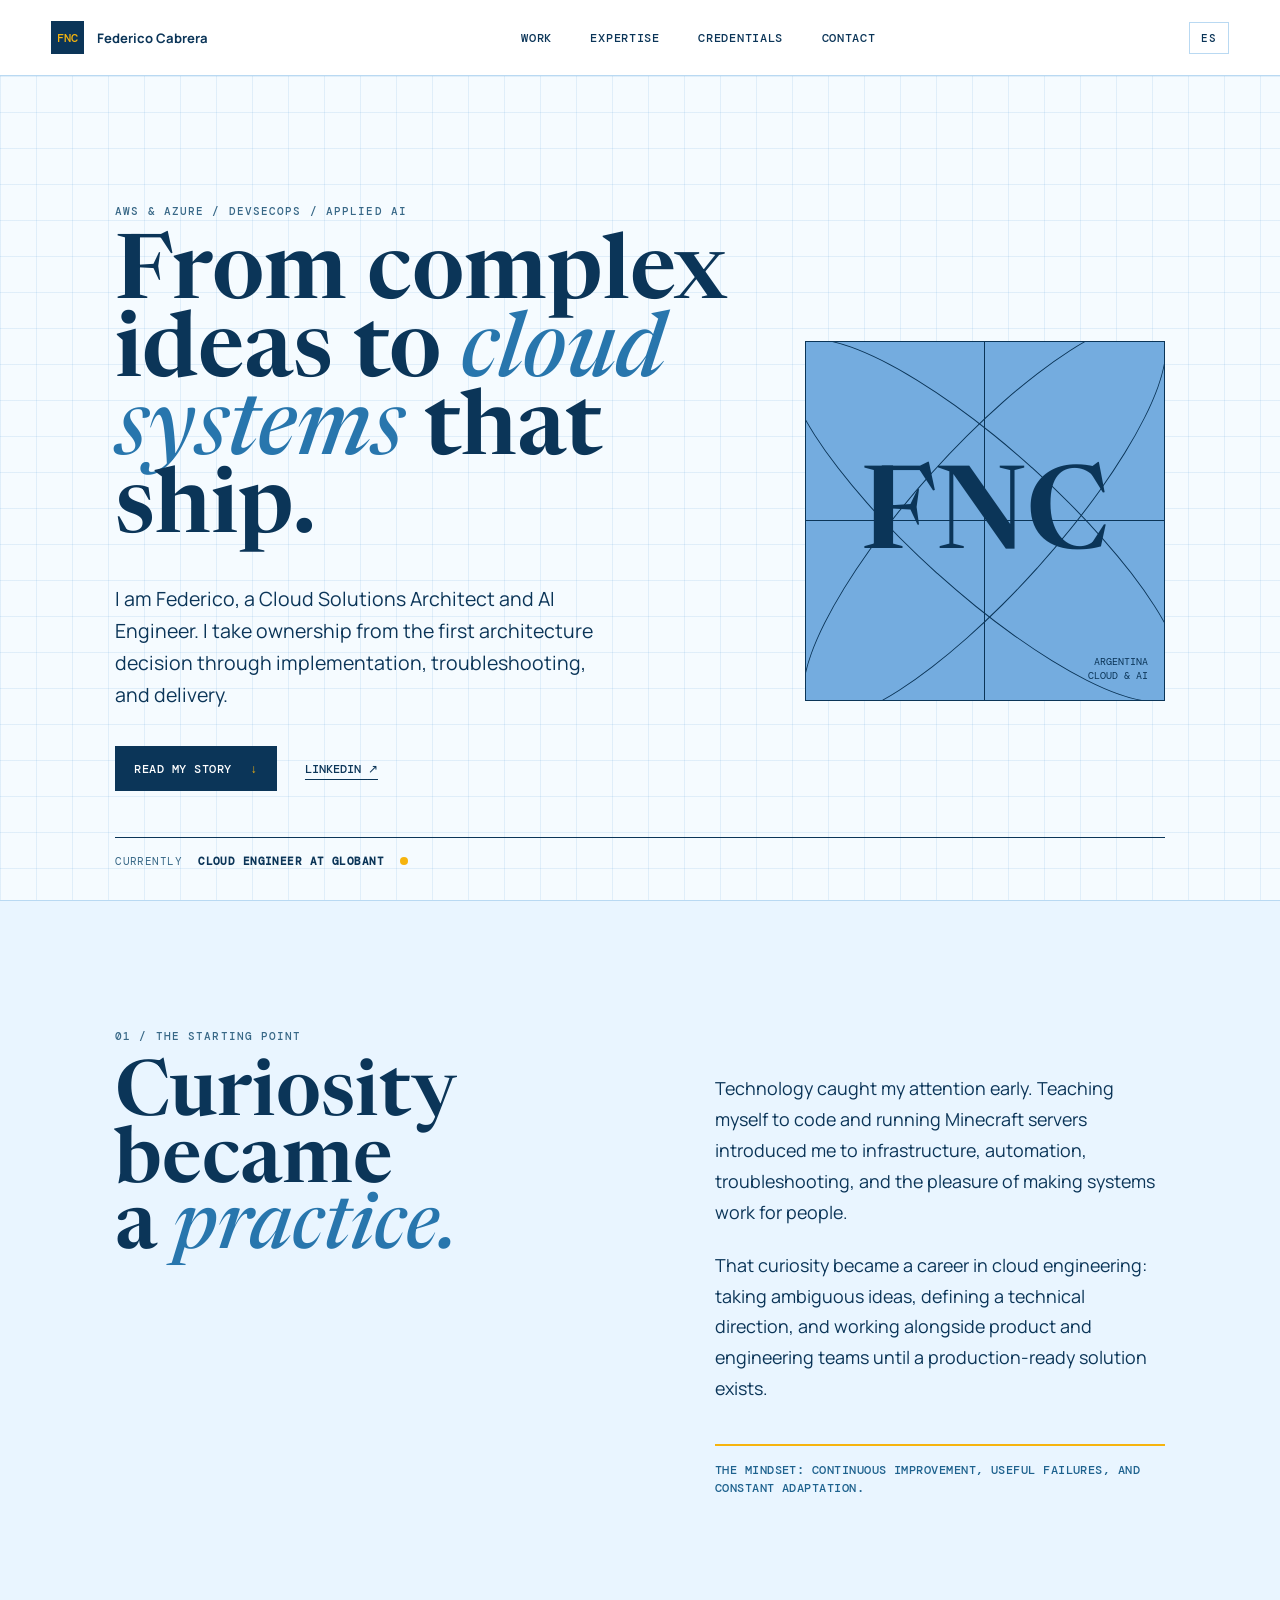
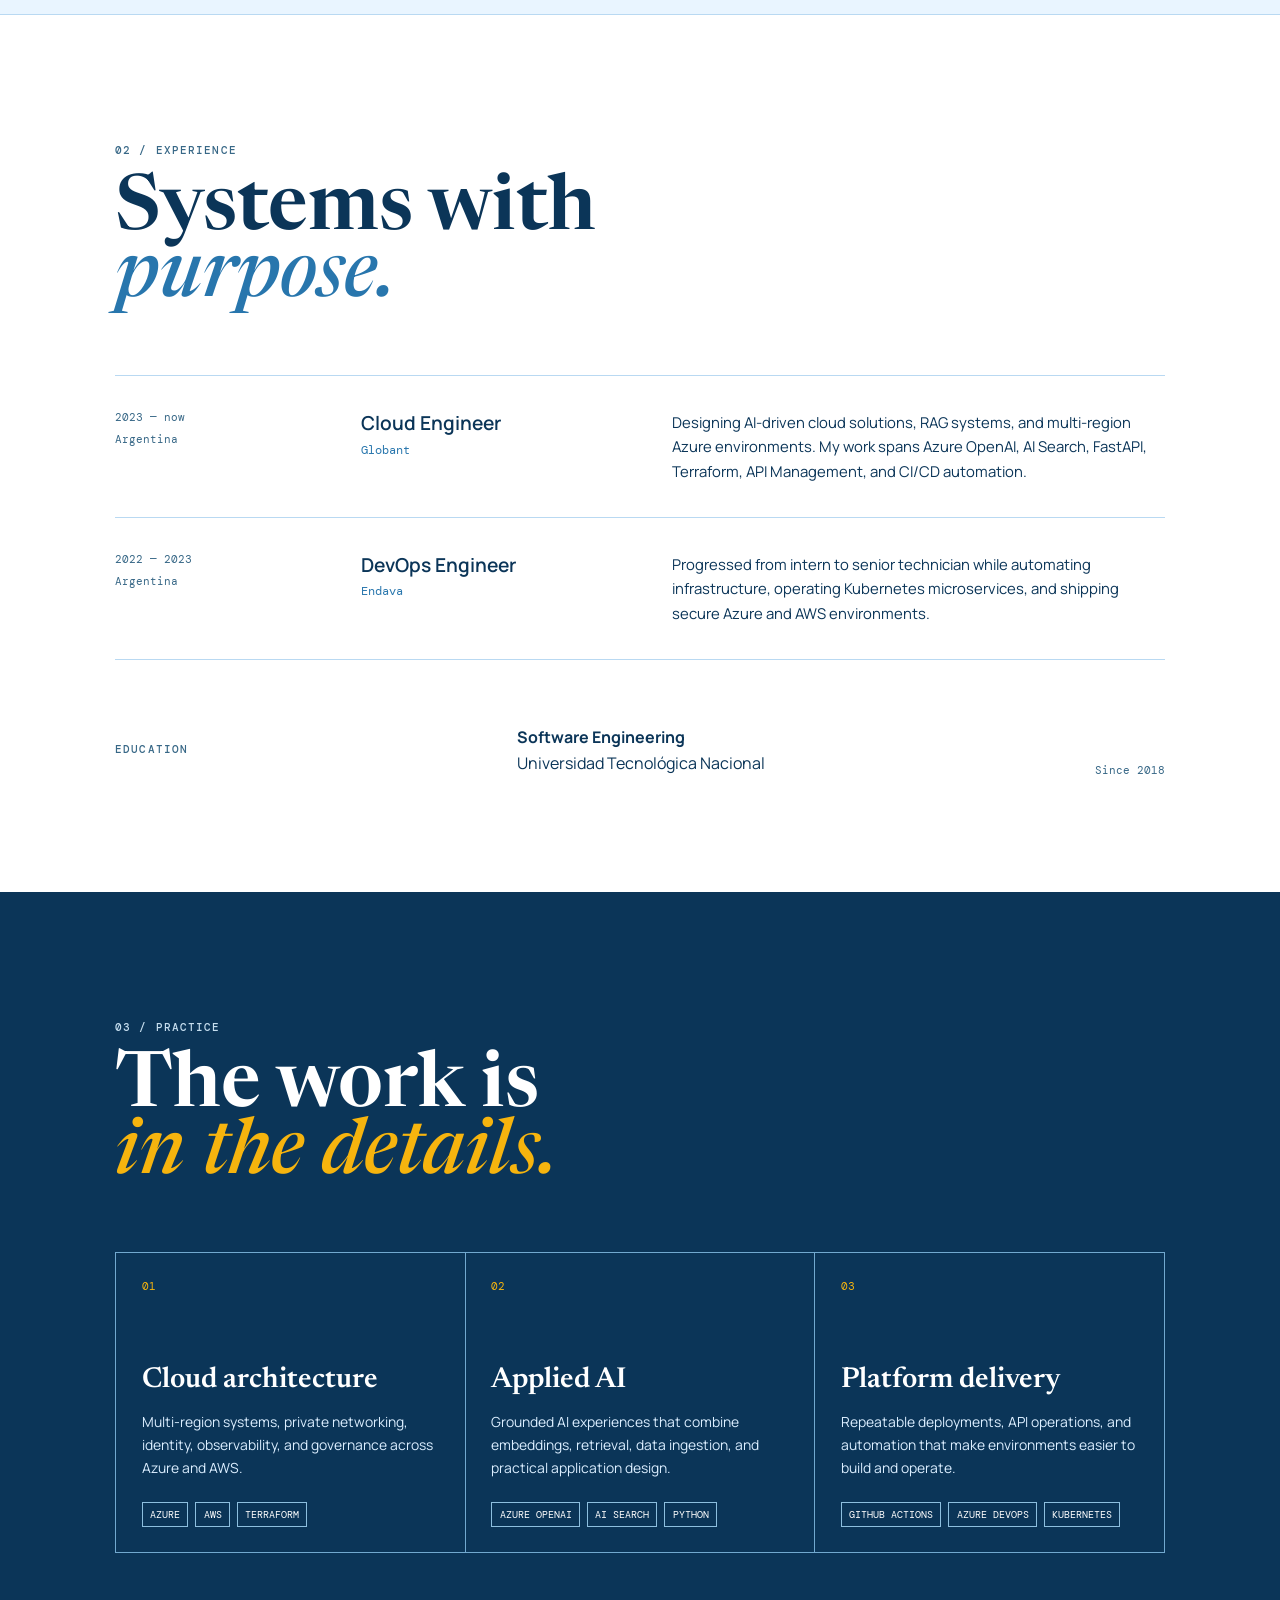
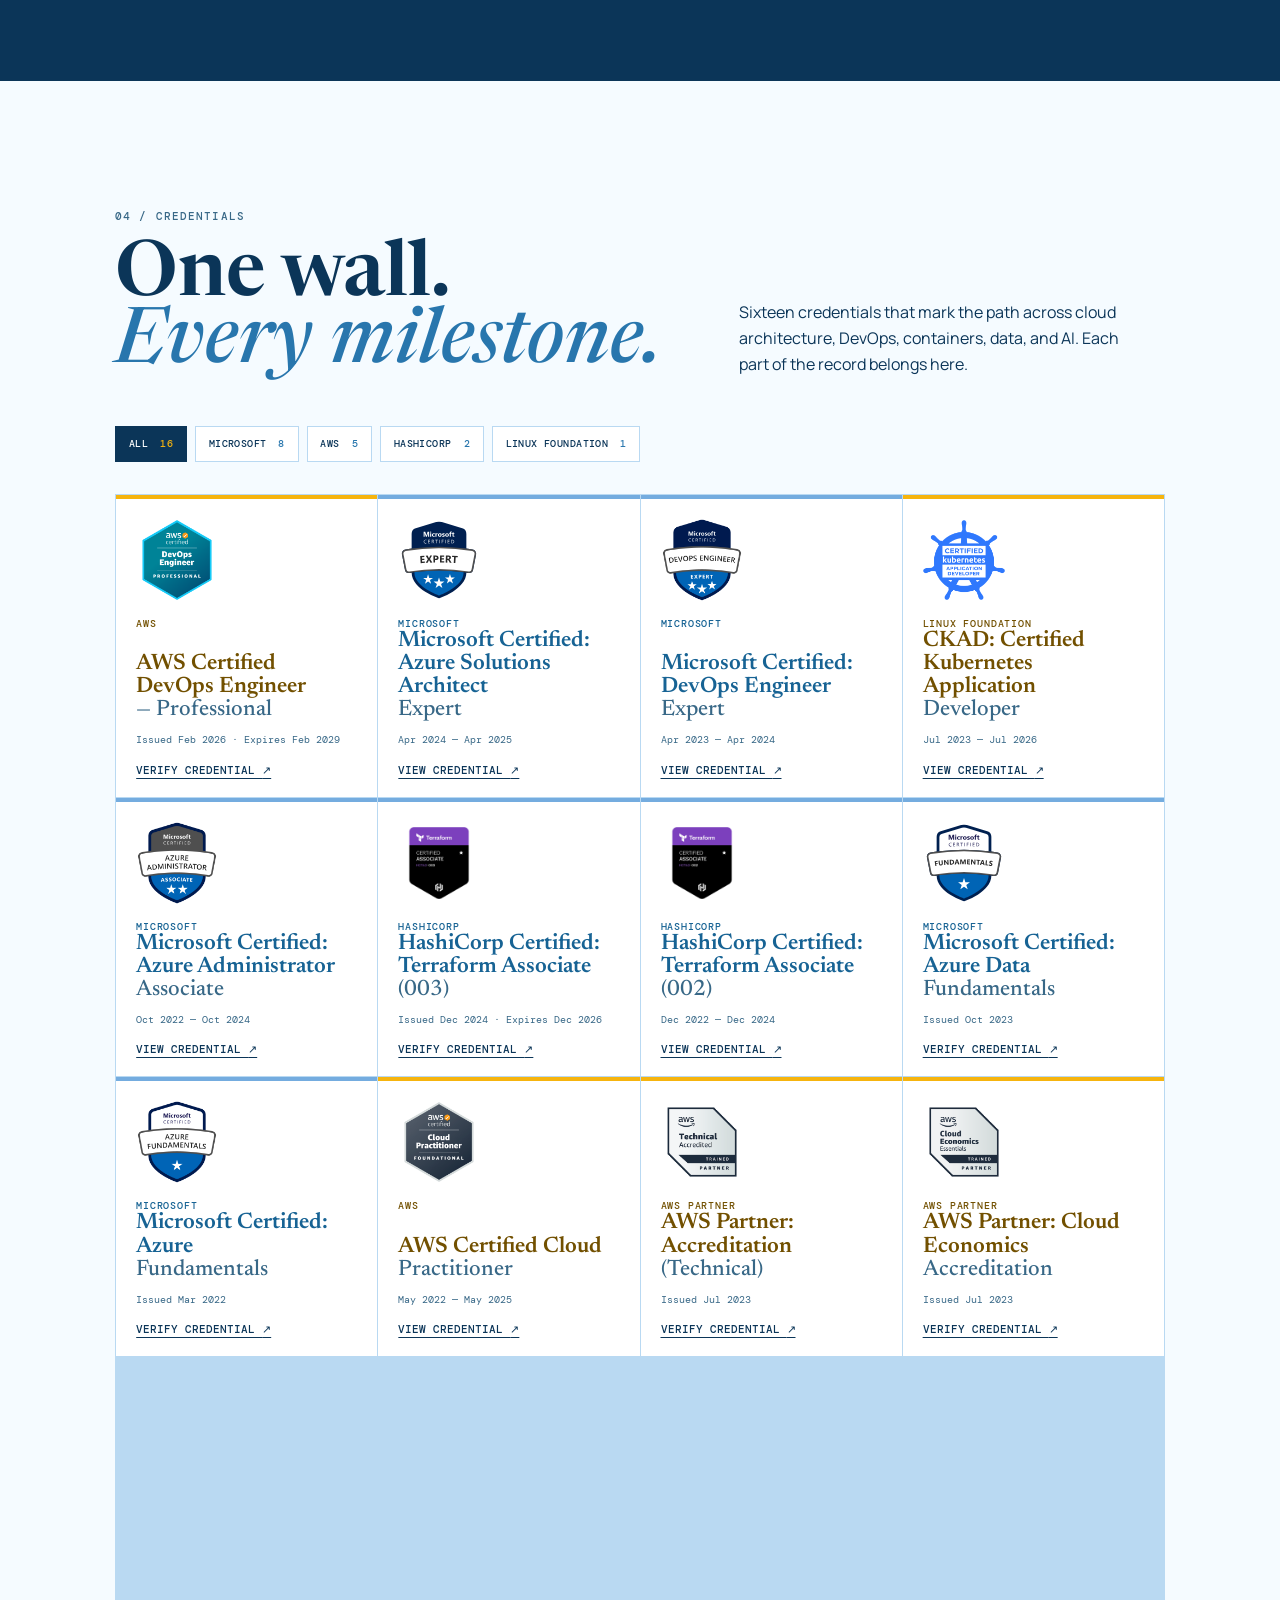
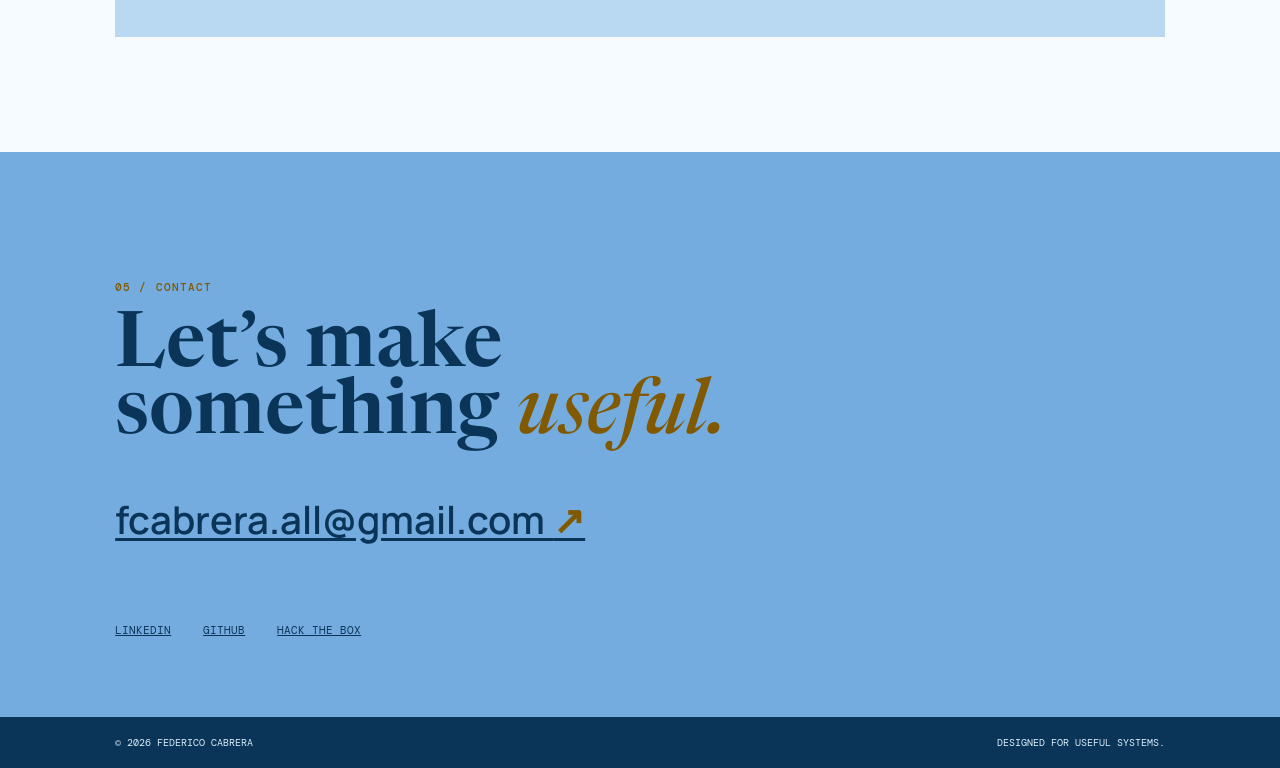
==== index.html @ bd58d9ca "Fix vendor tab order in credentials section; ensure AWS tab is correctly positioned" ====
<!doctype html>
<html lang="en" translate="no">
<head>
  <meta charset="UTF-8" />
  <meta name="viewport" content="width=device-width, initial-scale=1.0" />
  <meta name="description" content="Federico Nicolas Cabrera - Cloud Solutions Architect, DevSecOps and AI Engineer." />
  <meta name="google" content="notranslate" />
  <meta name="theme-color" content="#75aadb" />
  <title>Federico Cabrera | Cloud Solutions Architect</title>
  <link rel="preconnect" href="https://fonts.googleapis.com" />
  <link rel="preconnect" href="https://fonts.gstatic.com" crossorigin />
  <link href="https://fonts.googleapis.com/css2?family=DM+Mono:wght@400;500&family=Manrope:wght@400;500;600;700;800&family=Newsreader:opsz,wght@6..72,500;6..72,600&display=swap" rel="stylesheet" />
  <link rel="stylesheet" href="styles.css" />
</head>
<body>
  <a class="skip-link" href="#main">Skip to content</a>
  <header class="site-header">
    <a class="wordmark" href="#top" aria-label="Federico Cabrera, home"><span>FNC</span><strong>Federico Cabrera</strong></a>
    <nav id="site-nav" class="site-nav" aria-label="Main navigation"><a href="#work" data-i18n="nav-work">Work</a><a href="#expertise" data-i18n="nav-expertise">Expertise</a><a href="#credentials" data-i18n="nav-credentials">Credentials</a><a href="#contact" data-i18n="nav-contact">Contact</a></nav>
    <div class="header-actions"><button class="language-toggle" type="button" aria-label="Cambiar a espanol">ES</button><button class="menu-button" type="button" aria-expanded="false" aria-controls="site-nav"><span></span><span></span><span></span><span class="sr-only">Open navigation</span></button></div>
  </header>
  <main id="main">
    <section id="top" class="hero section">
      <div class="hero-copy reveal"><p class="eyebrow" translate="no">AWS &amp; Azure / DevSecOps / Applied AI</p><h1 data-i18n-html="hero-title">From complex<br />ideas to <em>cloud<br />systems</em> that ship.</h1><p class="hero-summary" data-i18n="hero-summary">I am Federico, a Cloud Solutions Architect and AI Engineer. I take ownership from the first architecture decision through implementation, troubleshooting, and delivery.</p><div class="hero-actions"><a class="button button-primary" href="#story" data-i18n-html="hero-action">Read my story <span aria-hidden="true">↓</span></a><a class="text-link" href="https://www.linkedin.com/in/federicocabreraf" target="_blank" rel="noreferrer" translate="no">LinkedIn <span aria-hidden="true">↗</span></a></div></div>
      <div class="hero-mark reveal" aria-label="Federico Cabrera monogram"><div class="orbit orbit-one"></div><div class="orbit orbit-two"></div><div class="cross cross-one"></div><div class="cross cross-two"></div><span>FNC</span><small>Argentina<br />Cloud &amp; AI</small></div>
      <div class="hero-footnote"><span data-i18n="current-label">Currently</span><strong data-i18n="current-role">Cloud Engineer at Globant</strong><span class="status-dot" aria-hidden="true"></span></div>
    </section>
    <section id="story" class="section story-section">
      <p class="eyebrow reveal" data-i18n="story-eyebrow">01 / The starting point</p>
      <div class="story-layout"><h2 class="reveal" data-i18n-html="story-title">Curiosity became<br />a <em>practice.</em></h2><div class="story-copy reveal"><p data-i18n="story-one">Technology caught my attention early. Teaching myself to code and running Minecraft servers introduced me to infrastructure, automation, troubleshooting, and the pleasure of making systems work for people.</p><p data-i18n="story-two">That curiosity became a career in cloud engineering: taking ambiguous ideas, defining a technical direction, and working alongside product and engineering teams until a production-ready solution exists.</p><span class="story-note" data-i18n="story-note">The mindset: continuous improvement, useful failures, and constant adaptation.</span></div></div>
    </section>
    <section id="work" class="section work-section">
      <div class="section-intro reveal"><p class="eyebrow" data-i18n="experience-eyebrow">02 / Experience</p><h2 data-i18n-html="experience-title">Systems with<br /><em>purpose.</em></h2></div>
      <div class="experience-list">
        <article class="experience reveal"><div class="experience-meta"><span data-i18n="globant-date">2023 — now</span><span>Argentina</span></div><div><h3 data-i18n="cloud-engineer">Cloud Engineer</h3><p class="company" translate="no">Globant</p></div><p data-i18n="globant-description">Designing AI-driven cloud solutions, RAG systems, and multi-region Azure environments. My work spans Azure OpenAI, AI Search, FastAPI, Terraform, API Management, and CI/CD automation.</p></article>
        <article class="experience reveal"><div class="experience-meta"><span>2022 — 2023</span><span>Argentina</span></div><div><h3 translate="no">DevOps Engineer</h3><p class="company" translate="no">Endava</p></div><p data-i18n="endava-description">Progressed from intern to senior technician while automating infrastructure, operating Kubernetes microservices, and shipping secure Azure and AWS environments.</p></article>
      </div>
      <div class="education reveal"><span class="eyebrow" data-i18n="education-label">Education</span><p><strong data-i18n="education-degree">Software Engineering</strong><br /><span translate="no">Universidad Tecnológica Nacional</span></p><span data-i18n="education-date">Since 2018</span></div>
    </section>
    <section id="expertise" class="section expertise-section">
      <div class="section-intro light reveal"><p class="eyebrow" data-i18n="practice-eyebrow">03 / Practice</p><h2 data-i18n-html="practice-title">The work is<br /><em>in the details.</em></h2></div>
      <div class="expertise-grid">
        <article class="expertise-card reveal"><span>01</span><h3 data-i18n="architecture-title">Cloud architecture</h3><p data-i18n="architecture-description">Multi-region systems, private networking, identity, observability, and governance across Azure and AWS.</p><ul translate="no"><li>Azure</li><li>AWS</li><li>Terraform</li></ul></article>
        <article class="expertise-card reveal"><span>02</span><h3 data-i18n="ai-title">Applied AI</h3><p data-i18n="ai-description">Grounded AI experiences that combine embeddings, retrieval, data ingestion, and practical application design.</p><ul translate="no"><li>Azure OpenAI</li><li>AI Search</li><li>Python</li></ul></article>
        <article class="expertise-card reveal"><span>03</span><h3 data-i18n="delivery-title">Platform delivery</h3><p data-i18n="delivery-description">Repeatable deployments, API operations, and automation that make environments easier to build and operate.</p><ul translate="no"><li>GitHub Actions</li><li>Azure DevOps</li><li>Kubernetes</li></ul></article>
      </div>
    </section>
    <section id="credentials" class="section credentials-section">
      <div class="credentials-heading reveal"><div><p class="eyebrow" data-i18n="credentials-eyebrow">04 / Credentials</p><h2 data-i18n-html="credentials-title">One wall.<br /><em>Every milestone.</em></h2></div><p data-i18n="credentials-description">Sixteen credentials that mark the path across cloud architecture, DevOps, containers, data, and AI. Each part of the record belongs here.</p></div>
      <div class="vendor-tabs reveal" role="tablist" aria-label="Filter credentials by vendor">
        <button class="vendor-tab is-active" role="tab" type="button" aria-selected="true" data-vendor="all">All <span>16</span></button>
        <button class="vendor-tab" role="tab" type="button" aria-selected="false" data-vendor="microsoft">Microsoft <span>8</span></button>
        <button class="vendor-tab" role="tab" type="button" aria-selected="false" data-vendor="aws">AWS <span>5</span></button>
        <button class="vendor-tab" role="tab" type="button" aria-selected="false" data-vendor="hashicorp">HashiCorp <span>2</span></button>
        <button class="vendor-tab" role="tab" type="button" aria-selected="false" data-vendor="linux">Linux Foundation <span>1</span></button>
      </div>
      <div class="credentials-panel"><div class="credential-grid credential-wall" translate="no">
        <article class="credential-card aws reveal"><img class="credential-badge" src="assets/img/aws-certified-devops-engineer-professional.png" alt="AWS Certified DevOps Engineer Professional badge" /><div class="issuer">AWS</div><h3>AWS Certified DevOps Engineer <span>— Professional</span></h3><p>Issued Feb 2026 · Expires Feb 2029</p><a href="https://www.credly.com/badges/be7c0175-219f-4e35-a6fc-afe1f872b478" target="_blank" rel="noreferrer">Verify credential <span>↗</span></a></article>
        <article class="credential-card microsoft reveal"><img class="credential-badge" src="assets/img/microsoft-certified-expert-badge.svg" alt="Microsoft Certified Expert badge" /><div class="issuer">Microsoft</div><h3>Microsoft Certified: Azure Solutions Architect <span>Expert</span></h3><p>Apr 2024 — Apr 2025</p><a href="https://learn.microsoft.com/api/credentials/share/en-us/federicocabreraf/E580630AC17DBA4E" target="_blank" rel="noreferrer">View credential <span>↗</span></a></article>
        <article class="credential-card microsoft reveal"><img class="credential-badge" src="assets/img/microsoft-certified-devops-engineer-expert.png" alt="Microsoft Certified DevOps Engineer Expert badge" /><div class="issuer">Microsoft</div><h3>Microsoft Certified: DevOps Engineer <span>Expert</span></h3><p>Apr 2023 — Apr 2024</p><a href="https://learn.microsoft.com/api/credentials/share/en-us/federicocabreraf/B401166B10857606" target="_blank" rel="noreferrer">View credential <span>↗</span></a></article>
        <article class="credential-card linux reveal"><img class="credential-badge" src="assets/img/ckad-certified-kubernetes-application-developer.png" alt="Certified Kubernetes Application Developer badge" /><div class="issuer">Linux Foundation</div><h3>CKAD: Certified Kubernetes Application <span>Developer</span></h3><p>Jul 2023 — Jul 2026</p><a href="https://www.credly.com/badges/282490aa-5cc9-40c0-bbc4-cff7f6b4af63" target="_blank" rel="noreferrer">View credential <span>↗</span></a></article>
        <article class="credential-card microsoft reveal"><img class="credential-badge" src="assets/img/microsoft-certified-azure-administrator-associate.2.png" alt="Microsoft Certified Azure Administrator Associate badge" /><div class="issuer">Microsoft</div><h3>Microsoft Certified: Azure Administrator <span>Associate</span></h3><p>Oct 2022 — Oct 2024</p><a href="https://learn.microsoft.com/api/credentials/share/en-us/federicocabreraf/99E4C0EA208471CF" target="_blank" rel="noreferrer">View credential <span>↗</span></a></article>
        <article class="credential-card hashicorp reveal"><img class="credential-badge" src="assets/img/hashicorp-certified-terraform-associate-003.png" alt="HashiCorp Certified Terraform Associate 003 badge" /><div class="issuer">HashiCorp</div><h3>HashiCorp Certified: Terraform Associate <span>(003)</span></h3><p>Issued Dec 2024 · Expires Dec 2026</p><a href="https://www.credly.com/badges/fc9d14f9-63cc-420a-a580-15137783c2d2" target="_blank" rel="noreferrer">Verify credential <span>↗</span></a></article>
        <article class="credential-card hashicorp reveal"><img class="credential-badge" src="assets/img/hashicorp-certified-terraform-associate-002.png" alt="HashiCorp Certified Terraform Associate 002 badge" /><div class="issuer">HashiCorp</div><h3>HashiCorp Certified: Terraform Associate <span>(002)</span></h3><p>Dec 2022 — Dec 2024</p><a href="https://www.credly.com/badges/82bbb913-c815-474f-8e63-0e61a8b42e2a" target="_blank" rel="noreferrer">View credential <span>↗</span></a></article>
        <article class="credential-card microsoft reveal"><img class="credential-badge" src="assets/img/microsoft-certified-fundamentals-badge.svg" alt="Microsoft Certified Fundamentals badge" /><div class="issuer">Microsoft</div><h3>Microsoft Certified: Azure Data <span>Fundamentals</span></h3><p>Issued Oct 2023</p><a href="https://learn.microsoft.com/api/credentials/share/en-us/federicocabreraf/3B9A550FF75DE6AD" target="_blank" rel="noreferrer">Verify credential <span>↗</span></a></article>
        <article class="credential-card microsoft reveal"><img class="credential-badge" src="assets/img/microsoft-certified-azure-fundamentals.png" alt="Microsoft Certified Azure Fundamentals badge" /><div class="issuer">Microsoft</div><h3>Microsoft Certified: Azure <span>Fundamentals</span></h3><p>Issued Mar 2022</p><a href="https://learn.microsoft.com/api/credentials/share/en-us/federicocabreraf/42359D6861AB2B3A" target="_blank" rel="noreferrer">Verify credential <span>↗</span></a></article>
        <article class="credential-card aws reveal"><img class="credential-badge" src="assets/img/aws-certified-cloud-practitioner.png" alt="AWS Certified Cloud Practitioner badge" /><div class="issuer">AWS</div><h3>AWS Certified Cloud <span>Practitioner</span></h3><p>May 2022 — May 2025</p><a href="https://www.credly.com/badges/89032aba-d8a2-4922-8a2f-27f70f1328ff" target="_blank" rel="noreferrer">View credential <span>↗</span></a></article>
        <article class="credential-card aws reveal"><img class="credential-badge" src="assets/img/aws-partner-technical-accredited-training-badge.png" alt="AWS Partner Technical Accredited badge" /><div class="issuer">AWS Partner</div><h3>AWS Partner: Accreditation <span>(Technical)</span></h3><p>Issued Jul 2023</p><a href="https://www.credly.com/badges/dd090c1d-c607-405f-8d12-597ba7298c5e" target="_blank" rel="noreferrer">Verify credential <span>↗</span></a></article>
        <article class="credential-card aws reveal"><img class="credential-badge" src="assets/img/aws-partner-cloud-economics-essentials-training-bad.png" alt="AWS Partner Cloud Economics Essentials badge" /><div class="issuer">AWS Partner</div><h3>AWS Partner: Cloud Economics <span>Accreditation</span></h3><p>Issued Jul 2023</p><a href="https://www.credly.com/badges/50ee21f9-d298-4bb2-9f6e-03333f636ac1" target="_blank" rel="noreferrer">Verify credential <span>↗</span></a></article>
        <article class="credential-card aws reveal"><img class="credential-badge" src="assets/img/aws-partner-sales-accredited-training-badge.png" alt="AWS Partner Sales Accredited badge" /><div class="issuer">AWS Partner</div><h3>AWS Partner: Sales Accreditation <span>(Business)</span></h3><p>Issued Jul 2023</p><a href="https://www.credly.com/badges/de442de4-24ae-490d-b574-453209aa1629" target="_blank" rel="noreferrer">Verify credential <span>↗</span></a></article>
        <article class="credential-card openhack reveal"><img class="credential-badge" src="assets/img/openhack-containers.png" alt="Microsoft OpenHack Containers badge" /><div class="issuer">Microsoft OpenHack</div><h3>OpenHack: <span>Containers</span></h3><p>Issued May 2023</p><a href="https://www.credly.com/badges/e3b8ba7c-8638-463f-8133-d27df0cad180" target="_blank" rel="noreferrer">Verify credential <span>↗</span></a></article>
        <article class="credential-card microsoft reveal"><img class="credential-badge" src="assets/img/microsoft-learn-ai-skills-challenge-november-2024-badge.png" alt="Microsoft Learn AI Skills Challenge November 2024 badge" /><div class="issuer">Microsoft Learn</div><h3>Microsoft Learn AI Skills Challenge <span>November 2024</span></h3><p>Issued Nov 2024</p><a href="https://learn.microsoft.com/api/achievements/share/en-us/federicocabreraf/QTU47TME?sharingId=3353253A0C0176D7" target="_blank" rel="noreferrer">View achievement <span>↗</span></a></article>
        <article class="credential-card microsoft reveal"><img class="credential-badge" src="assets/img/microsoft-learn-challenge-build-2024-badge.png" alt="Microsoft Learn Challenge at Build 2024 badge" /><div class="issuer">Microsoft Learn</div><h3>Microsoft Learn Cloud Skills Challenge <span>at Build 2024</span></h3><p>Issued Jun 2024</p><a href="https://learn.microsoft.com/api/achievements/share/en-us/federicocabreraf/UXDWTHE3?sharingId=3353253A0C0176D7" target="_blank" rel="noreferrer">View achievement <span>↗</span></a></article>
      </div></div>
    </section>
    <section id="contact" class="section contact-section"><p class="eyebrow" data-i18n="contact-eyebrow">05 / Contact</p><h2 data-i18n-html="contact-title">Let&rsquo;s make<br />something <em>useful.</em></h2><a class="contact-email" href="mailto:fcabrera.all@gmail.com">fcabrera.all@gmail.com <span>↗</span></a><div class="contact-links" translate="no"><a href="https://www.linkedin.com/in/federicocabreraf" target="_blank" rel="noreferrer">LinkedIn</a><a href="https://github.com/19fn" target="_blank" rel="noreferrer">GitHub</a><a href="https://app.hackthebox.com/profile/603232" target="_blank" rel="noreferrer">Hack The Box</a></div></section>
  </main>
  <footer><span>© <span id="year"></span> Federico Cabrera</span><span>Designed for useful systems.</span></footer>
  <script src="app.js"></script>
</body>
</html>
---- styles.css ----
:root {
  --blue: #74acdf;
  --blue-pale: #f5fbff;
  --blue-soft: #e9f5ff;
  --blue-line: #b9d9f2;
  --blue-dark: #0b3558;
  --blue-mid: #2876ad;
  --gold: #f6b40e;
  --gold-dark: #725000;
  --muted: #386887;
  --white: #ffffff;
  --serif: "Newsreader", Georgia, serif;
  --sans: "Manrope", sans-serif;
  --mono: "DM Mono", monospace;
}

* {
  box-sizing: border-box;
}

html {
  scroll-behavior: smooth;
}

body {
  margin: 0;
  background: var(--white);
  color: var(--blue-dark);
  font-family: var(--sans);
}

a {
  color: inherit;
}

.sr-only {
  position: absolute;
  width: 1px;
  height: 1px;
  overflow: hidden;
  clip: rect(0, 0, 0, 0);
  white-space: nowrap;
}

.skip-link {
  position: fixed;
  z-index: 20;
  top: -4rem;
  left: 1rem;
  padding: 0.8rem 1rem;
  background: var(--gold);
}

.skip-link:focus {
  top: 1rem;
}

.site-header {
  position: relative;
  z-index: 10;
  display: flex;
  align-items: center;
  justify-content: space-between;
  height: 76px;
  padding: 0 clamp(1.25rem, 4vw, 4.5rem);
  border-bottom: 1px solid var(--blue-line);
  background: var(--white);
}

.wordmark {
  display: flex;
  align-items: center;
  gap: 0.8rem;
  font-size: 0.82rem;
  text-decoration: none;
}

.wordmark span {
  display: grid;
  place-items: center;
  width: 33px;
  height: 33px;
  background: var(--blue-dark);
  color: var(--gold);
  font: 500 0.75rem var(--mono);
}

.wordmark strong {
  font-weight: 700;
}

.site-nav {
  display: flex;
  gap: clamp(1rem, 3vw, 2.5rem);
}

.header-actions {
  display: flex;
  align-items: center;
  gap: 0.55rem;
}

.language-toggle {
  min-width: 2.5rem;
  min-height: 2rem;
  padding: 0.25rem 0.45rem;
  border: 1px solid var(--blue-line);
  background: var(--white);
  color: var(--blue-dark);
  cursor: pointer;
  font: 500 0.68rem var(--mono);
  letter-spacing: 0.05em;
}

.language-toggle:hover,
.language-toggle:focus-visible {
  border-color: var(--blue-dark);
  outline: 0;
}

.site-nav a {
  font: 500 0.75rem var(--mono);
  letter-spacing: 0.06em;
  text-decoration: none;
  text-transform: uppercase;
}

.site-nav a:hover,
.text-link:hover,
.contact-links a:hover {
  color: #236a9d;
}

.menu-button {
  display: none;
  padding: 0.5rem;
  border: 0;
  background: none;
}

.menu-button span:not(.sr-only) {
  display: block;
  width: 23px;
  height: 2px;
  margin: 4px;
  background: var(--blue-dark);
}

.section {
  padding-right: clamp(1.25rem, 9vw, 10rem);
  padding-left: clamp(1.25rem, 9vw, 10rem);
}

.eyebrow {
  margin: 0 0 1.3rem;
  color: var(--muted);
  font: 500 0.69rem var(--mono);
  letter-spacing: 0.1em;
  text-transform: uppercase;
}

h2,
.hero h1 {
  margin: 0;
  font: 600 clamp(3.5rem, 7vw, 7rem) / 0.87 var(--serif);
  letter-spacing: 0;
  text-wrap: balance;
}

h2 em,
.hero h1 em {
  color: var(--blue-mid);
  font-weight: 500;
}

.hero {
  position: relative;
  display: grid;
  grid-template-columns: 1.3fr 0.7fr;
  grid-template-rows: 1fr auto;
  min-height: calc(100vh - 76px);
  padding-top: clamp(4rem, 10vw, 9rem);
  padding-bottom: 2rem;
  overflow: hidden;
  background-color: var(--blue-pale);
  background-image:
    linear-gradient(rgba(116, 172, 223, 0.17) 1px, transparent 1px),
    linear-gradient(90deg, rgba(116, 172, 223, 0.17) 1px, transparent 1px);
  background-size: 36px 36px;
}

.hero-summary {
  max-width: 480px;
  margin: 2rem 0 2.2rem;
  font-size: clamp(1rem, 1.7vw, 1.22rem);
  line-height: 1.65;
}

.hero-actions {
  display: flex;
  align-items: center;
  gap: 1.75rem;
}

.button {
  padding: 0.9rem 1.2rem;
  font: 500 0.74rem var(--mono);
  letter-spacing: 0.04em;
  text-decoration: none;
  text-transform: uppercase;
}

.button-primary {
  background: var(--blue-dark);
  color: var(--white);
}

.button-primary span {
  margin-left: 0.7rem;
  color: var(--gold);
}

.text-link {
  font: 500 0.75rem var(--mono);
  text-decoration-thickness: 1px;
  text-underline-offset: 0.35rem;
  text-transform: uppercase;
}

.hero-mark {
  position: relative;
  display: grid;
  place-items: center;
  align-self: center;
  justify-self: end;
  width: min(30vw, 360px);
  aspect-ratio: 1;
  overflow: hidden;
  border: 1px solid var(--blue-dark);
  background: var(--blue);
}

.hero-mark > span {
  position: relative;
  z-index: 1;
  font: 600 clamp(4rem, 9vw, 9rem) var(--serif);
}

.hero-mark small {
  position: absolute;
  right: 1rem;
  bottom: 1rem;
  font: 0.62rem / 1.45 var(--mono);
  text-align: right;
  text-transform: uppercase;
}

.orbit {
  position: absolute;
  border: 1px solid var(--blue-dark);
  border-radius: 50%;
}

.orbit-one {
  width: 145%;
  height: 40%;
  transform: rotate(42deg);
}

.orbit-two {
  width: 40%;
  height: 145%;
  transform: rotate(42deg);
}

.cross {
  position: absolute;
  background: var(--blue-dark);
}

.cross-one {
  width: 100%;
  height: 1px;
}

.cross-two {
  width: 1px;
  height: 100%;
}

.hero-footnote {
  display: flex;
  grid-column: 1 / -1;
  align-items: center;
  gap: 1rem;
  padding-top: 1rem;
  border-top: 1px solid var(--blue-dark);
  font: 0.68rem var(--mono);
  letter-spacing: 0.04em;
  text-transform: uppercase;
}

.hero-footnote span:first-child {
  color: var(--muted);
}

.status-dot {
  width: 8px;
  height: 8px;
  border-radius: 50%;
  background: var(--gold);
}

.story-section {
  padding-top: clamp(5rem, 10vw, 9rem);
  padding-bottom: clamp(5rem, 9vw, 8rem);
  border-top: 1px solid var(--blue-line);
  border-bottom: 1px solid var(--blue-line);
  background: var(--blue-soft);
}

.story-layout {
  display: grid;
  grid-template-columns: 1.05fr 0.95fr;
  align-items: start;
  gap: clamp(2.5rem, 8vw, 9rem);
}

.story-layout h2 {
  font-size: clamp(3rem, 6vw, 6rem);
  text-wrap: balance;
}

.story-copy {
  max-width: 35rem;
  padding-top: 0.6rem;
}

.story-copy p {
  margin: 0 0 1.4rem;
  font-size: clamp(1rem, 1.4vw, 1.14rem);
  line-height: 1.72;
}

.story-note {
  display: block;
  margin-top: 2.5rem;
  padding-top: 1rem;
  border-top: 2px solid var(--gold);
  color: #1e628e;
  font: 500 0.72rem / 1.6 var(--mono);
  letter-spacing: 0.04em;
  text-transform: uppercase;
}

.work-section {
  padding-top: clamp(5rem, 10vw, 9rem);
  padding-bottom: clamp(5rem, 9vw, 8rem);
}

.section-intro {
  margin-bottom: 4rem;
}

.section-intro h2,
.credentials-heading h2,
.contact-section h2 {
  font-size: clamp(3rem, 6vw, 6rem);
  text-wrap: balance;
}

.experience-list {
  border-top: 1px solid var(--blue-line);
}

.experience {
  display: grid;
  grid-template-columns: 0.65fr 0.85fr 1.5fr;
  gap: 2rem;
  padding: 2.1rem 0;
  border-bottom: 1px solid var(--blue-line);
}

.experience-meta {
  display: flex;
  flex-direction: column;
  gap: 0.5rem;
  color: var(--muted);
  font: 0.67rem var(--mono);
}

.experience h3 {
  margin: 0 0 0.35rem;
  font: 600 1.2rem var(--sans);
}

.company {
  margin: 0;
  color: var(--blue-mid);
  font: 0.78rem var(--mono);
}

.experience > p {
  max-width: 520px;
  margin: 0;
  font-size: 0.93rem;
  line-height: 1.65;
}

.education {
  display: flex;
  align-items: end;
  justify-content: space-between;
  gap: 2rem;
  margin-top: 4rem;
}

.education > p {
  margin: 0;
  line-height: 1.65;
}

.education > span:last-child {
  color: var(--muted);
  font: 0.68rem var(--mono);
}

.expertise-section {
  padding-top: clamp(5rem, 10vw, 9rem);
  padding-bottom: clamp(5rem, 10vw, 9rem);
  background: var(--blue-dark);
  color: var(--white);
}

.light .eyebrow {
  color: #c6deef;
}

.light h2 em,
.expertise-card > span {
  color: var(--gold);
}

.expertise-grid {
  display: grid;
  grid-template-columns: repeat(3, 1fr);
  border-top: 1px solid #72a9cf;
  border-left: 1px solid #72a9cf;
}

.expertise-card {
  display: flex;
  flex-direction: column;
  min-height: 300px;
  padding: 1.6rem;
  border-right: 1px solid #72a9cf;
  border-bottom: 1px solid #72a9cf;
}

.expertise-card > span {
  font: 0.7rem var(--mono);
}

.expertise-card h3 {
  margin: auto 0 1rem;
  font: 600 1.8rem var(--serif);
}

.expertise-card p {
  margin: 0 0 1.4rem;
  color: #dbeeff;
  font-size: 0.87rem;
  line-height: 1.65;
}

.expertise-card ul {
  display: flex;
  flex-wrap: wrap;
  gap: 0.45rem;
  margin: 0;
  padding: 0;
  list-style: none;
}

.expertise-card li {
  padding: 0.3rem 0.45rem;
  border: 1px solid #8dbfdf;
  font: 0.61rem var(--mono);
  text-transform: uppercase;
}

.credentials-section {
  padding-top: clamp(5rem, 10vw, 9rem);
  padding-bottom: clamp(5rem, 9vw, 8rem);
  background: var(--blue-pale);
}

.credentials-heading {
  display: grid;
  grid-template-columns: 1.15fr 0.85fr;
  gap: 3rem;
  margin-bottom: 3rem;
}

.credentials-heading > p {
  align-self: end;
  max-width: 380px;
  margin: 0;
  line-height: 1.65;
}

.vendor-tabs {
  display: flex;
  flex-wrap: wrap;
  gap: 0.5rem;
  margin: 0 0 2rem;
}

.vendor-tab {
  padding: 0.65rem 0.8rem;
  border: 1px solid var(--blue-line);
  background: var(--white);
  color: var(--blue-dark);
  cursor: pointer;
  font: 500 0.65rem var(--mono);
  letter-spacing: 0.04em;
  text-transform: uppercase;
}

.vendor-tab:hover {
  border-color: var(--blue);
}

.vendor-tab.is-active {
  border-color: var(--blue-dark);
  background: var(--blue-dark);
  color: var(--white);
}

.vendor-tab span {
  margin-left: 0.35rem;
  color: var(--blue-mid);
}

.vendor-tab.is-active span {
  color: var(--gold);
}

.credential-grid {
  display: grid;
  grid-template-columns: repeat(4, 1fr);
  gap: 1px;
  border: 1px solid var(--blue-line);
  background: var(--blue-line);
}

.credential-card {
  position: relative;
  display: flex;
  flex-direction: column;
  min-height: 260px;
  padding: 1.25rem;
  overflow: hidden;
  border-top: 4px solid var(--blue);
  background: var(--white);
  color: #176394;
}

.credential-card[hidden] {
  display: none;
}

.credential-card::after {
  display: none;
}

.credential-card.aws,
.credential-card.linux {
  border-top-color: var(--gold);
  color: var(--gold-dark);
}

.credential-card.microsoft,
.credential-card.openhack,
.credential-card.hashicorp {
  border-top-color: var(--blue);
  color: #176394;
}

.credential-icon {
  display: grid;
  place-items: center;
  width: 30px;
  height: 30px;
  margin-bottom: 1rem;
  border: 1px solid currentColor;
  border-radius: 50%;
  font: 500 0.62rem var(--mono);
  text-transform: uppercase;
}

.credential-badge {
  width: 82px;
  height: 82px;
  margin-bottom: 1rem;
  object-fit: contain;
}

.issuer {
  font: 500 0.63rem var(--mono);
  letter-spacing: 0.08em;
  text-transform: uppercase;
}

.credential-card h3 {
  max-width: 100%;
  margin: auto 0 0.6rem;
  font: 600 1.4rem / 1.04 var(--serif);
  overflow-wrap: anywhere;
}

.credential-card h3 span {
  display: block;
  color: var(--muted);
  font-weight: 500;
}

.credential-card p {
  margin: 0 0 1rem;
  color: var(--muted);
  font: 0.64rem / 1.5 var(--mono);
}

.credential-card a {
  color: var(--blue-dark);
  font: 500 0.66rem var(--mono);
  text-underline-offset: 0.25rem;
  text-transform: uppercase;
}

.contact-section {
  padding-top: clamp(5rem, 10vw, 9rem);
  padding-bottom: 5rem;
  background: var(--blue);
  color: var(--blue-dark);
}

.contact-section .eyebrow,
.contact-section h2 em,
.contact-email span {
  color: #805900;
}

.contact-email {
  display: inline-block;
  margin-top: 3rem;
  font: 600 clamp(1.25rem, 3vw, 3rem) / 1.2 var(--sans);
  text-underline-offset: 0.25rem;
}

.contact-links {
  display: flex;
  flex-wrap: wrap;
  gap: 2rem;
  margin-top: 5rem;
}

.contact-links a {
  color: var(--blue-dark);
  font: 0.7rem var(--mono);
  text-transform: uppercase;
}

footer {
  display: flex;
  justify-content: space-between;
  gap: 1rem;
  padding: 1.2rem clamp(1.25rem, 9vw, 10rem);
  background: var(--blue-dark);
  color: #dbeeff;
  font: 0.64rem var(--mono);
  text-transform: uppercase;
}

.error-page {
  min-height: 100vh;
  display: grid;
  align-content: center;
}

.error-page h1 {
  margin: 0;
  font: 600 clamp(4rem, 12vw, 10rem) / 0.84 var(--serif);
}

.error-page h1 em {
  color: #805900;
}

.error-page > p:not(.eyebrow) {
  max-width: 28rem;
  line-height: 1.65;
}

.reveal {
  opacity: 0;
  transform: translateY(16px);
  transition: opacity 0.6s ease, transform 0.6s ease;
}

.reveal.is-visible {
  opacity: 1;
  transform: translateY(0);
}

@media (prefers-reduced-motion: reduce) {
  html {
    scroll-behavior: auto;
  }

  .reveal {
    opacity: 1;
    transform: none;
    transition: none;
  }
}

@media (max-width: 800px) {
  .site-header {
    height: 65px;
  }

  .menu-button {
    display: block;
  }

  .site-nav {
    position: absolute;
    top: 56px;
    right: 1rem;
    display: none;
    min-width: 190px;
    padding: 1rem;
    border: 1px solid var(--blue-dark);
    background: var(--white);
    flex-direction: column;
    gap: 1rem;
  }

  .site-nav.is-open {
    display: flex;
  }

  .language-toggle {
    min-height: 2.1rem;
  }

  .hero {
    grid-template-columns: 1fr;
    min-height: auto;
    padding-top: 4rem;
  }

  .hero-mark {
    justify-self: start;
    width: min(72vw, 320px);
    margin: 3.5rem 0;
  }

  .hero-footnote {
    grid-column: auto;
    flex-wrap: wrap;
  }

  .story-layout,
  .credentials-heading {
    grid-template-columns: 1fr;
  }

  .story-layout {
    gap: 2rem;
  }

  .story-copy {
    padding-top: 0;
  }

  .experience {
    grid-template-columns: 1fr;
    gap: 0.85rem;
  }

  .experience-meta {
    flex-direction: row;
    justify-content: space-between;
  }

  .education {
    align-items: start;
    flex-direction: column;
  }

  .expertise-grid,
  .credential-grid {
    grid-template-columns: repeat(2, 1fr);
  }

  .credentials-heading {
    gap: 1.2rem;
  }

  .credentials-heading > p {
    font-size: 0.94rem;
  }

  .credential-card {
    min-height: 230px;
  }

  .credential-icon {
    width: 25px;
    height: 25px;
  }

  .credential-badge {
    width: 72px;
    height: 72px;
  }

  .contact-links {
    margin-top: 3rem;
  }
}

@media (max-width: 450px) {
  .wordmark strong {
    display: none;
  }

  .hero h1 {
    font-size: clamp(3.1rem, 16vw, 4.5rem);
  }

  h2,
  .hero h1 {
    overflow-wrap: anywhere;
  }

  .hero-actions {
    align-items: flex-start;
    flex-direction: column;
    gap: 1.2rem;
  }

  .expertise-grid,
  .credential-grid {
    grid-template-columns: 1fr;
  }

  .credential-card {
    min-height: 215px;
  }

  .education {
    margin-top: 3rem;
  }

  footer {
    flex-direction: column;
  }
}
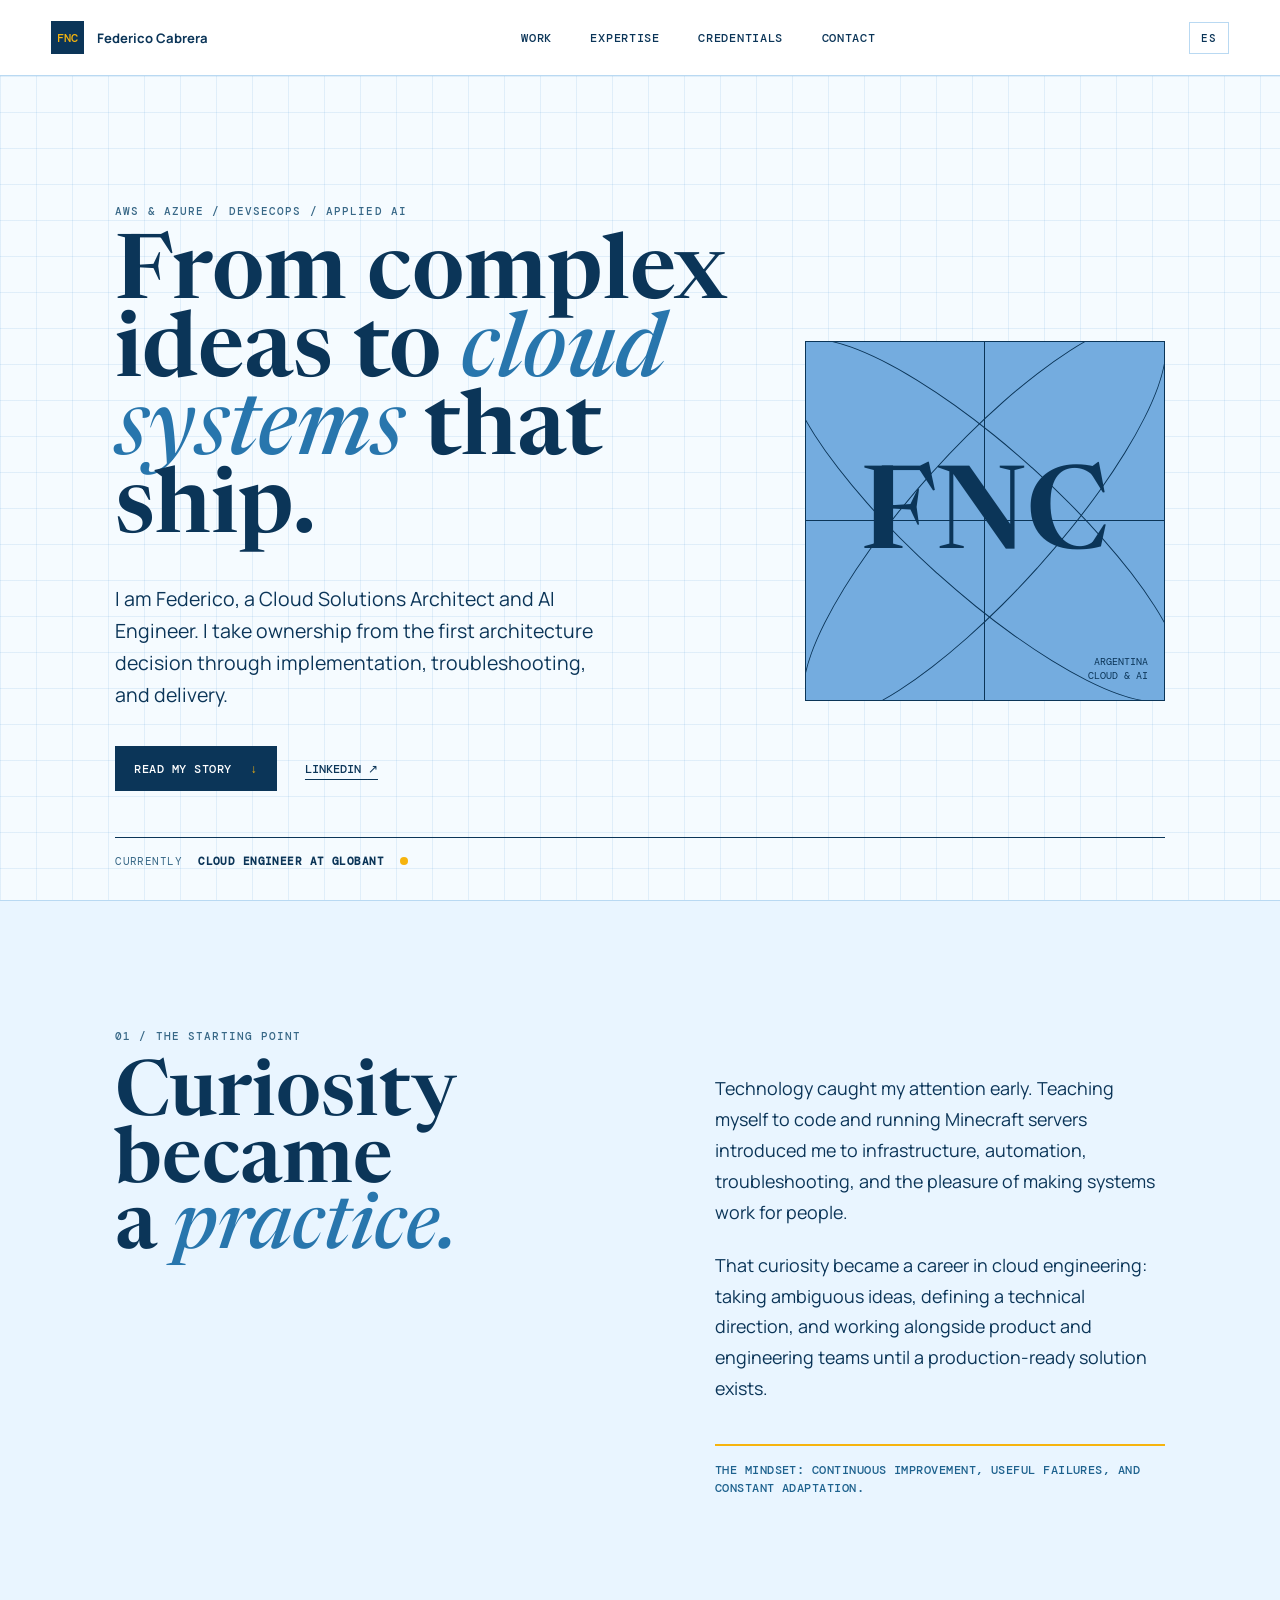
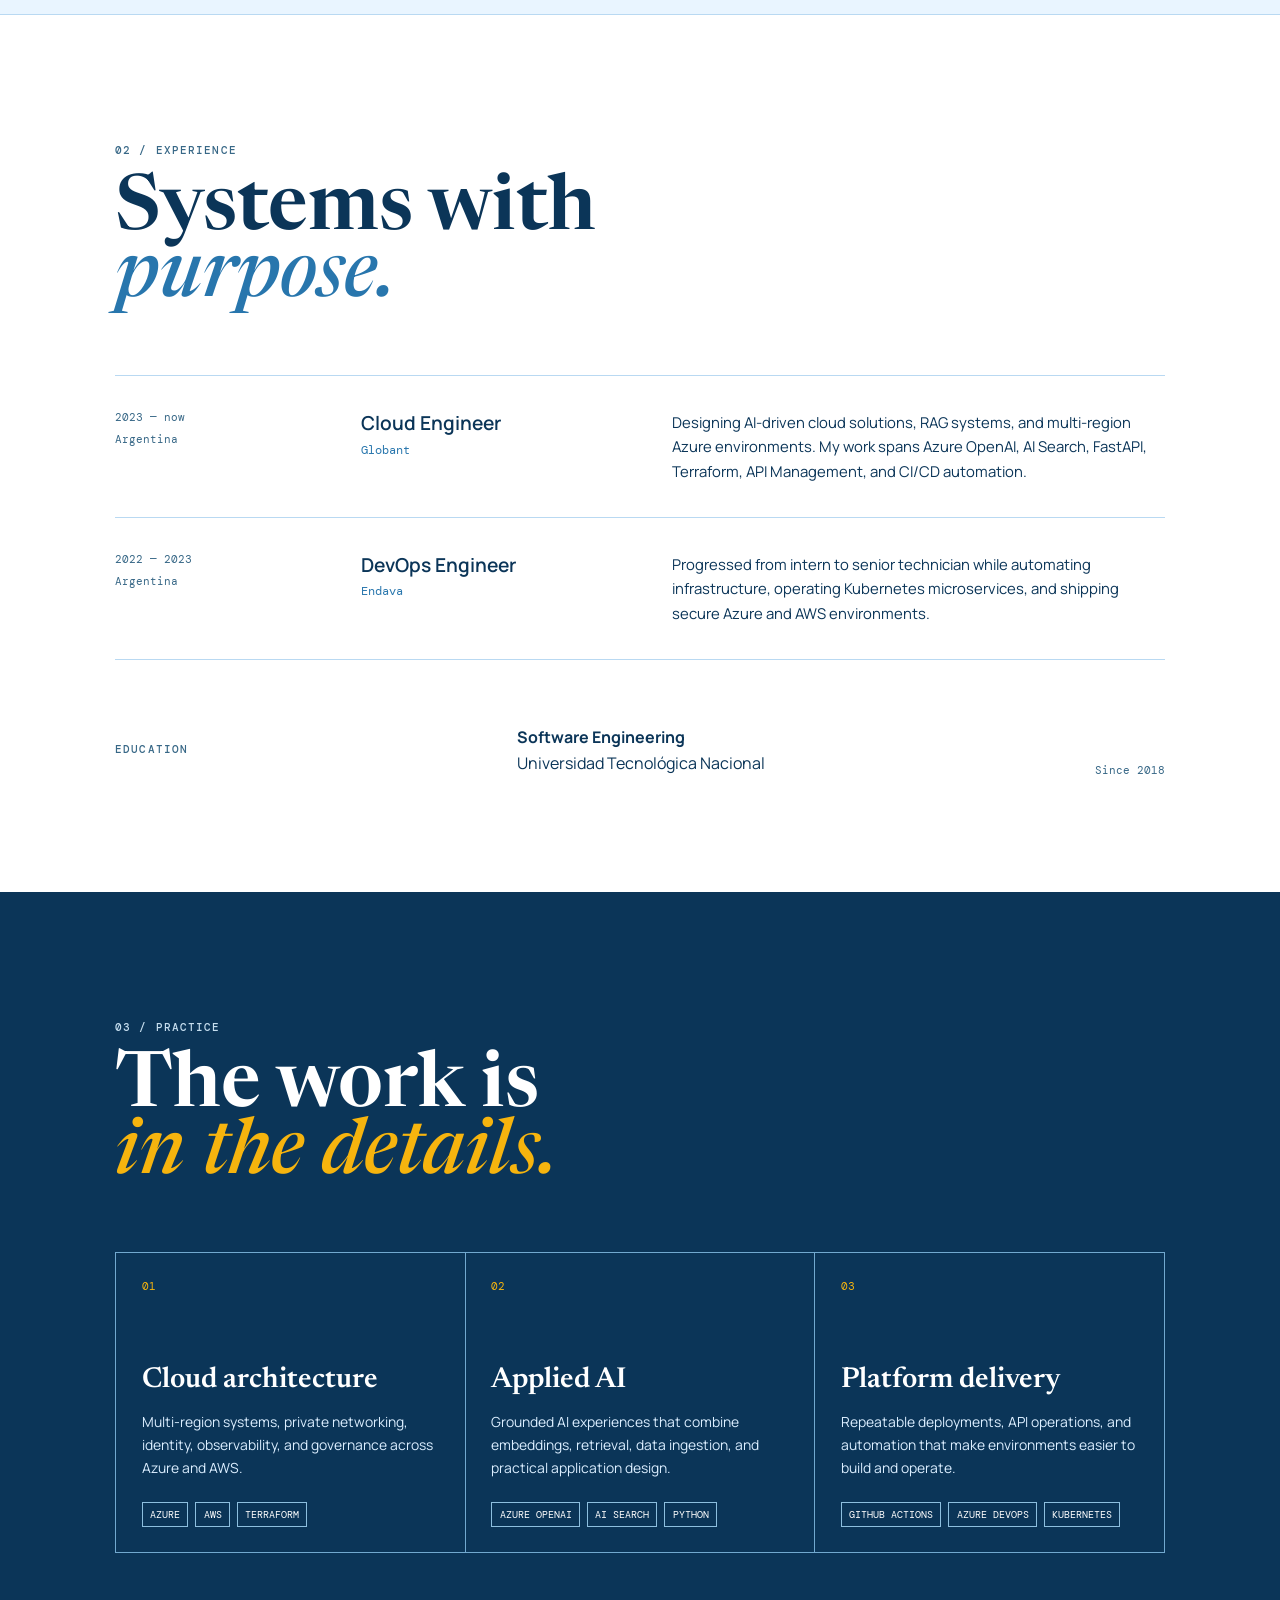
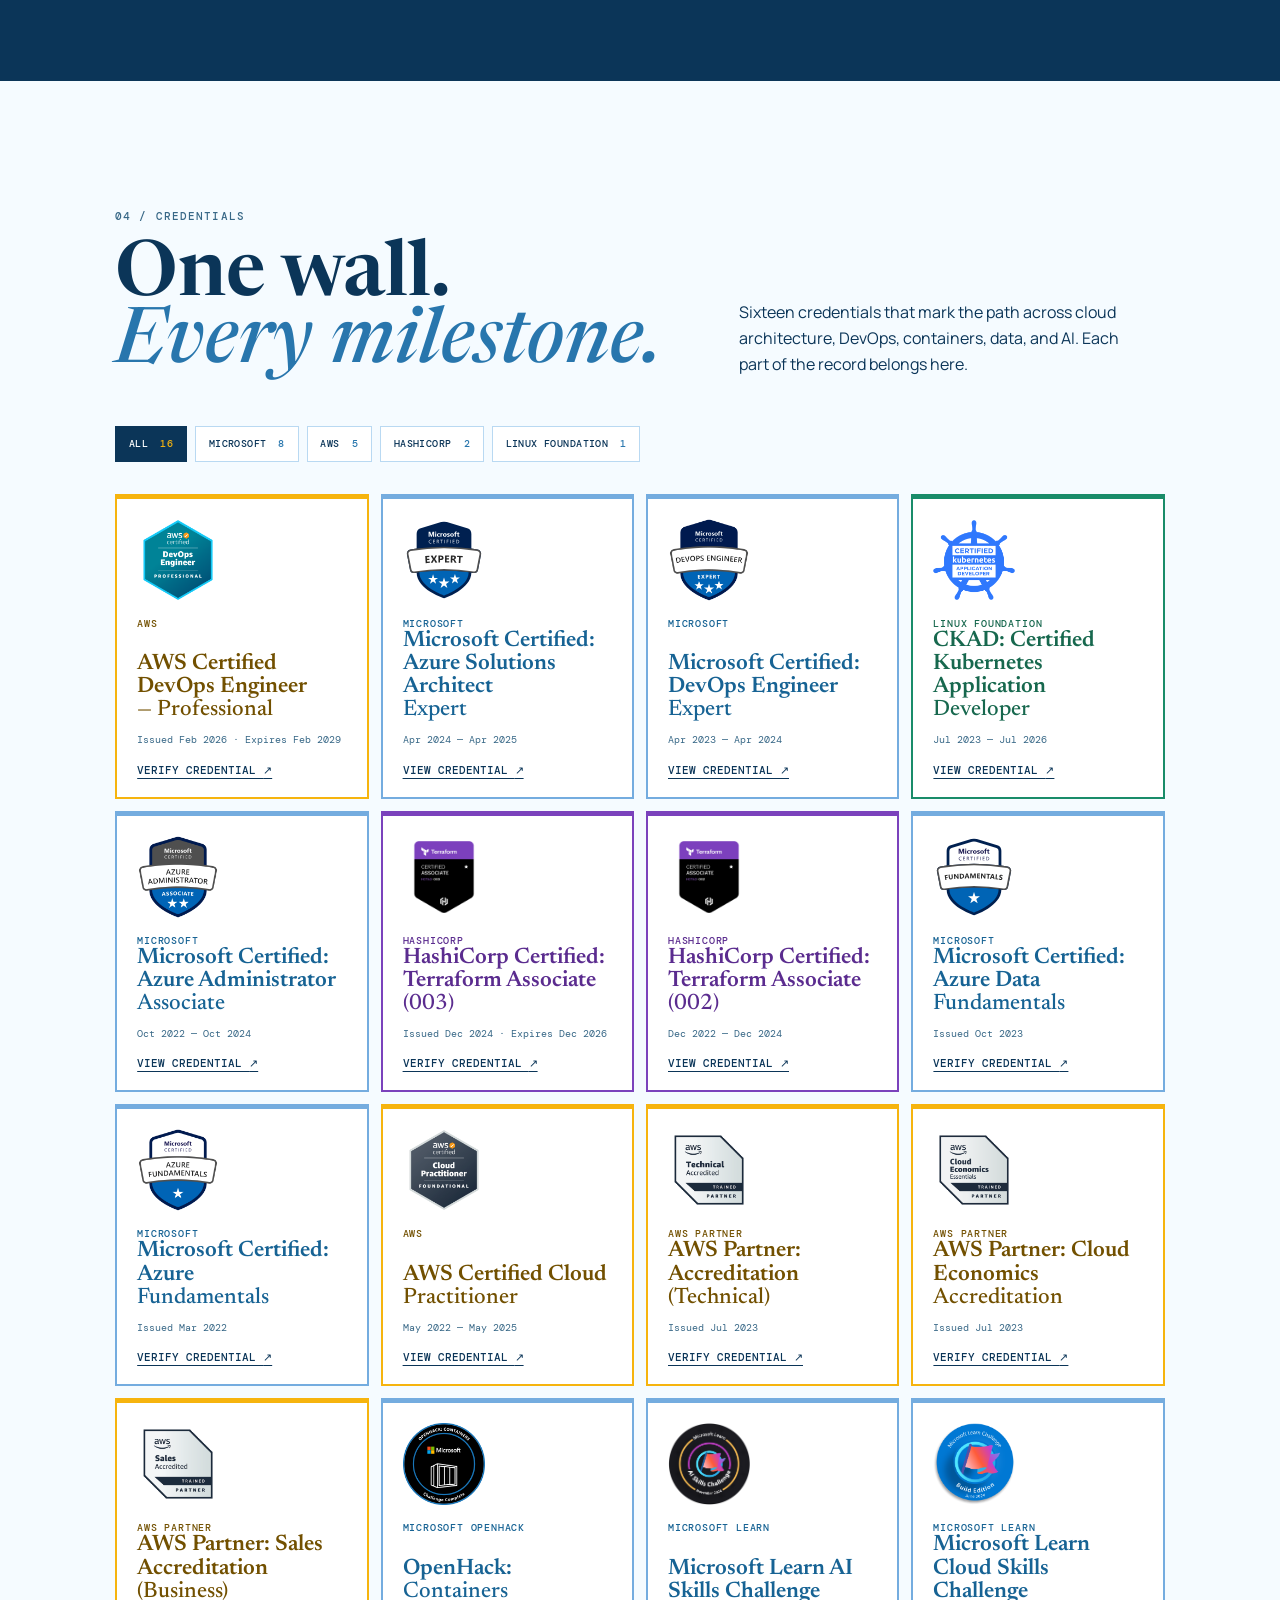
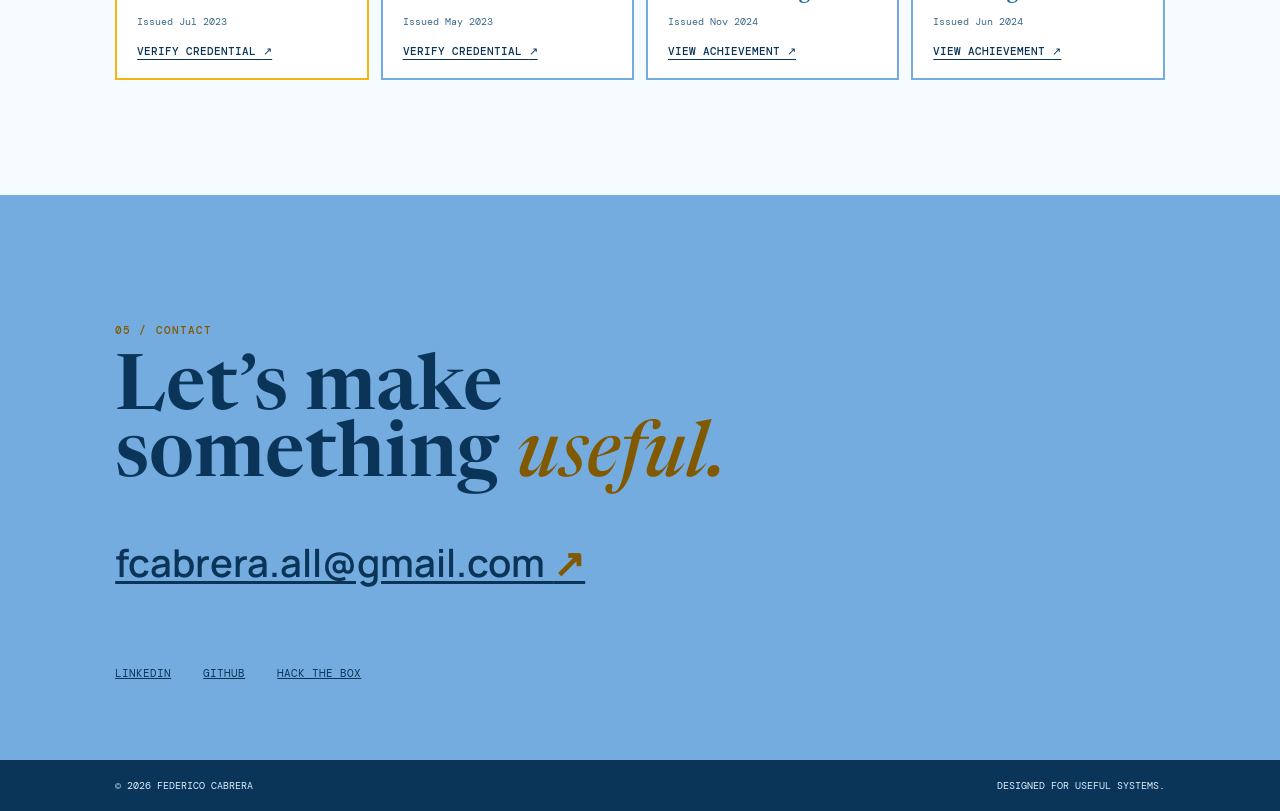
==== commit fc48dbf0: "Refactor credential card styles; adjust border properties and vendor colors for improved design cons" ====
--- a/index.html
+++ b/index.html
@@ -69,8 +69,8 @@
         <article class="credential-card aws reveal"><img class="credential-badge" src="assets/img/aws-partner-cloud-economics-essentials-training-bad.png" alt="AWS Partner Cloud Economics Essentials badge" /><div class="issuer">AWS Partner</div><h3>AWS Partner: Cloud Economics <span>Accreditation</span></h3><p>Issued Jul 2023</p><a href="https://www.credly.com/badges/50ee21f9-d298-4bb2-9f6e-03333f636ac1" target="_blank" rel="noreferrer">Verify credential <span>↗</span></a></article>
         <article class="credential-card aws reveal"><img class="credential-badge" src="assets/img/aws-partner-sales-accredited-training-badge.png" alt="AWS Partner Sales Accredited badge" /><div class="issuer">AWS Partner</div><h3>AWS Partner: Sales Accreditation <span>(Business)</span></h3><p>Issued Jul 2023</p><a href="https://www.credly.com/badges/de442de4-24ae-490d-b574-453209aa1629" target="_blank" rel="noreferrer">Verify credential <span>↗</span></a></article>
         <article class="credential-card openhack reveal"><img class="credential-badge" src="assets/img/openhack-containers.png" alt="Microsoft OpenHack Containers badge" /><div class="issuer">Microsoft OpenHack</div><h3>OpenHack: <span>Containers</span></h3><p>Issued May 2023</p><a href="https://www.credly.com/badges/e3b8ba7c-8638-463f-8133-d27df0cad180" target="_blank" rel="noreferrer">Verify credential <span>↗</span></a></article>
-        <article class="credential-card microsoft reveal"><img class="credential-badge" src="assets/img/microsoft-learn-ai-skills-challenge-november-2024-badge.png" alt="Microsoft Learn AI Skills Challenge November 2024 badge" /><div class="issuer">Microsoft Learn</div><h3>Microsoft Learn AI Skills Challenge <span>November 2024</span></h3><p>Issued Nov 2024</p><a href="https://learn.microsoft.com/api/achievements/share/en-us/federicocabreraf/QTU47TME?sharingId=3353253A0C0176D7" target="_blank" rel="noreferrer">View achievement <span>↗</span></a></article>
-        <article class="credential-card microsoft reveal"><img class="credential-badge" src="assets/img/microsoft-learn-challenge-build-2024-badge.png" alt="Microsoft Learn Challenge at Build 2024 badge" /><div class="issuer">Microsoft Learn</div><h3>Microsoft Learn Cloud Skills Challenge <span>at Build 2024</span></h3><p>Issued Jun 2024</p><a href="https://learn.microsoft.com/api/achievements/share/en-us/federicocabreraf/UXDWTHE3?sharingId=3353253A0C0176D7" target="_blank" rel="noreferrer">View achievement <span>↗</span></a></article>
+        <article class="credential-card microsoft reveal"><img class="credential-badge" src="assets/img/microsoft-learn-ai-skills-challenge-november-2024-badge.png" alt="Microsoft Learn AI Skills Challenge badge" /><div class="issuer">Microsoft Learn</div><h3>Microsoft Learn AI Skills Challenge</h3><p>Issued Nov 2024</p><a href="https://learn.microsoft.com/api/achievements/share/en-us/federicocabreraf/QTU47TME?sharingId=3353253A0C0176D7" target="_blank" rel="noreferrer">View achievement <span>↗</span></a></article>
+        <article class="credential-card microsoft reveal"><img class="credential-badge" src="assets/img/microsoft-learn-challenge-build-2024-badge.png" alt="Microsoft Learn Cloud Skills Challenge badge" /><div class="issuer">Microsoft Learn</div><h3>Microsoft Learn Cloud Skills Challenge</h3><p>Issued Jun 2024</p><a href="https://learn.microsoft.com/api/achievements/share/en-us/federicocabreraf/UXDWTHE3?sharingId=3353253A0C0176D7" target="_blank" rel="noreferrer">View achievement <span>↗</span></a></article>
       </div></div>
     </section>
     <section id="contact" class="section contact-section"><p class="eyebrow" data-i18n="contact-eyebrow">05 / Contact</p><h2 data-i18n-html="contact-title">Let&rsquo;s make<br />something <em>useful.</em></h2><a class="contact-email" href="mailto:fcabrera.all@gmail.com">fcabrera.all@gmail.com <span>↗</span></a><div class="contact-links" translate="no"><a href="https://www.linkedin.com/in/federicocabreraf" target="_blank" rel="noreferrer">LinkedIn</a><a href="https://github.com/19fn" target="_blank" rel="noreferrer">GitHub</a><a href="https://app.hackthebox.com/profile/603232" target="_blank" rel="noreferrer">Hack The Box</a></div></section>
--- a/styles.css
+++ b/styles.css
@@ -549,19 +549,20 @@
 .credential-grid {
   display: grid;
   grid-template-columns: repeat(4, 1fr);
-  gap: 1px;
-  border: 1px solid var(--blue-line);
-  background: var(--blue-line);
+  gap: 0.75rem;
 }
 
 .credential-card {
+  --vendor-color: var(--blue);
+
   position: relative;
   display: flex;
   flex-direction: column;
   min-height: 260px;
   padding: 1.25rem;
   overflow: hidden;
-  border-top: 4px solid var(--blue);
+  border: 2px solid var(--vendor-color);
+  border-top-width: 5px;
   background: var(--white);
   color: #176394;
 }
@@ -576,15 +577,24 @@
 
 .credential-card.aws,
 .credential-card.linux {
-  border-top-color: var(--gold);
+  --vendor-color: var(--gold);
   color: var(--gold-dark);
 }
 
 .credential-card.microsoft,
-.credential-card.openhack,
+.credential-card.openhack {
+  --vendor-color: var(--blue);
+  color: #176394;
+}
+
 .credential-card.hashicorp {
-  border-top-color: var(--blue);
-  color: #176394;
+  --vendor-color: #7b42bc;
+  color: #5b2c8f;
+}
+
+.credential-card.linux {
+  --vendor-color: #198c69;
+  color: #17684e;
 }
 
 .credential-icon {
@@ -621,7 +631,7 @@
 
 .credential-card h3 span {
   display: block;
-  color: var(--muted);
+  color: inherit;
   font-weight: 500;
 }
 
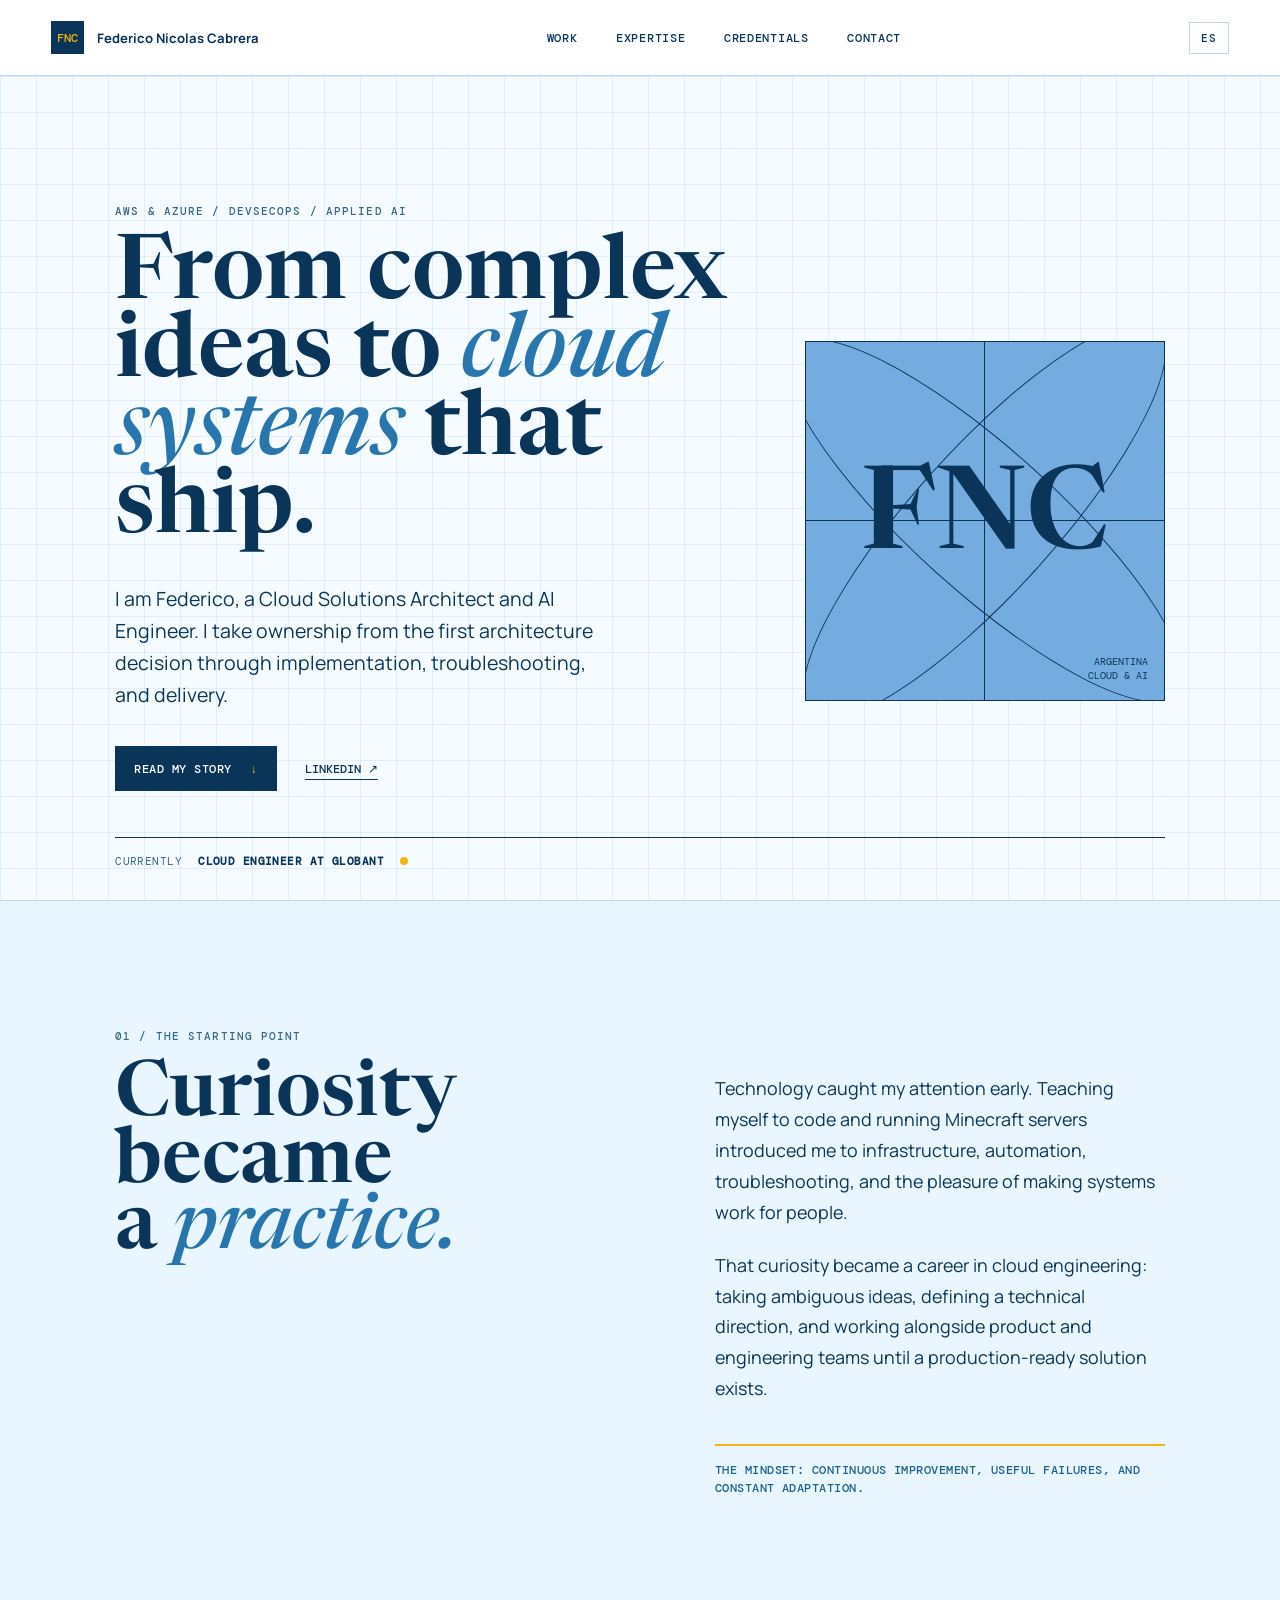
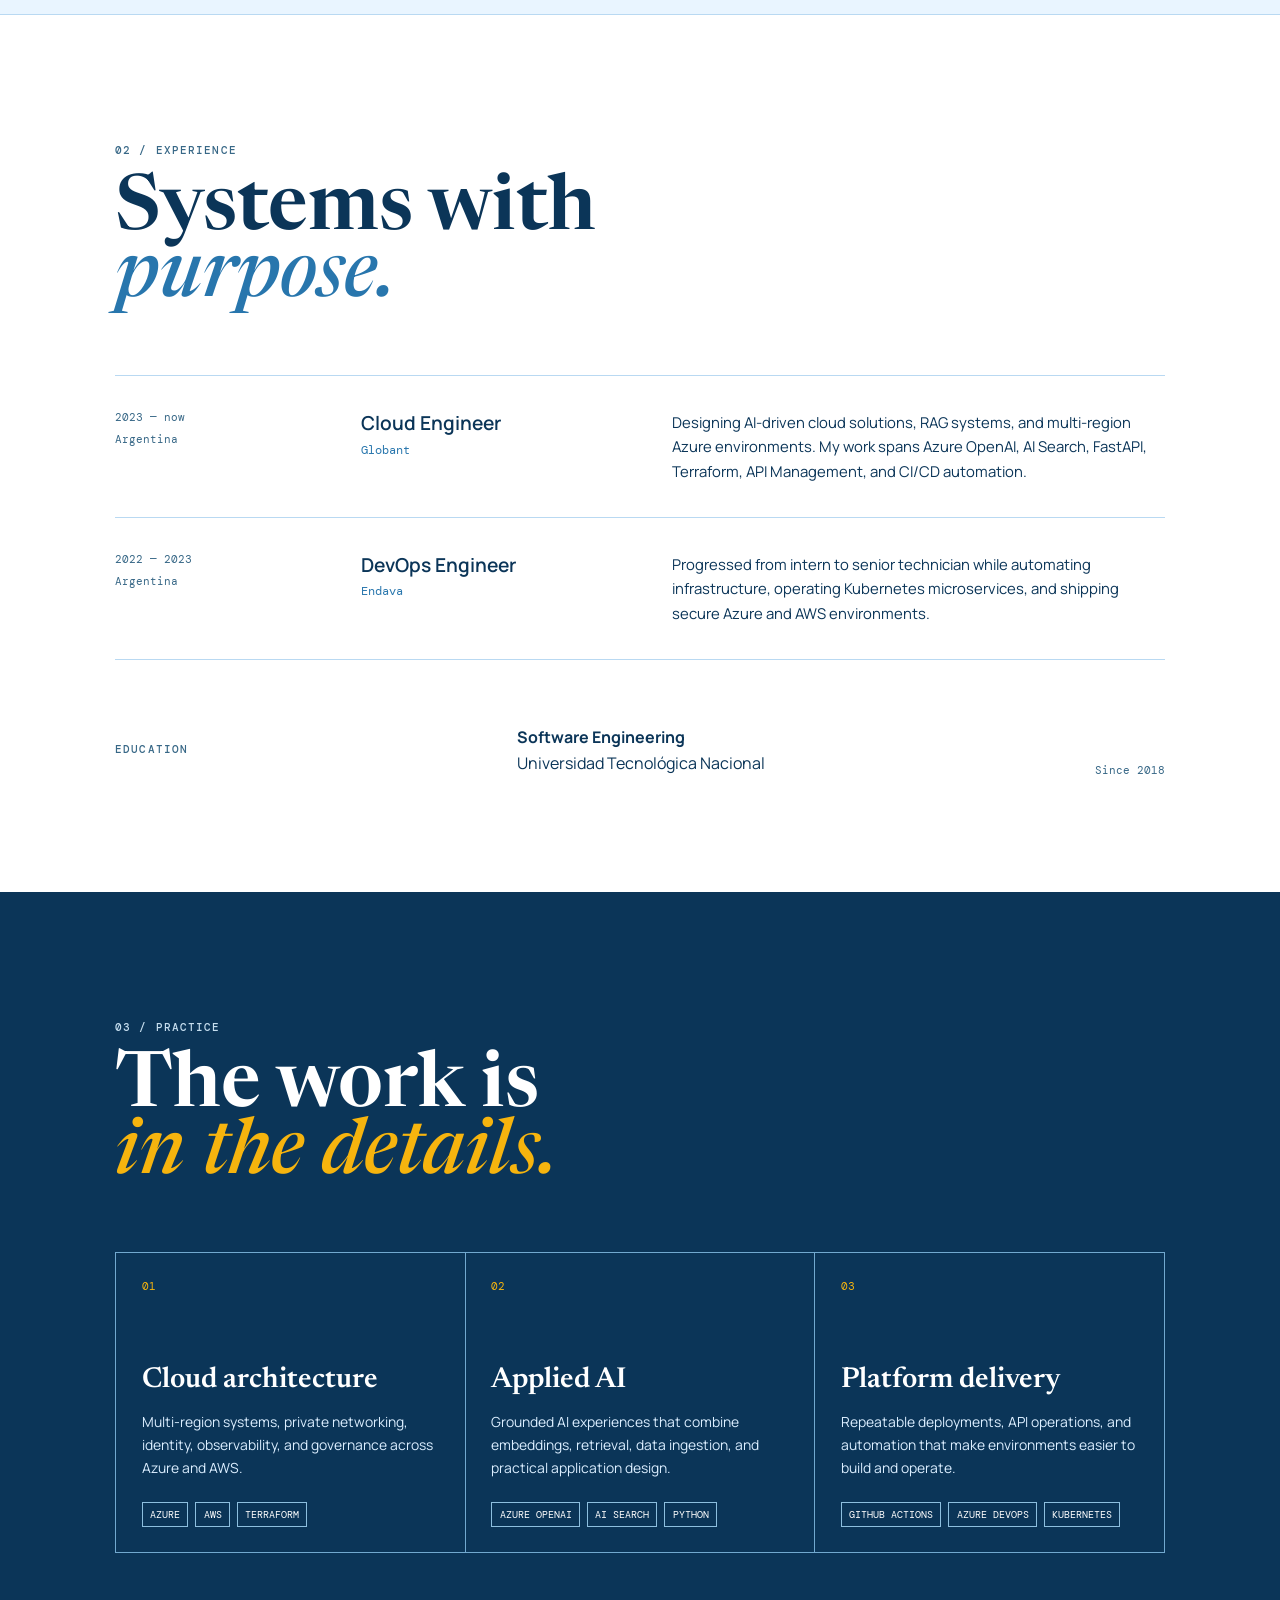
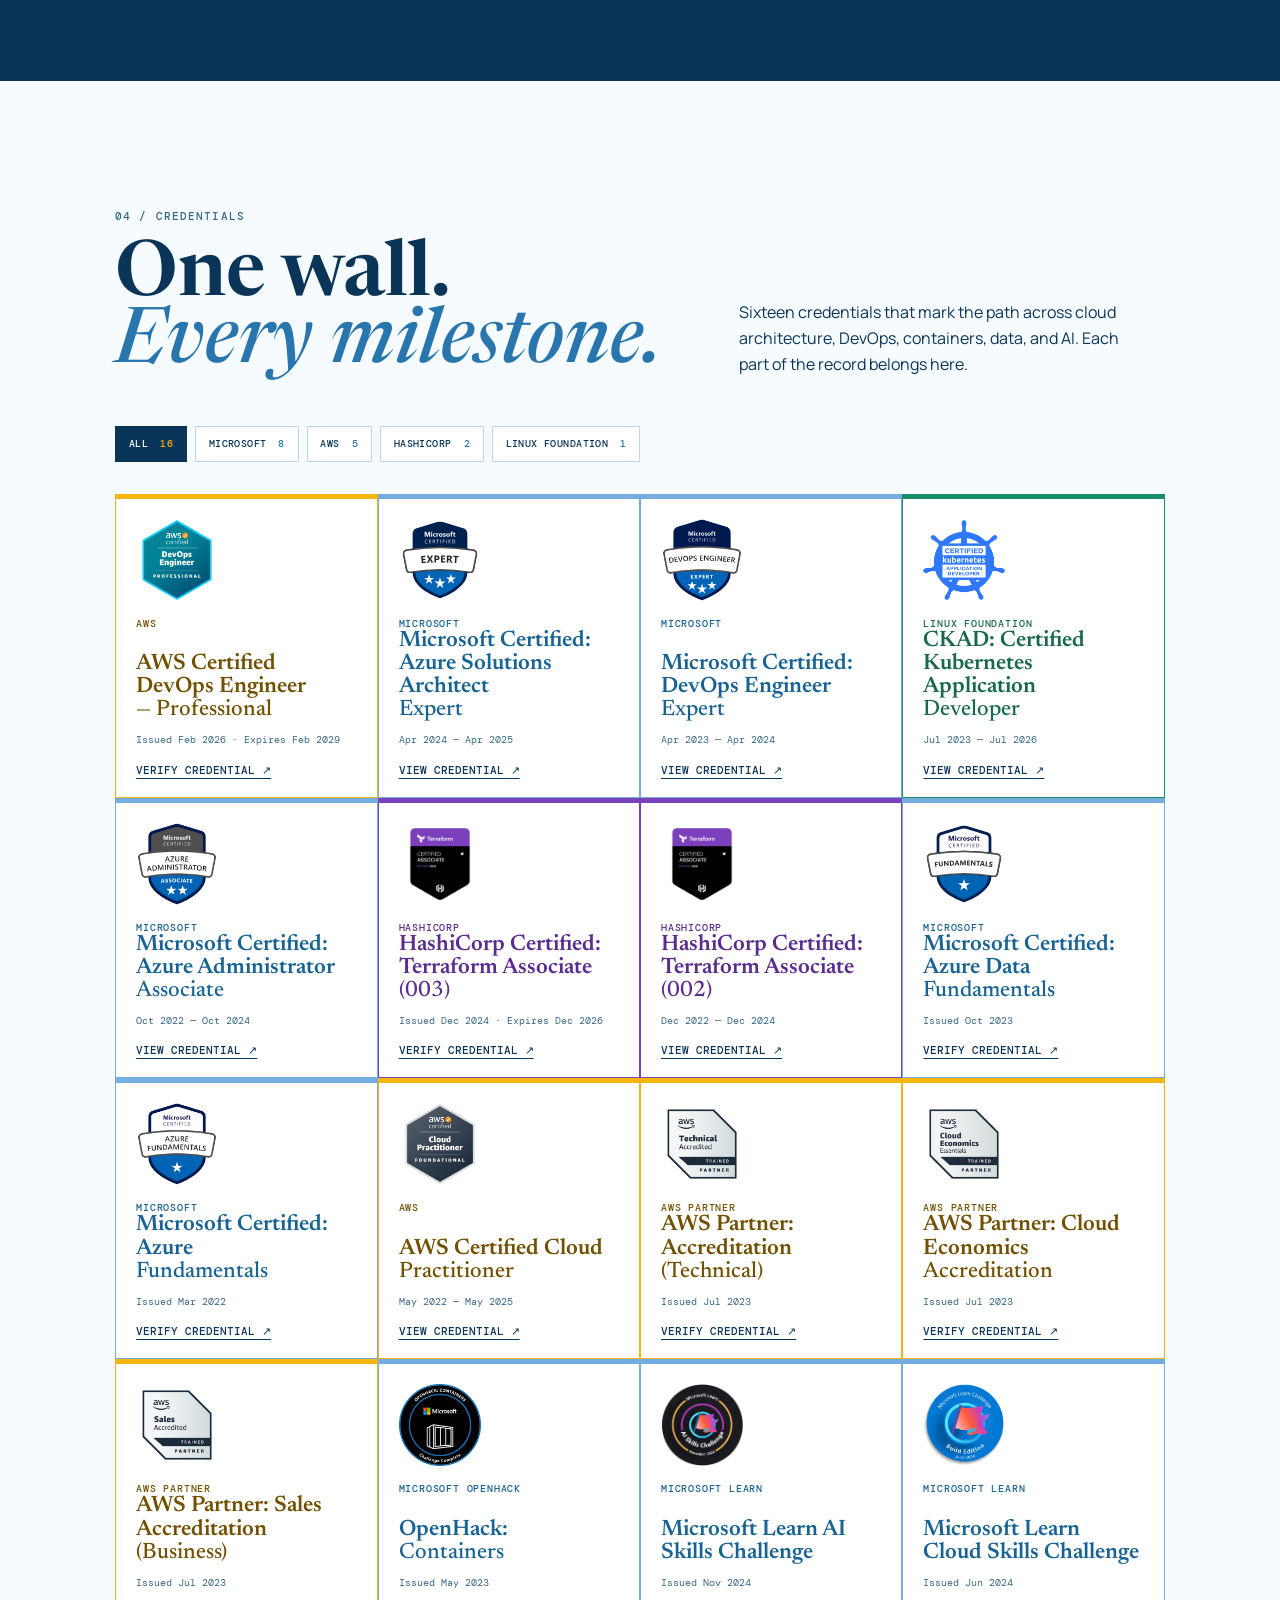
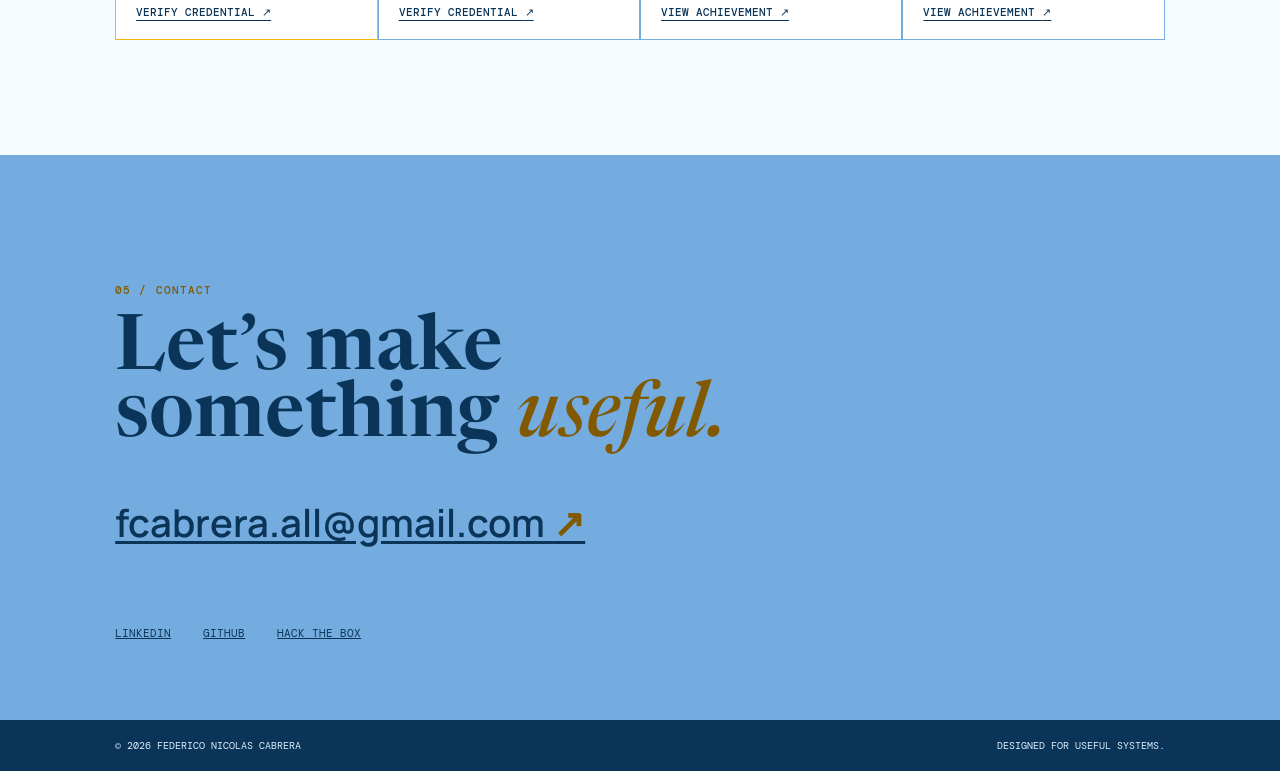
==== commit 71dc8db0: "Add favicon and health check JSON; update references in HTML and README" ====
--- a/index.html
+++ b/index.html
@@ -6,7 +6,8 @@
   <meta name="description" content="Federico Nicolas Cabrera - Cloud Solutions Architect, DevSecOps and AI Engineer." />
   <meta name="google" content="notranslate" />
   <meta name="theme-color" content="#75aadb" />
-  <title>Federico Cabrera | Cloud Solutions Architect</title>
+  <title>Federico Nicolas Cabrera | Cloud Solutions Architect</title>
+  <link rel="icon" href="assets/favicon.svg" type="image/svg+xml" />
   <link rel="preconnect" href="https://fonts.googleapis.com" />
   <link rel="preconnect" href="https://fonts.gstatic.com" crossorigin />
   <link href="https://fonts.googleapis.com/css2?family=DM+Mono:wght@400;500&family=Manrope:wght@400;500;600;700;800&family=Newsreader:opsz,wght@6..72,500;6..72,600&display=swap" rel="stylesheet" />
@@ -15,14 +16,14 @@
 <body>
   <a class="skip-link" href="#main">Skip to content</a>
   <header class="site-header">
-    <a class="wordmark" href="#top" aria-label="Federico Cabrera, home"><span>FNC</span><strong>Federico Cabrera</strong></a>
+    <a class="wordmark" href="#top" aria-label="Federico Nicolas Cabrera, home"><span>FNC</span><strong>Federico Nicolas Cabrera</strong></a>
     <nav id="site-nav" class="site-nav" aria-label="Main navigation"><a href="#work" data-i18n="nav-work">Work</a><a href="#expertise" data-i18n="nav-expertise">Expertise</a><a href="#credentials" data-i18n="nav-credentials">Credentials</a><a href="#contact" data-i18n="nav-contact">Contact</a></nav>
     <div class="header-actions"><button class="language-toggle" type="button" aria-label="Cambiar a espanol">ES</button><button class="menu-button" type="button" aria-expanded="false" aria-controls="site-nav"><span></span><span></span><span></span><span class="sr-only">Open navigation</span></button></div>
   </header>
   <main id="main">
     <section id="top" class="hero section">
       <div class="hero-copy reveal"><p class="eyebrow" translate="no">AWS &amp; Azure / DevSecOps / Applied AI</p><h1 data-i18n-html="hero-title">From complex<br />ideas to <em>cloud<br />systems</em> that ship.</h1><p class="hero-summary" data-i18n="hero-summary">I am Federico, a Cloud Solutions Architect and AI Engineer. I take ownership from the first architecture decision through implementation, troubleshooting, and delivery.</p><div class="hero-actions"><a class="button button-primary" href="#story" data-i18n-html="hero-action">Read my story <span aria-hidden="true">↓</span></a><a class="text-link" href="https://www.linkedin.com/in/federicocabreraf" target="_blank" rel="noreferrer" translate="no">LinkedIn <span aria-hidden="true">↗</span></a></div></div>
-      <div class="hero-mark reveal" aria-label="Federico Cabrera monogram"><div class="orbit orbit-one"></div><div class="orbit orbit-two"></div><div class="cross cross-one"></div><div class="cross cross-two"></div><span>FNC</span><small>Argentina<br />Cloud &amp; AI</small></div>
+      <div class="hero-mark reveal" aria-label="Federico Nicolas Cabrera monogram"><div class="orbit orbit-one"></div><div class="orbit orbit-two"></div><div class="cross cross-one"></div><div class="cross cross-two"></div><span>FNC</span><small>Argentina<br />Cloud &amp; AI</small></div>
       <div class="hero-footnote"><span data-i18n="current-label">Currently</span><strong data-i18n="current-role">Cloud Engineer at Globant</strong><span class="status-dot" aria-hidden="true"></span></div>
     </section>
     <section id="story" class="section story-section">
@@ -75,7 +76,7 @@
     </section>
     <section id="contact" class="section contact-section"><p class="eyebrow" data-i18n="contact-eyebrow">05 / Contact</p><h2 data-i18n-html="contact-title">Let&rsquo;s make<br />something <em>useful.</em></h2><a class="contact-email" href="mailto:fcabrera.all@gmail.com">fcabrera.all@gmail.com <span>↗</span></a><div class="contact-links" translate="no"><a href="https://www.linkedin.com/in/federicocabreraf" target="_blank" rel="noreferrer">LinkedIn</a><a href="https://github.com/19fn" target="_blank" rel="noreferrer">GitHub</a><a href="https://app.hackthebox.com/profile/603232" target="_blank" rel="noreferrer">Hack The Box</a></div></section>
   </main>
-  <footer><span>© <span id="year"></span> Federico Cabrera</span><span>Designed for useful systems.</span></footer>
+  <footer><span>© <span id="year"></span> Federico Nicolas Cabrera</span><span>Designed for useful systems.</span></footer>
   <script src="app.js"></script>
 </body>
 </html>
--- a/styles.css
+++ b/styles.css
@@ -549,7 +549,7 @@
 .credential-grid {
   display: grid;
   grid-template-columns: repeat(4, 1fr);
-  gap: 0.75rem;
+  gap: 0;
 }
 
 .credential-card {
@@ -561,7 +561,7 @@
   min-height: 260px;
   padding: 1.25rem;
   overflow: hidden;
-  border: 2px solid var(--vendor-color);
+  border: 0.5px solid var(--vendor-color);
   border-top-width: 5px;
   background: var(--white);
   color: #176394;
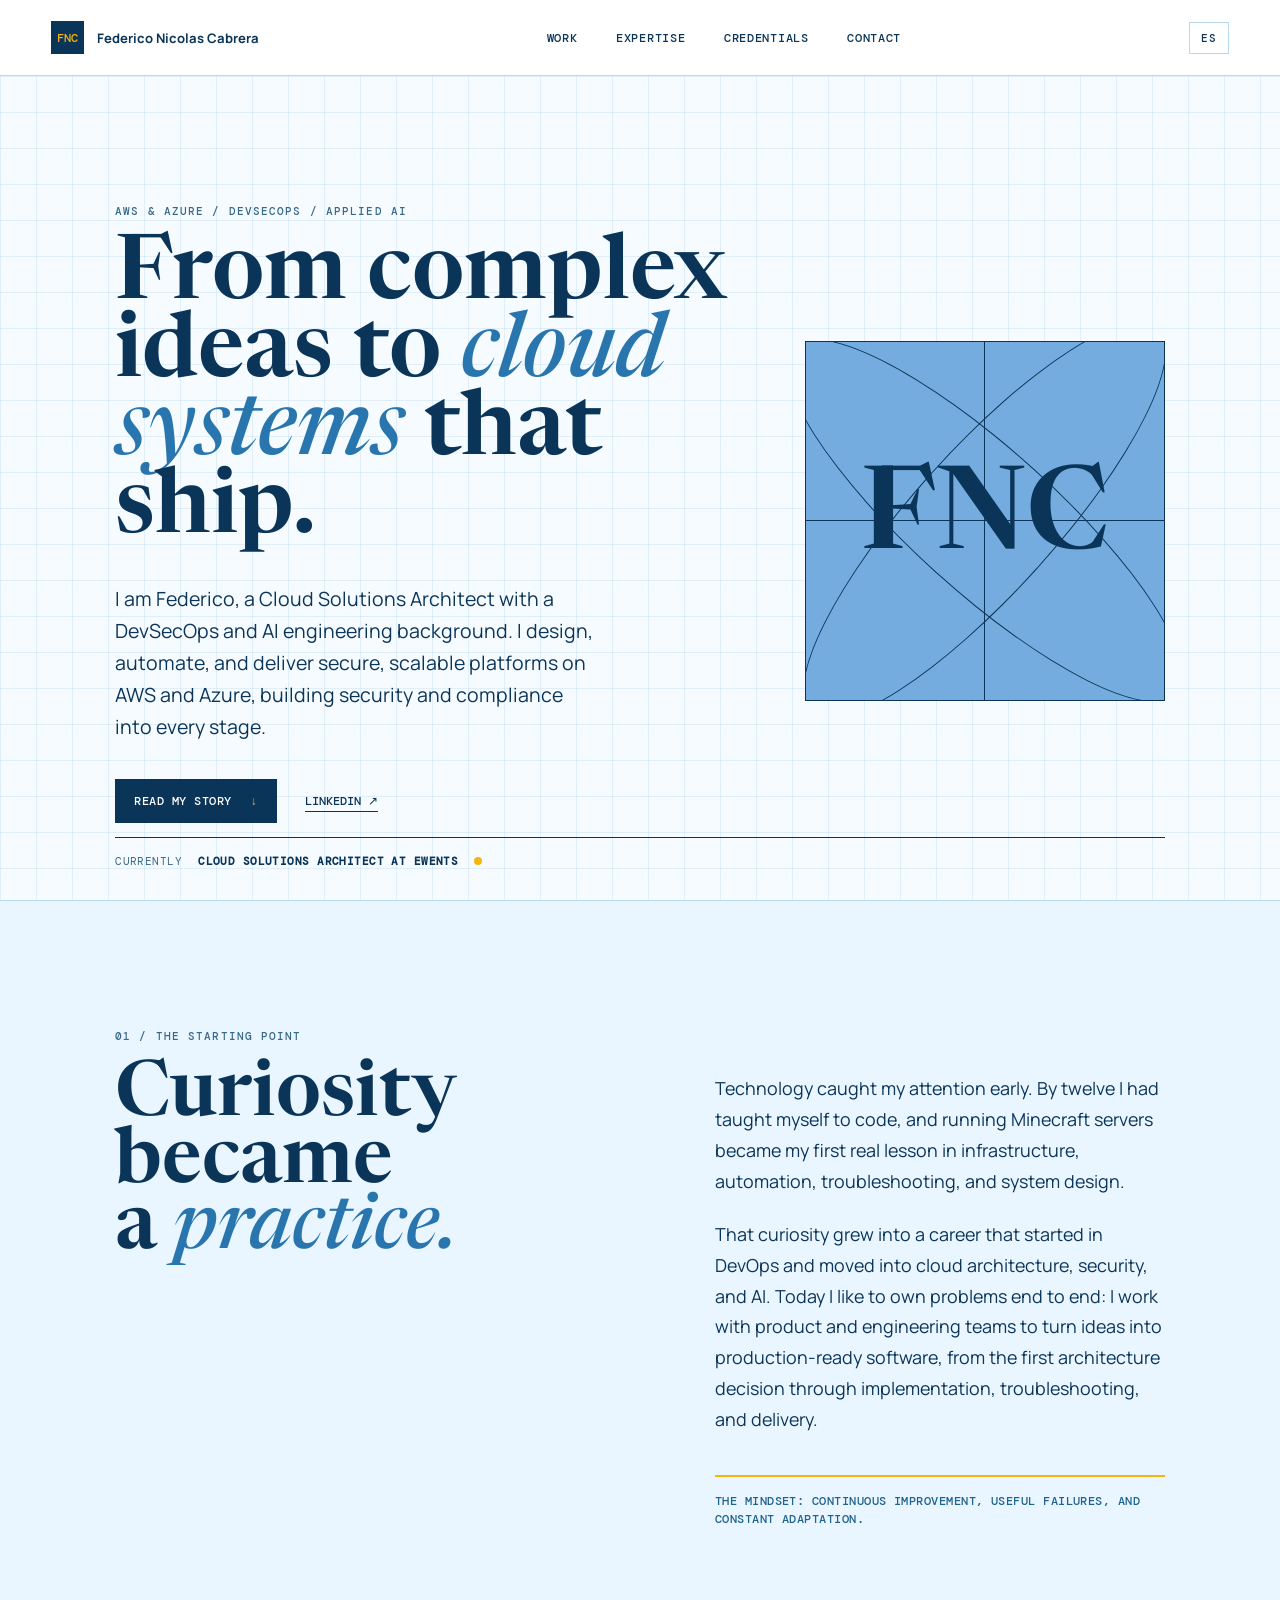
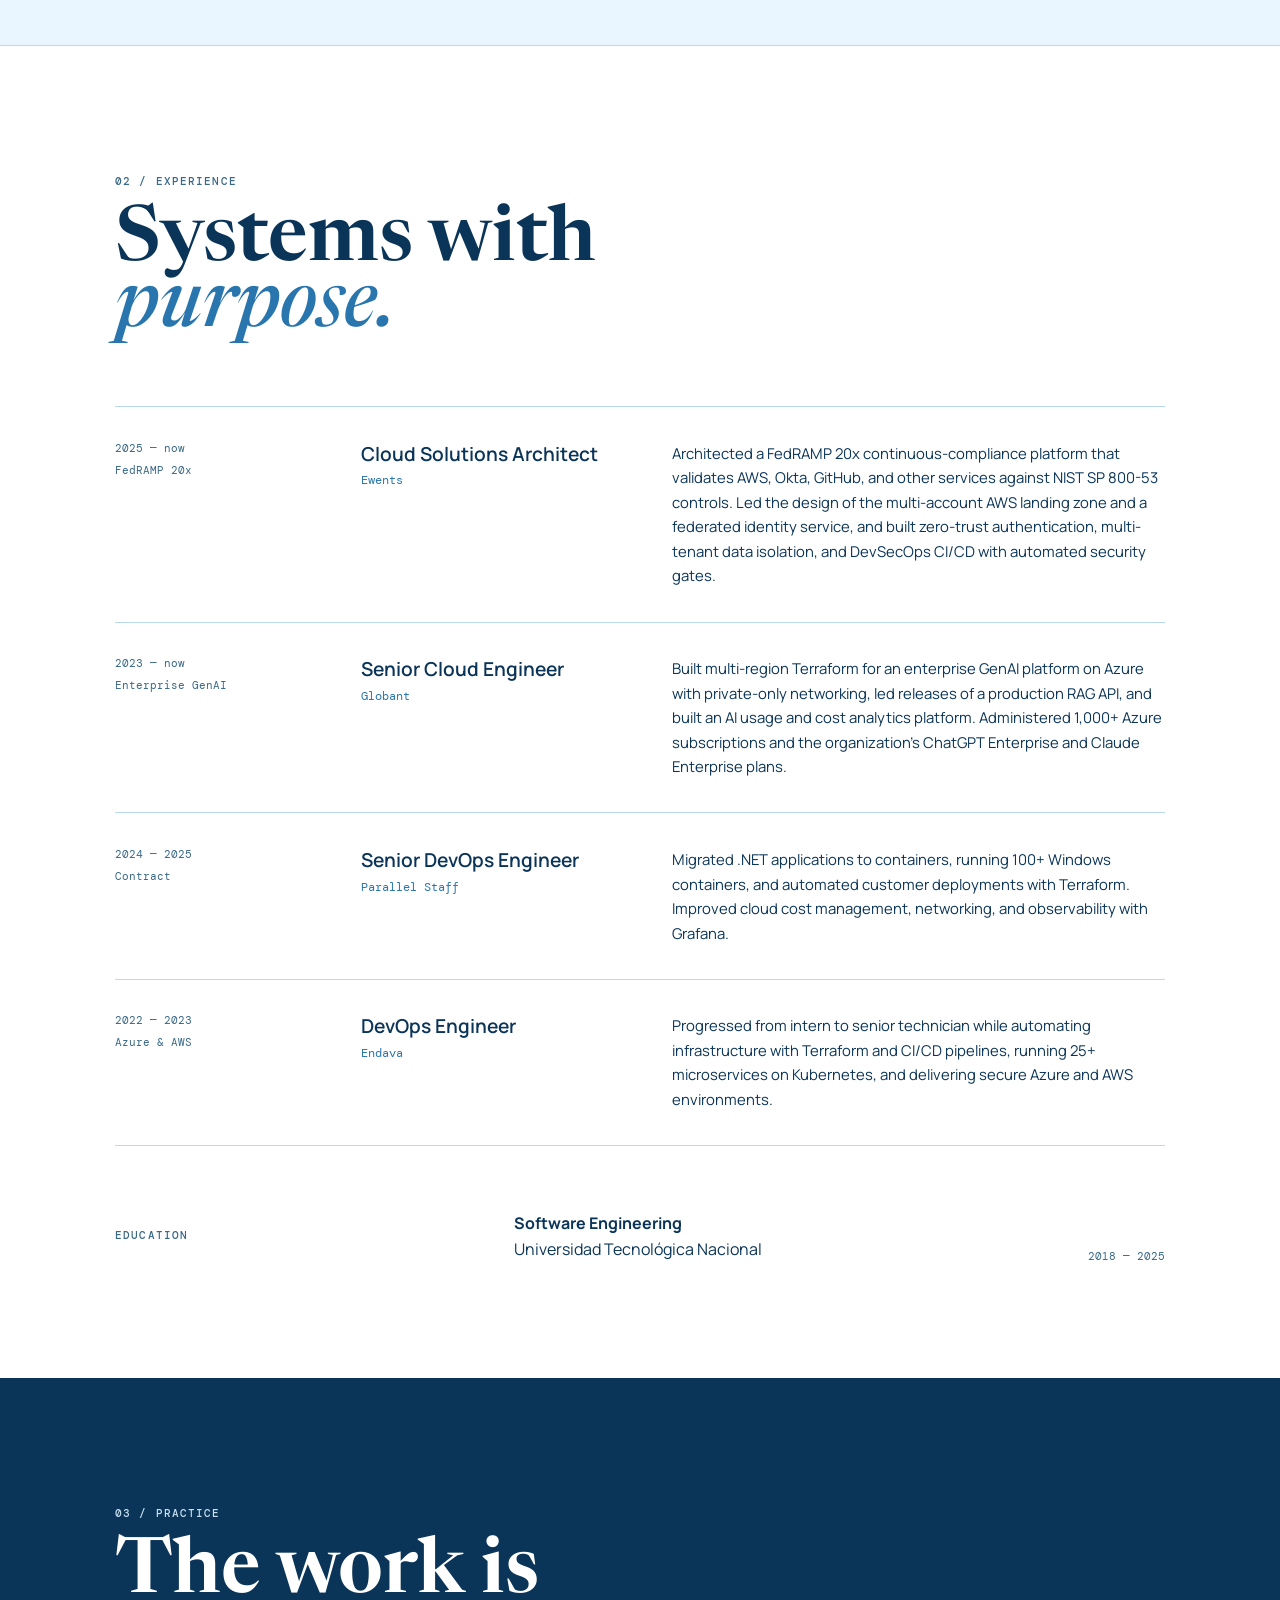
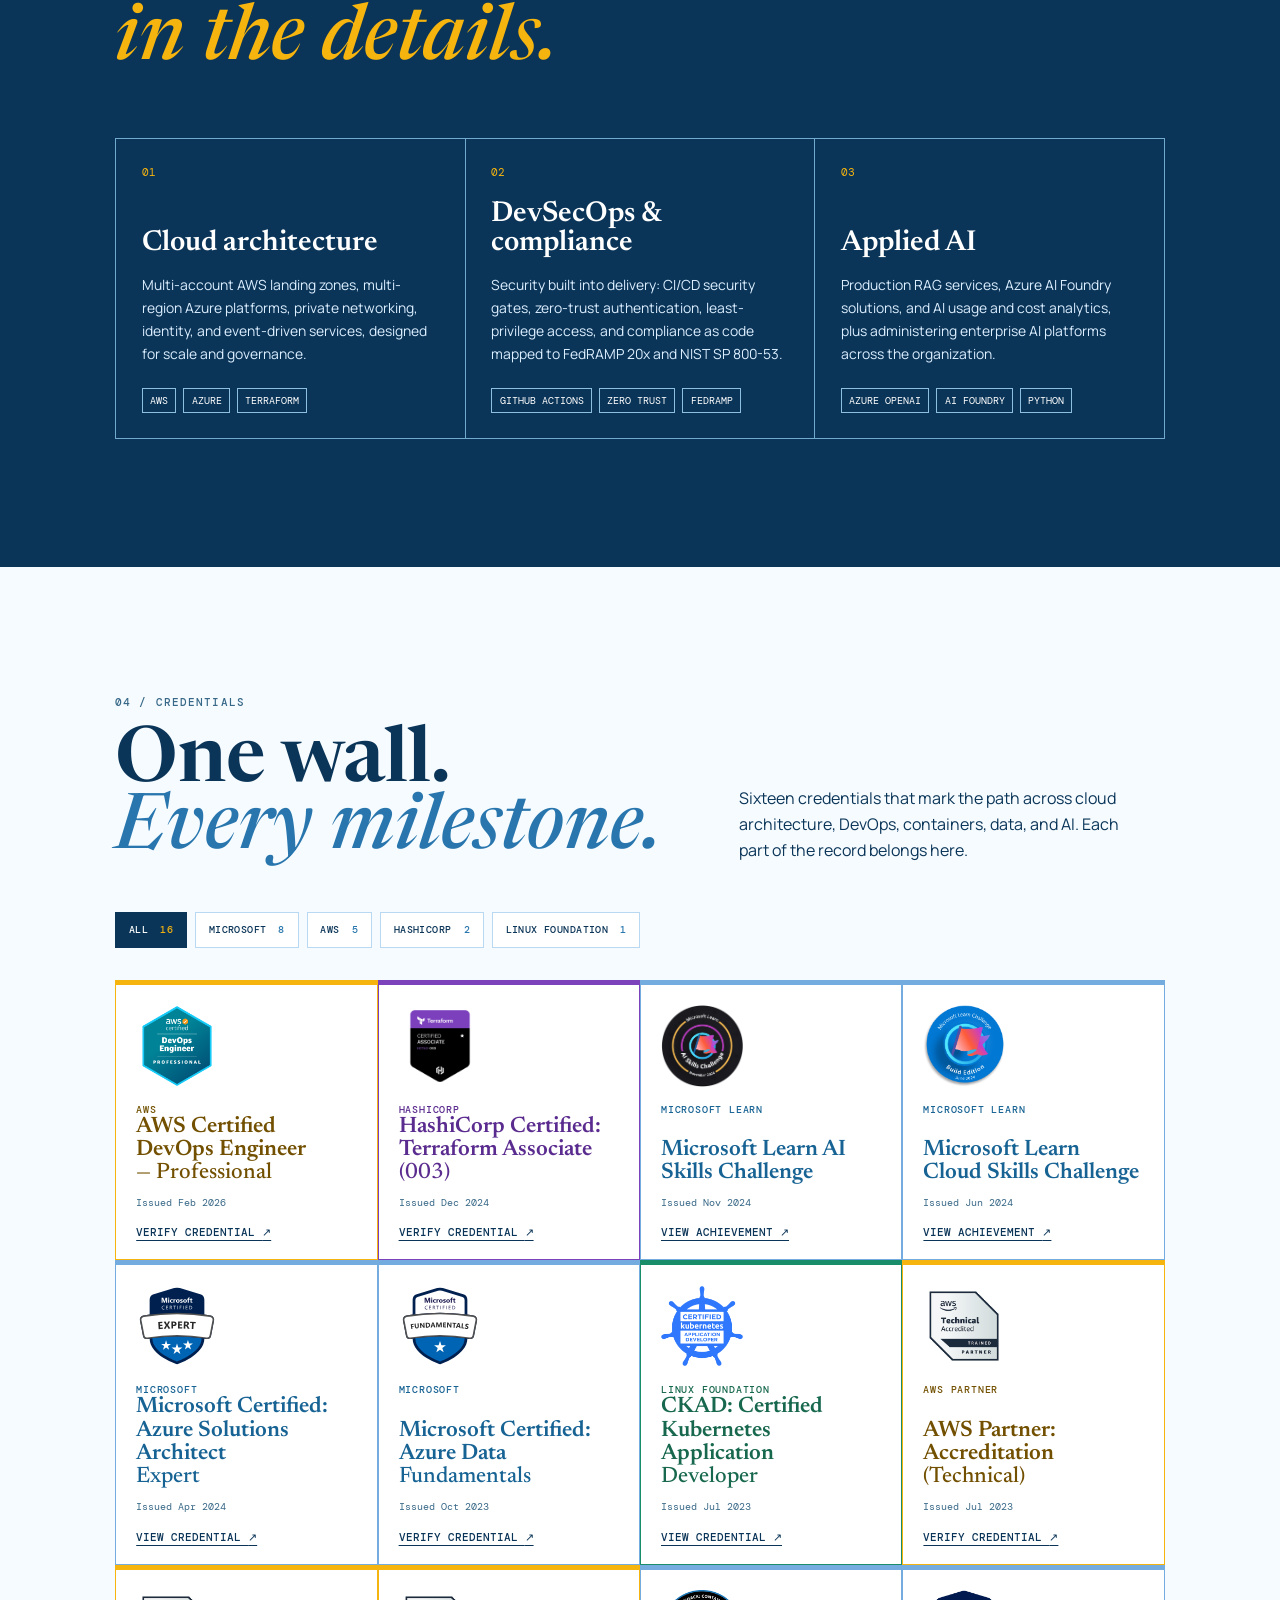
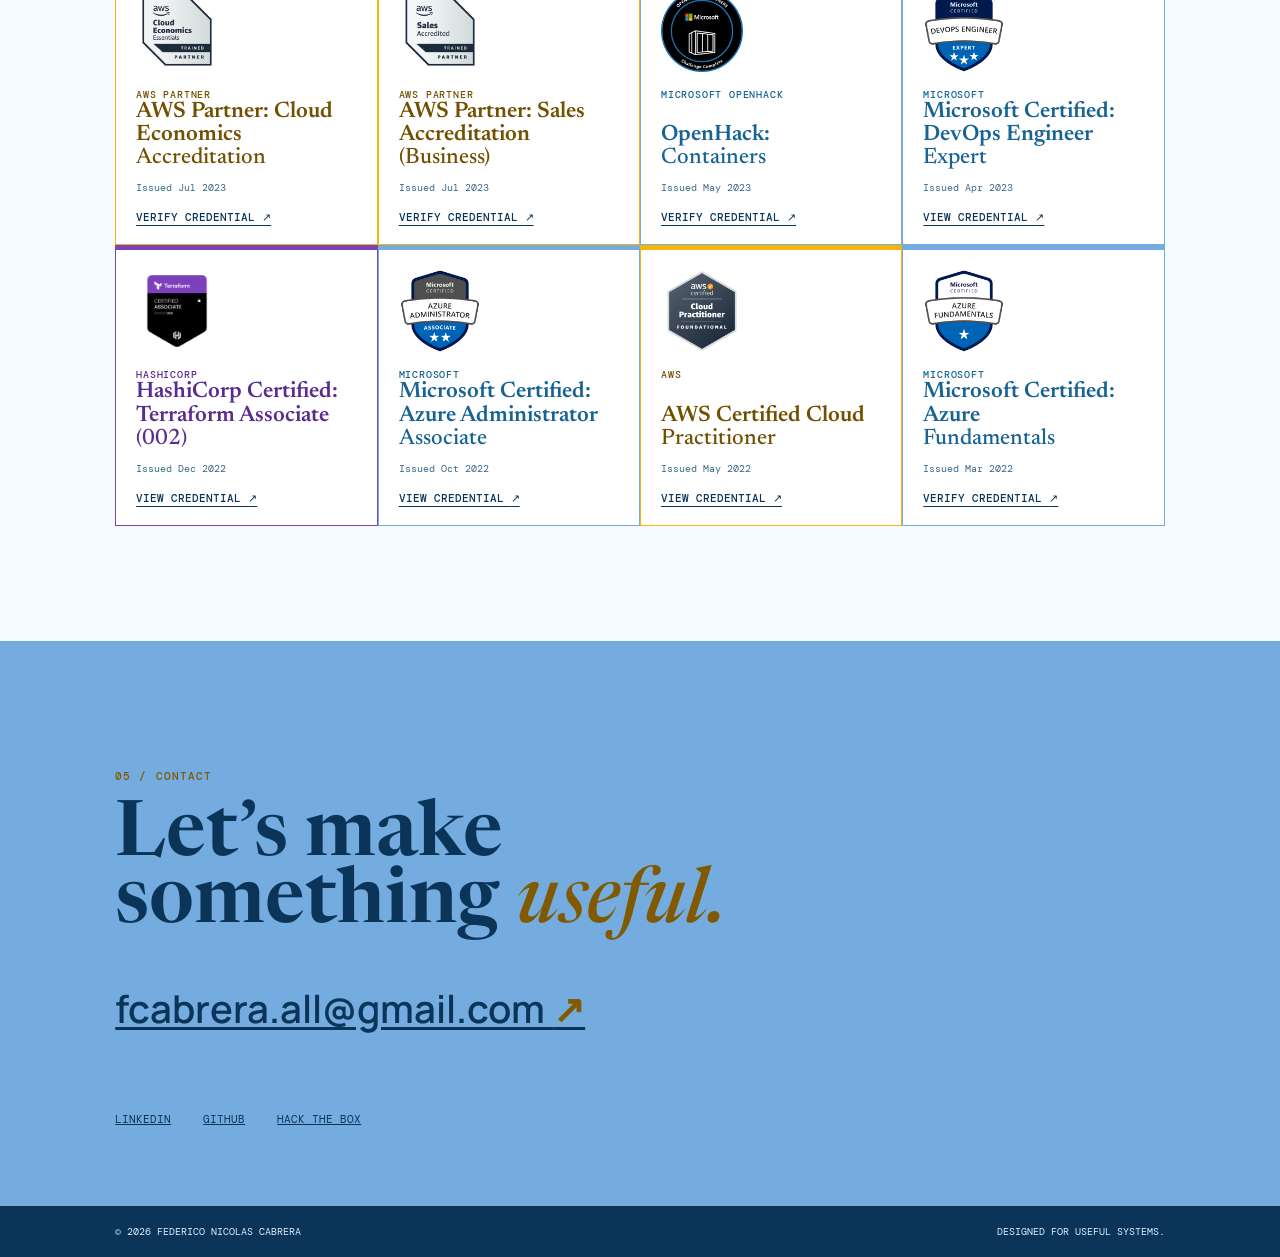
==== commit 3c45472f: "Update hero section and experience details for improved clarity and relevance" ====
--- a/index.html
+++ b/index.html
@@ -3,7 +3,7 @@
 <head>
   <meta charset="UTF-8" />
   <meta name="viewport" content="width=device-width, initial-scale=1.0" />
-  <meta name="description" content="Federico Nicolas Cabrera - Cloud Solutions Architect, DevSecOps and AI Engineer." />
+  <meta name="description" content="Federico Nicolas Cabrera - Cloud Solutions Architect with a DevSecOps and AI engineering background, building secure cloud platforms on AWS and Azure." />
   <meta name="google" content="notranslate" />
   <meta name="theme-color" content="#75aadb" />
   <title>Federico Nicolas Cabrera | Cloud Solutions Architect</title>
@@ -22,28 +22,30 @@
   </header>
   <main id="main">
     <section id="top" class="hero section">
-      <div class="hero-copy reveal"><p class="eyebrow" translate="no">AWS &amp; Azure / DevSecOps / Applied AI</p><h1 data-i18n-html="hero-title">From complex<br />ideas to <em>cloud<br />systems</em> that ship.</h1><p class="hero-summary" data-i18n="hero-summary">I am Federico, a Cloud Solutions Architect and AI Engineer. I take ownership from the first architecture decision through implementation, troubleshooting, and delivery.</p><div class="hero-actions"><a class="button button-primary" href="#story" data-i18n-html="hero-action">Read my story <span aria-hidden="true">↓</span></a><a class="text-link" href="https://www.linkedin.com/in/federicocabreraf" target="_blank" rel="noreferrer" translate="no">LinkedIn <span aria-hidden="true">↗</span></a></div></div>
-      <div class="hero-mark reveal" aria-label="Federico Nicolas Cabrera monogram"><div class="orbit orbit-one"></div><div class="orbit orbit-two"></div><div class="cross cross-one"></div><div class="cross cross-two"></div><span>FNC</span><small>Argentina<br />Cloud &amp; AI</small></div>
-      <div class="hero-footnote"><span data-i18n="current-label">Currently</span><strong data-i18n="current-role">Cloud Engineer at Globant</strong><span class="status-dot" aria-hidden="true"></span></div>
+      <div class="hero-copy reveal"><p class="eyebrow" translate="no">AWS &amp; Azure / DevSecOps / Applied AI</p><h1 data-i18n-html="hero-title">From complex<br />ideas to <em>cloud<br />systems</em> that ship.</h1><p class="hero-summary" data-i18n="hero-summary">I am Federico, a Cloud Solutions Architect with a DevSecOps and AI engineering background. I design, automate, and deliver secure, scalable platforms on AWS and Azure, building security and compliance into every stage.</p><div class="hero-actions"><a class="button button-primary" href="#story" data-i18n-html="hero-action">Read my story <span aria-hidden="true">↓</span></a><a class="text-link" href="https://www.linkedin.com/in/federicocabreraf" target="_blank" rel="noreferrer" translate="no">LinkedIn <span aria-hidden="true">↗</span></a></div></div>
+      <div class="hero-mark reveal" aria-label="Federico Nicolas Cabrera monogram"><div class="orbit orbit-one"></div><div class="orbit orbit-two"></div><div class="cross cross-one"></div><div class="cross cross-two"></div><span>FNC</span></div>
+      <div class="hero-footnote"><span data-i18n="current-label">Currently</span><strong data-i18n="current-role">Cloud Solutions Architect at Ewents</strong><span class="status-dot" aria-hidden="true"></span></div>
     </section>
     <section id="story" class="section story-section">
       <p class="eyebrow reveal" data-i18n="story-eyebrow">01 / The starting point</p>
-      <div class="story-layout"><h2 class="reveal" data-i18n-html="story-title">Curiosity became<br />a <em>practice.</em></h2><div class="story-copy reveal"><p data-i18n="story-one">Technology caught my attention early. Teaching myself to code and running Minecraft servers introduced me to infrastructure, automation, troubleshooting, and the pleasure of making systems work for people.</p><p data-i18n="story-two">That curiosity became a career in cloud engineering: taking ambiguous ideas, defining a technical direction, and working alongside product and engineering teams until a production-ready solution exists.</p><span class="story-note" data-i18n="story-note">The mindset: continuous improvement, useful failures, and constant adaptation.</span></div></div>
+      <div class="story-layout"><h2 class="reveal" data-i18n-html="story-title">Curiosity became<br />a <em>practice.</em></h2><div class="story-copy reveal"><p data-i18n="story-one">Technology caught my attention early. By twelve I had taught myself to code, and running Minecraft servers became my first real lesson in infrastructure, automation, troubleshooting, and system design.</p><p data-i18n="story-two">That curiosity grew into a career that started in DevOps and moved into cloud architecture, security, and AI. Today I like to own problems end to end: I work with product and engineering teams to turn ideas into production-ready software, from the first architecture decision through implementation, troubleshooting, and delivery.</p><span class="story-note" data-i18n="story-note">The mindset: continuous improvement, useful failures, and constant adaptation.</span></div></div>
     </section>
     <section id="work" class="section work-section">
       <div class="section-intro reveal"><p class="eyebrow" data-i18n="experience-eyebrow">02 / Experience</p><h2 data-i18n-html="experience-title">Systems with<br /><em>purpose.</em></h2></div>
       <div class="experience-list">
-        <article class="experience reveal"><div class="experience-meta"><span data-i18n="globant-date">2023 — now</span><span>Argentina</span></div><div><h3 data-i18n="cloud-engineer">Cloud Engineer</h3><p class="company" translate="no">Globant</p></div><p data-i18n="globant-description">Designing AI-driven cloud solutions, RAG systems, and multi-region Azure environments. My work spans Azure OpenAI, AI Search, FastAPI, Terraform, API Management, and CI/CD automation.</p></article>
-        <article class="experience reveal"><div class="experience-meta"><span>2022 — 2023</span><span>Argentina</span></div><div><h3 translate="no">DevOps Engineer</h3><p class="company" translate="no">Endava</p></div><p data-i18n="endava-description">Progressed from intern to senior technician while automating infrastructure, operating Kubernetes microservices, and shipping secure Azure and AWS environments.</p></article>
+        <article class="experience reveal"><div class="experience-meta"><span data-i18n="ewents-date">2025 — now</span><span translate="no">FedRAMP 20x</span></div><div><h3 translate="no">Cloud Solutions Architect</h3><p class="company" translate="no">Ewents</p></div><p data-i18n="ewents-description">Architected a FedRAMP 20x continuous-compliance platform that validates AWS, Okta, GitHub, and other services against NIST SP 800-53 controls. Led the design of the multi-account AWS landing zone and a federated identity service, and built zero-trust authentication, multi-tenant data isolation, and DevSecOps CI/CD with automated security gates.</p></article>
+        <article class="experience reveal"><div class="experience-meta"><span data-i18n="globant-date">2023 — now</span><span data-i18n="globant-tag">Enterprise GenAI</span></div><div><h3 translate="no">Senior Cloud Engineer</h3><p class="company" translate="no">Globant</p></div><p data-i18n="globant-description">Built multi-region Terraform for an enterprise GenAI platform on Azure with private-only networking, led releases of a production RAG API, and built an AI usage and cost analytics platform. Administered 1,000+ Azure subscriptions and the organization's ChatGPT Enterprise and Claude Enterprise plans.</p></article>
+        <article class="experience reveal"><div class="experience-meta"><span>2024 — 2025</span><span data-i18n="contract-label">Contract</span></div><div><h3 translate="no">Senior DevOps Engineer</h3><p class="company" translate="no">Parallel Staff</p></div><p data-i18n="parallelstaff-description">Migrated .NET applications to containers, running 100+ Windows containers, and automated customer deployments with Terraform. Improved cloud cost management, networking, and observability with Grafana.</p></article>
+        <article class="experience reveal"><div class="experience-meta"><span>2022 — 2023</span><span translate="no">Azure &amp; AWS</span></div><div><h3 translate="no">DevOps Engineer</h3><p class="company" translate="no">Endava</p></div><p data-i18n="endava-description">Progressed from intern to senior technician while automating infrastructure with Terraform and CI/CD pipelines, running 25+ microservices on Kubernetes, and delivering secure Azure and AWS environments.</p></article>
       </div>
-      <div class="education reveal"><span class="eyebrow" data-i18n="education-label">Education</span><p><strong data-i18n="education-degree">Software Engineering</strong><br /><span translate="no">Universidad Tecnológica Nacional</span></p><span data-i18n="education-date">Since 2018</span></div>
+      <div class="education reveal"><span class="eyebrow" data-i18n="education-label">Education</span><p><strong data-i18n="education-degree">Software Engineering</strong><br /><span translate="no">Universidad Tecnológica Nacional</span></p><span>2018 — 2025</span></div>
     </section>
     <section id="expertise" class="section expertise-section">
       <div class="section-intro light reveal"><p class="eyebrow" data-i18n="practice-eyebrow">03 / Practice</p><h2 data-i18n-html="practice-title">The work is<br /><em>in the details.</em></h2></div>
       <div class="expertise-grid">
-        <article class="expertise-card reveal"><span>01</span><h3 data-i18n="architecture-title">Cloud architecture</h3><p data-i18n="architecture-description">Multi-region systems, private networking, identity, observability, and governance across Azure and AWS.</p><ul translate="no"><li>Azure</li><li>AWS</li><li>Terraform</li></ul></article>
-        <article class="expertise-card reveal"><span>02</span><h3 data-i18n="ai-title">Applied AI</h3><p data-i18n="ai-description">Grounded AI experiences that combine embeddings, retrieval, data ingestion, and practical application design.</p><ul translate="no"><li>Azure OpenAI</li><li>AI Search</li><li>Python</li></ul></article>
-        <article class="expertise-card reveal"><span>03</span><h3 data-i18n="delivery-title">Platform delivery</h3><p data-i18n="delivery-description">Repeatable deployments, API operations, and automation that make environments easier to build and operate.</p><ul translate="no"><li>GitHub Actions</li><li>Azure DevOps</li><li>Kubernetes</li></ul></article>
+        <article class="expertise-card reveal"><span>01</span><h3 data-i18n="architecture-title">Cloud architecture</h3><p data-i18n="architecture-description">Multi-account AWS landing zones, multi-region Azure platforms, private networking, identity, and event-driven services, designed for scale and governance.</p><ul translate="no"><li>AWS</li><li>Azure</li><li>Terraform</li></ul></article>
+        <article class="expertise-card reveal"><span>02</span><h3 data-i18n="devsecops-title">DevSecOps &amp; compliance</h3><p data-i18n="devsecops-description">Security built into delivery: CI/CD security gates, zero-trust authentication, least-privilege access, and compliance as code mapped to FedRAMP 20x and NIST SP 800-53.</p><ul translate="no"><li>GitHub Actions</li><li>Zero Trust</li><li>FedRAMP</li></ul></article>
+        <article class="expertise-card reveal"><span>03</span><h3 data-i18n="ai-title">Applied AI</h3><p data-i18n="ai-description">Production RAG services, Azure AI Foundry solutions, and AI usage and cost analytics, plus administering enterprise AI platforms across the organization.</p><ul translate="no"><li>Azure OpenAI</li><li>AI Foundry</li><li>Python</li></ul></article>
       </div>
     </section>
     <section id="credentials" class="section credentials-section">
@@ -56,22 +58,22 @@
         <button class="vendor-tab" role="tab" type="button" aria-selected="false" data-vendor="linux">Linux Foundation <span>1</span></button>
       </div>
       <div class="credentials-panel"><div class="credential-grid credential-wall" translate="no">
-        <article class="credential-card aws reveal"><img class="credential-badge" src="assets/img/aws-certified-devops-engineer-professional.png" alt="AWS Certified DevOps Engineer Professional badge" /><div class="issuer">AWS</div><h3>AWS Certified DevOps Engineer <span>— Professional</span></h3><p>Issued Feb 2026 · Expires Feb 2029</p><a href="https://www.credly.com/badges/be7c0175-219f-4e35-a6fc-afe1f872b478" target="_blank" rel="noreferrer">Verify credential <span>↗</span></a></article>
-        <article class="credential-card microsoft reveal"><img class="credential-badge" src="assets/img/microsoft-certified-expert-badge.svg" alt="Microsoft Certified Expert badge" /><div class="issuer">Microsoft</div><h3>Microsoft Certified: Azure Solutions Architect <span>Expert</span></h3><p>Apr 2024 — Apr 2025</p><a href="https://learn.microsoft.com/api/credentials/share/en-us/federicocabreraf/E580630AC17DBA4E" target="_blank" rel="noreferrer">View credential <span>↗</span></a></article>
-        <article class="credential-card microsoft reveal"><img class="credential-badge" src="assets/img/microsoft-certified-devops-engineer-expert.png" alt="Microsoft Certified DevOps Engineer Expert badge" /><div class="issuer">Microsoft</div><h3>Microsoft Certified: DevOps Engineer <span>Expert</span></h3><p>Apr 2023 — Apr 2024</p><a href="https://learn.microsoft.com/api/credentials/share/en-us/federicocabreraf/B401166B10857606" target="_blank" rel="noreferrer">View credential <span>↗</span></a></article>
-        <article class="credential-card linux reveal"><img class="credential-badge" src="assets/img/ckad-certified-kubernetes-application-developer.png" alt="Certified Kubernetes Application Developer badge" /><div class="issuer">Linux Foundation</div><h3>CKAD: Certified Kubernetes Application <span>Developer</span></h3><p>Jul 2023 — Jul 2026</p><a href="https://www.credly.com/badges/282490aa-5cc9-40c0-bbc4-cff7f6b4af63" target="_blank" rel="noreferrer">View credential <span>↗</span></a></article>
-        <article class="credential-card microsoft reveal"><img class="credential-badge" src="assets/img/microsoft-certified-azure-administrator-associate.2.png" alt="Microsoft Certified Azure Administrator Associate badge" /><div class="issuer">Microsoft</div><h3>Microsoft Certified: Azure Administrator <span>Associate</span></h3><p>Oct 2022 — Oct 2024</p><a href="https://learn.microsoft.com/api/credentials/share/en-us/federicocabreraf/99E4C0EA208471CF" target="_blank" rel="noreferrer">View credential <span>↗</span></a></article>
-        <article class="credential-card hashicorp reveal"><img class="credential-badge" src="assets/img/hashicorp-certified-terraform-associate-003.png" alt="HashiCorp Certified Terraform Associate 003 badge" /><div class="issuer">HashiCorp</div><h3>HashiCorp Certified: Terraform Associate <span>(003)</span></h3><p>Issued Dec 2024 · Expires Dec 2026</p><a href="https://www.credly.com/badges/fc9d14f9-63cc-420a-a580-15137783c2d2" target="_blank" rel="noreferrer">Verify credential <span>↗</span></a></article>
-        <article class="credential-card hashicorp reveal"><img class="credential-badge" src="assets/img/hashicorp-certified-terraform-associate-002.png" alt="HashiCorp Certified Terraform Associate 002 badge" /><div class="issuer">HashiCorp</div><h3>HashiCorp Certified: Terraform Associate <span>(002)</span></h3><p>Dec 2022 — Dec 2024</p><a href="https://www.credly.com/badges/82bbb913-c815-474f-8e63-0e61a8b42e2a" target="_blank" rel="noreferrer">View credential <span>↗</span></a></article>
+        <article class="credential-card aws reveal"><img class="credential-badge" src="assets/img/aws-certified-devops-engineer-professional.png" alt="AWS Certified DevOps Engineer Professional badge" /><div class="issuer">AWS</div><h3>AWS Certified DevOps Engineer <span>— Professional</span></h3><p>Issued Feb 2026</p><a href="https://www.credly.com/badges/be7c0175-219f-4e35-a6fc-afe1f872b478" target="_blank" rel="noreferrer">Verify credential <span>↗</span></a></article>
+        <article class="credential-card hashicorp reveal"><img class="credential-badge" src="assets/img/hashicorp-certified-terraform-associate-003.png" alt="HashiCorp Certified Terraform Associate 003 badge" /><div class="issuer">HashiCorp</div><h3>HashiCorp Certified: Terraform Associate <span>(003)</span></h3><p>Issued Dec 2024</p><a href="https://www.credly.com/badges/fc9d14f9-63cc-420a-a580-15137783c2d2" target="_blank" rel="noreferrer">Verify credential <span>↗</span></a></article>
+        <article class="credential-card microsoft reveal"><img class="credential-badge" src="assets/img/microsoft-learn-ai-skills-challenge-november-2024-badge.png" alt="Microsoft Learn AI Skills Challenge badge" /><div class="issuer">Microsoft Learn</div><h3>Microsoft Learn AI Skills Challenge</h3><p>Issued Nov 2024</p><a href="https://learn.microsoft.com/api/achievements/share/en-us/federicocabreraf/QTU47TME?sharingId=3353253A0C0176D7" target="_blank" rel="noreferrer">View achievement <span>↗</span></a></article>
+        <article class="credential-card microsoft reveal"><img class="credential-badge" src="assets/img/microsoft-learn-challenge-build-2024-badge.png" alt="Microsoft Learn Cloud Skills Challenge badge" /><div class="issuer">Microsoft Learn</div><h3>Microsoft Learn Cloud Skills Challenge</h3><p>Issued Jun 2024</p><a href="https://learn.microsoft.com/api/achievements/share/en-us/federicocabreraf/UXDWTHE3?sharingId=3353253A0C0176D7" target="_blank" rel="noreferrer">View achievement <span>↗</span></a></article>
+        <article class="credential-card microsoft reveal"><img class="credential-badge" src="assets/img/microsoft-certified-expert-badge.svg" alt="Microsoft Certified Expert badge" /><div class="issuer">Microsoft</div><h3>Microsoft Certified: Azure Solutions Architect <span>Expert</span></h3><p>Issued Apr 2024</p><a href="https://learn.microsoft.com/api/credentials/share/en-us/federicocabreraf/E580630AC17DBA4E" target="_blank" rel="noreferrer">View credential <span>↗</span></a></article>
         <article class="credential-card microsoft reveal"><img class="credential-badge" src="assets/img/microsoft-certified-fundamentals-badge.svg" alt="Microsoft Certified Fundamentals badge" /><div class="issuer">Microsoft</div><h3>Microsoft Certified: Azure Data <span>Fundamentals</span></h3><p>Issued Oct 2023</p><a href="https://learn.microsoft.com/api/credentials/share/en-us/federicocabreraf/3B9A550FF75DE6AD" target="_blank" rel="noreferrer">Verify credential <span>↗</span></a></article>
-        <article class="credential-card microsoft reveal"><img class="credential-badge" src="assets/img/microsoft-certified-azure-fundamentals.png" alt="Microsoft Certified Azure Fundamentals badge" /><div class="issuer">Microsoft</div><h3>Microsoft Certified: Azure <span>Fundamentals</span></h3><p>Issued Mar 2022</p><a href="https://learn.microsoft.com/api/credentials/share/en-us/federicocabreraf/42359D6861AB2B3A" target="_blank" rel="noreferrer">Verify credential <span>↗</span></a></article>
-        <article class="credential-card aws reveal"><img class="credential-badge" src="assets/img/aws-certified-cloud-practitioner.png" alt="AWS Certified Cloud Practitioner badge" /><div class="issuer">AWS</div><h3>AWS Certified Cloud <span>Practitioner</span></h3><p>May 2022 — May 2025</p><a href="https://www.credly.com/badges/89032aba-d8a2-4922-8a2f-27f70f1328ff" target="_blank" rel="noreferrer">View credential <span>↗</span></a></article>
+        <article class="credential-card linux reveal"><img class="credential-badge" src="assets/img/ckad-certified-kubernetes-application-developer.png" alt="Certified Kubernetes Application Developer badge" /><div class="issuer">Linux Foundation</div><h3>CKAD: Certified Kubernetes Application <span>Developer</span></h3><p>Issued Jul 2023</p><a href="https://www.credly.com/badges/282490aa-5cc9-40c0-bbc4-cff7f6b4af63" target="_blank" rel="noreferrer">View credential <span>↗</span></a></article>
         <article class="credential-card aws reveal"><img class="credential-badge" src="assets/img/aws-partner-technical-accredited-training-badge.png" alt="AWS Partner Technical Accredited badge" /><div class="issuer">AWS Partner</div><h3>AWS Partner: Accreditation <span>(Technical)</span></h3><p>Issued Jul 2023</p><a href="https://www.credly.com/badges/dd090c1d-c607-405f-8d12-597ba7298c5e" target="_blank" rel="noreferrer">Verify credential <span>↗</span></a></article>
         <article class="credential-card aws reveal"><img class="credential-badge" src="assets/img/aws-partner-cloud-economics-essentials-training-bad.png" alt="AWS Partner Cloud Economics Essentials badge" /><div class="issuer">AWS Partner</div><h3>AWS Partner: Cloud Economics <span>Accreditation</span></h3><p>Issued Jul 2023</p><a href="https://www.credly.com/badges/50ee21f9-d298-4bb2-9f6e-03333f636ac1" target="_blank" rel="noreferrer">Verify credential <span>↗</span></a></article>
         <article class="credential-card aws reveal"><img class="credential-badge" src="assets/img/aws-partner-sales-accredited-training-badge.png" alt="AWS Partner Sales Accredited badge" /><div class="issuer">AWS Partner</div><h3>AWS Partner: Sales Accreditation <span>(Business)</span></h3><p>Issued Jul 2023</p><a href="https://www.credly.com/badges/de442de4-24ae-490d-b574-453209aa1629" target="_blank" rel="noreferrer">Verify credential <span>↗</span></a></article>
         <article class="credential-card openhack reveal"><img class="credential-badge" src="assets/img/openhack-containers.png" alt="Microsoft OpenHack Containers badge" /><div class="issuer">Microsoft OpenHack</div><h3>OpenHack: <span>Containers</span></h3><p>Issued May 2023</p><a href="https://www.credly.com/badges/e3b8ba7c-8638-463f-8133-d27df0cad180" target="_blank" rel="noreferrer">Verify credential <span>↗</span></a></article>
-        <article class="credential-card microsoft reveal"><img class="credential-badge" src="assets/img/microsoft-learn-ai-skills-challenge-november-2024-badge.png" alt="Microsoft Learn AI Skills Challenge badge" /><div class="issuer">Microsoft Learn</div><h3>Microsoft Learn AI Skills Challenge</h3><p>Issued Nov 2024</p><a href="https://learn.microsoft.com/api/achievements/share/en-us/federicocabreraf/QTU47TME?sharingId=3353253A0C0176D7" target="_blank" rel="noreferrer">View achievement <span>↗</span></a></article>
-        <article class="credential-card microsoft reveal"><img class="credential-badge" src="assets/img/microsoft-learn-challenge-build-2024-badge.png" alt="Microsoft Learn Cloud Skills Challenge badge" /><div class="issuer">Microsoft Learn</div><h3>Microsoft Learn Cloud Skills Challenge</h3><p>Issued Jun 2024</p><a href="https://learn.microsoft.com/api/achievements/share/en-us/federicocabreraf/UXDWTHE3?sharingId=3353253A0C0176D7" target="_blank" rel="noreferrer">View achievement <span>↗</span></a></article>
+        <article class="credential-card microsoft reveal"><img class="credential-badge" src="assets/img/microsoft-certified-devops-engineer-expert.png" alt="Microsoft Certified DevOps Engineer Expert badge" /><div class="issuer">Microsoft</div><h3>Microsoft Certified: DevOps Engineer <span>Expert</span></h3><p>Issued Apr 2023</p><a href="https://learn.microsoft.com/api/credentials/share/en-us/federicocabreraf/B401166B10857606" target="_blank" rel="noreferrer">View credential <span>↗</span></a></article>
+        <article class="credential-card hashicorp reveal"><img class="credential-badge" src="assets/img/hashicorp-certified-terraform-associate-002.png" alt="HashiCorp Certified Terraform Associate 002 badge" /><div class="issuer">HashiCorp</div><h3>HashiCorp Certified: Terraform Associate <span>(002)</span></h3><p>Issued Dec 2022</p><a href="https://www.credly.com/badges/82bbb913-c815-474f-8e63-0e61a8b42e2a" target="_blank" rel="noreferrer">View credential <span>↗</span></a></article>
+        <article class="credential-card microsoft reveal"><img class="credential-badge" src="assets/img/microsoft-certified-azure-administrator-associate.2.png" alt="Microsoft Certified Azure Administrator Associate badge" /><div class="issuer">Microsoft</div><h3>Microsoft Certified: Azure Administrator <span>Associate</span></h3><p>Issued Oct 2022</p><a href="https://learn.microsoft.com/api/credentials/share/en-us/federicocabreraf/99E4C0EA208471CF" target="_blank" rel="noreferrer">View credential <span>↗</span></a></article>
+        <article class="credential-card aws reveal"><img class="credential-badge" src="assets/img/aws-certified-cloud-practitioner.png" alt="AWS Certified Cloud Practitioner badge" /><div class="issuer">AWS</div><h3>AWS Certified Cloud <span>Practitioner</span></h3><p>Issued May 2022</p><a href="https://www.credly.com/badges/89032aba-d8a2-4922-8a2f-27f70f1328ff" target="_blank" rel="noreferrer">View credential <span>↗</span></a></article>
+        <article class="credential-card microsoft reveal"><img class="credential-badge" src="assets/img/microsoft-certified-azure-fundamentals.png" alt="Microsoft Certified Azure Fundamentals badge" /><div class="issuer">Microsoft</div><h3>Microsoft Certified: Azure <span>Fundamentals</span></h3><p>Issued Mar 2022</p><a href="https://learn.microsoft.com/api/credentials/share/en-us/federicocabreraf/42359D6861AB2B3A" target="_blank" rel="noreferrer">Verify credential <span>↗</span></a></article>
       </div></div>
     </section>
     <section id="contact" class="section contact-section"><p class="eyebrow" data-i18n="contact-eyebrow">05 / Contact</p><h2 data-i18n-html="contact-title">Let&rsquo;s make<br />something <em>useful.</em></h2><a class="contact-email" href="mailto:fcabrera.all@gmail.com">fcabrera.all@gmail.com <span>↗</span></a><div class="contact-links" translate="no"><a href="https://www.linkedin.com/in/federicocabreraf" target="_blank" rel="noreferrer">LinkedIn</a><a href="https://github.com/19fn" target="_blank" rel="noreferrer">GitHub</a><a href="https://app.hackthebox.com/profile/603232" target="_blank" rel="noreferrer">Hack The Box</a></div></section>
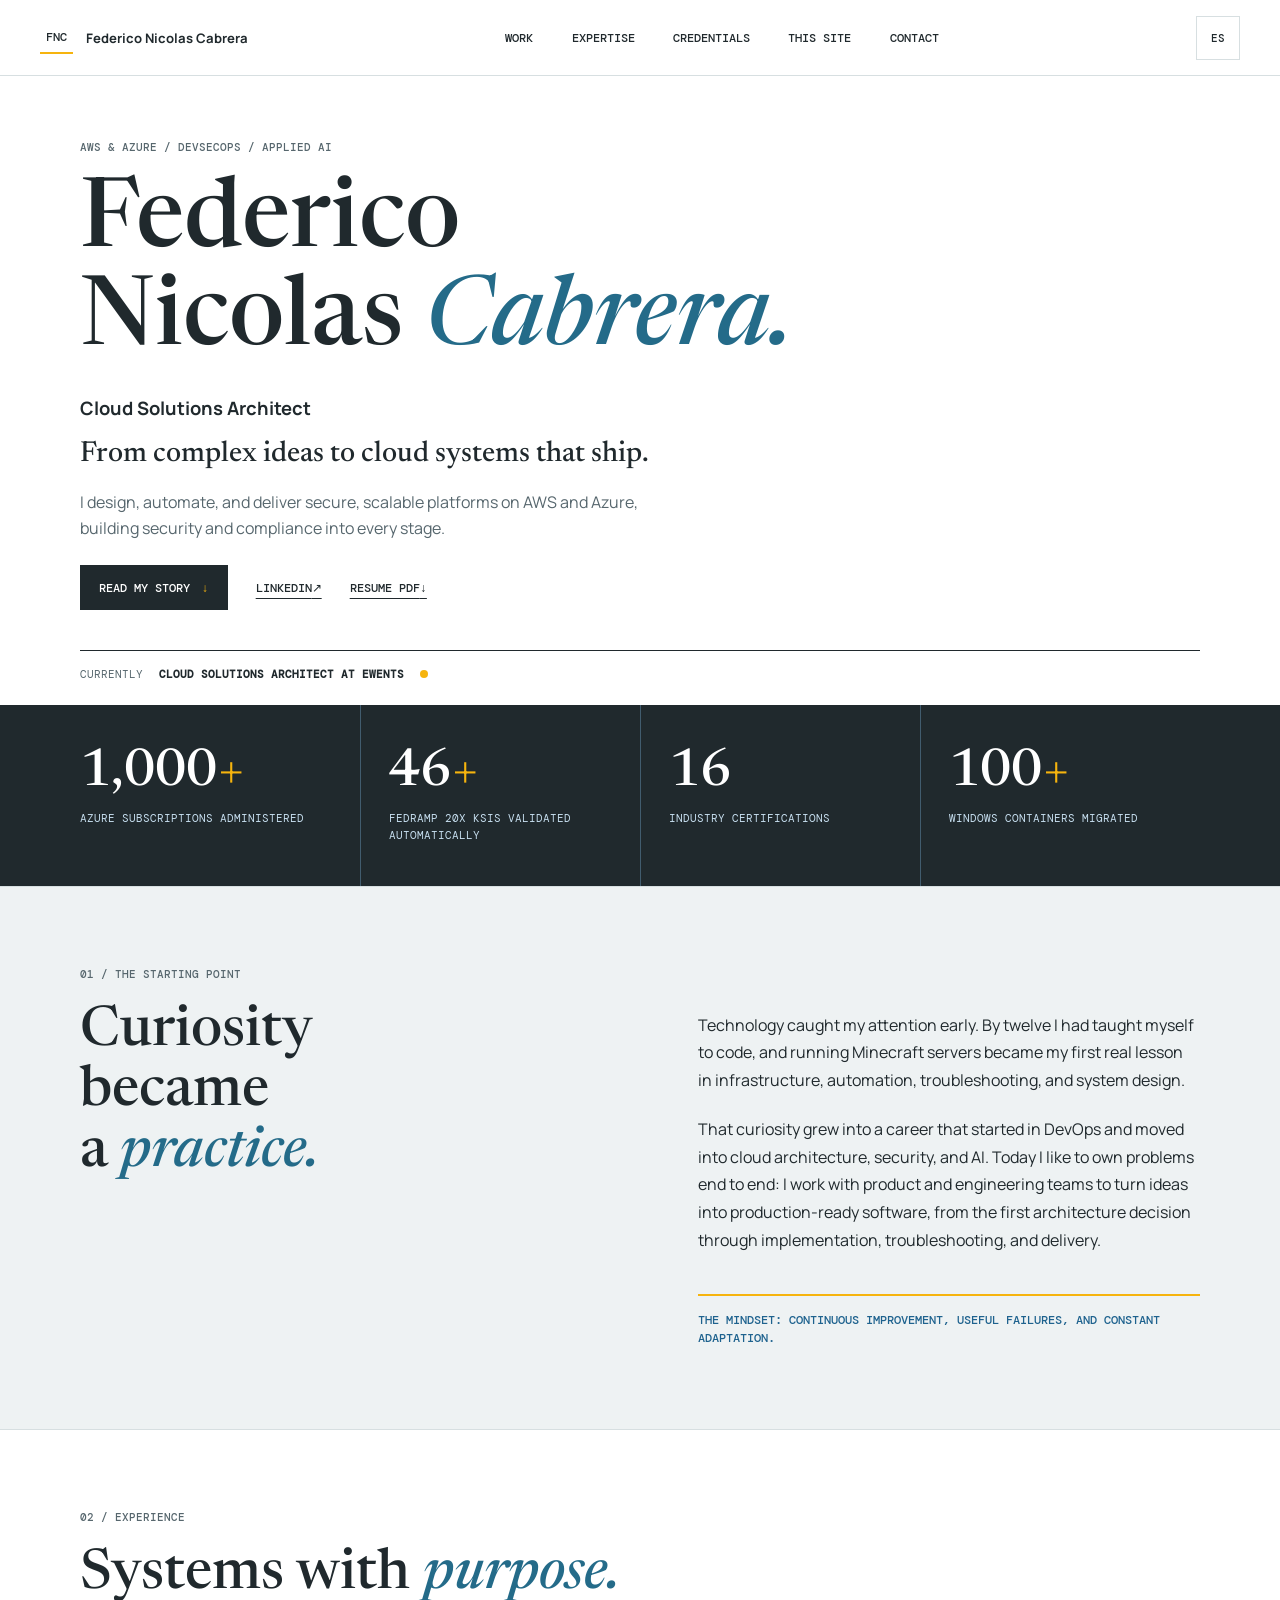
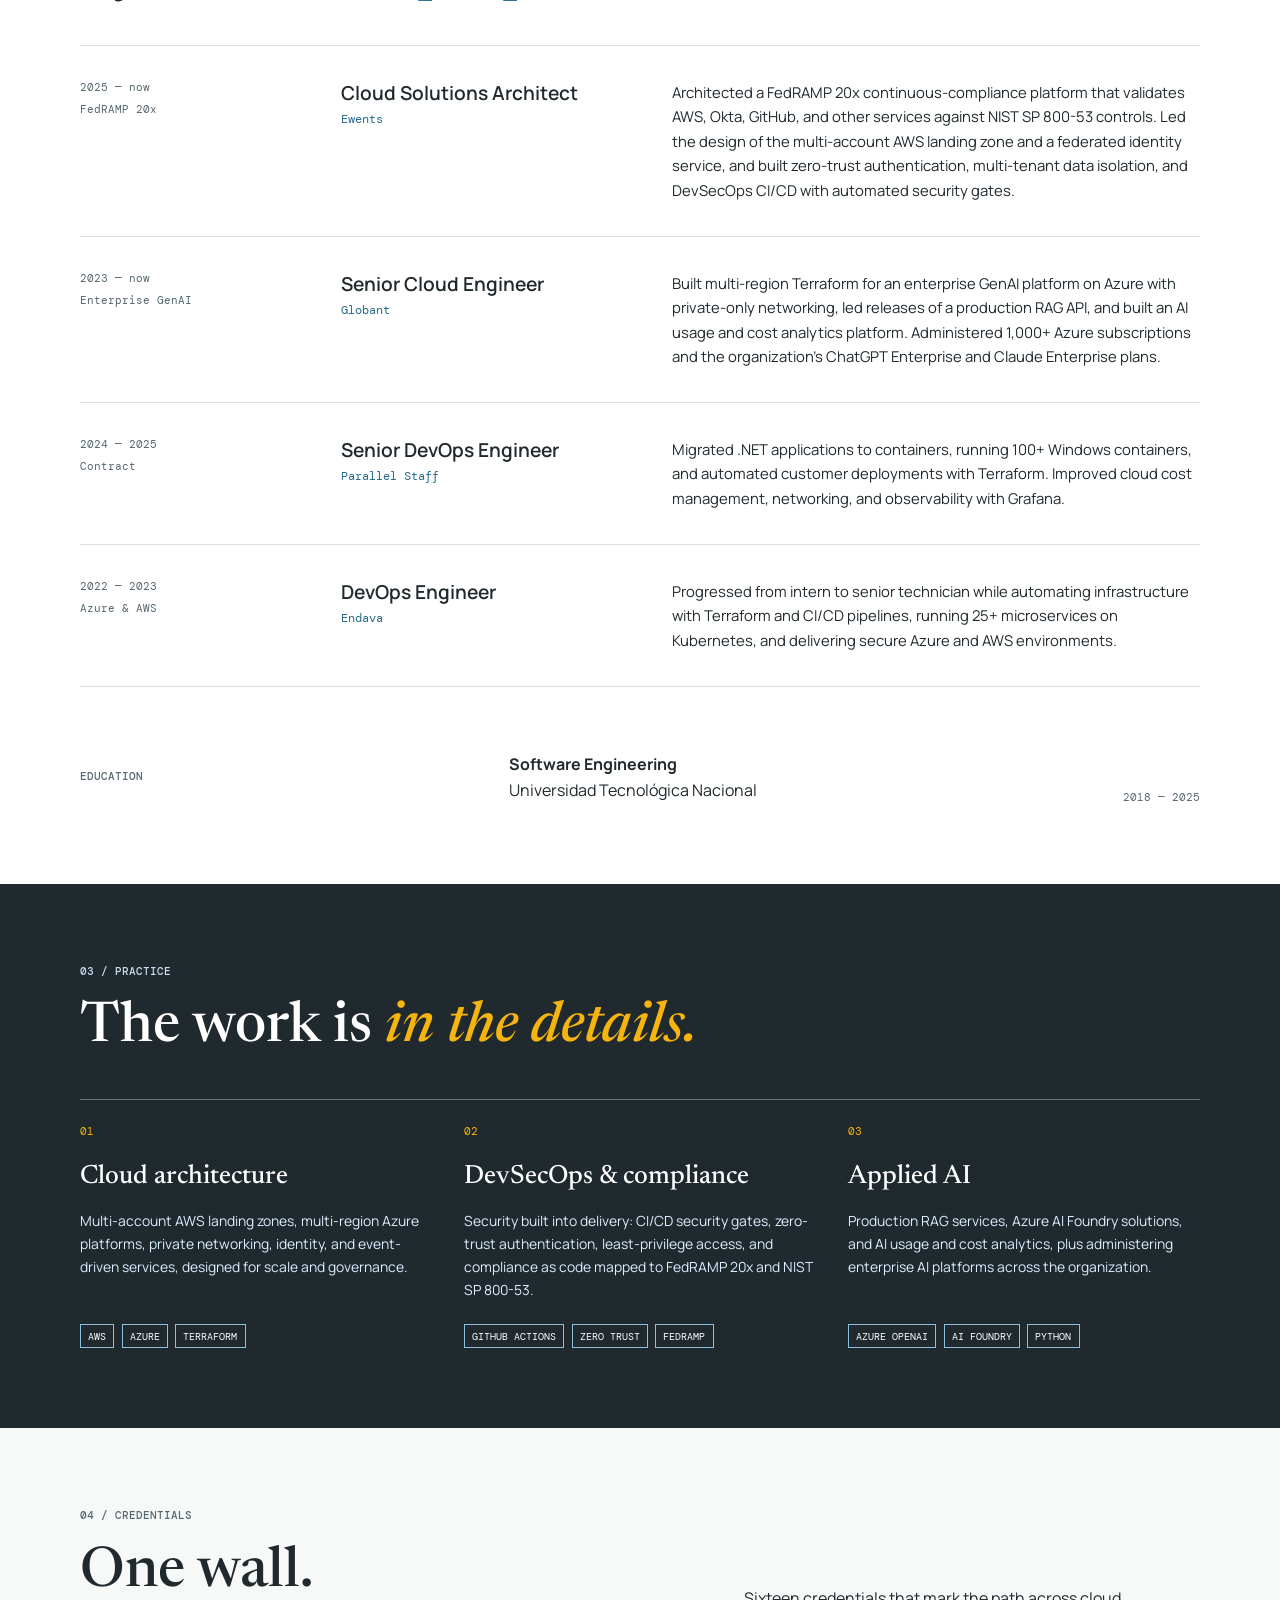
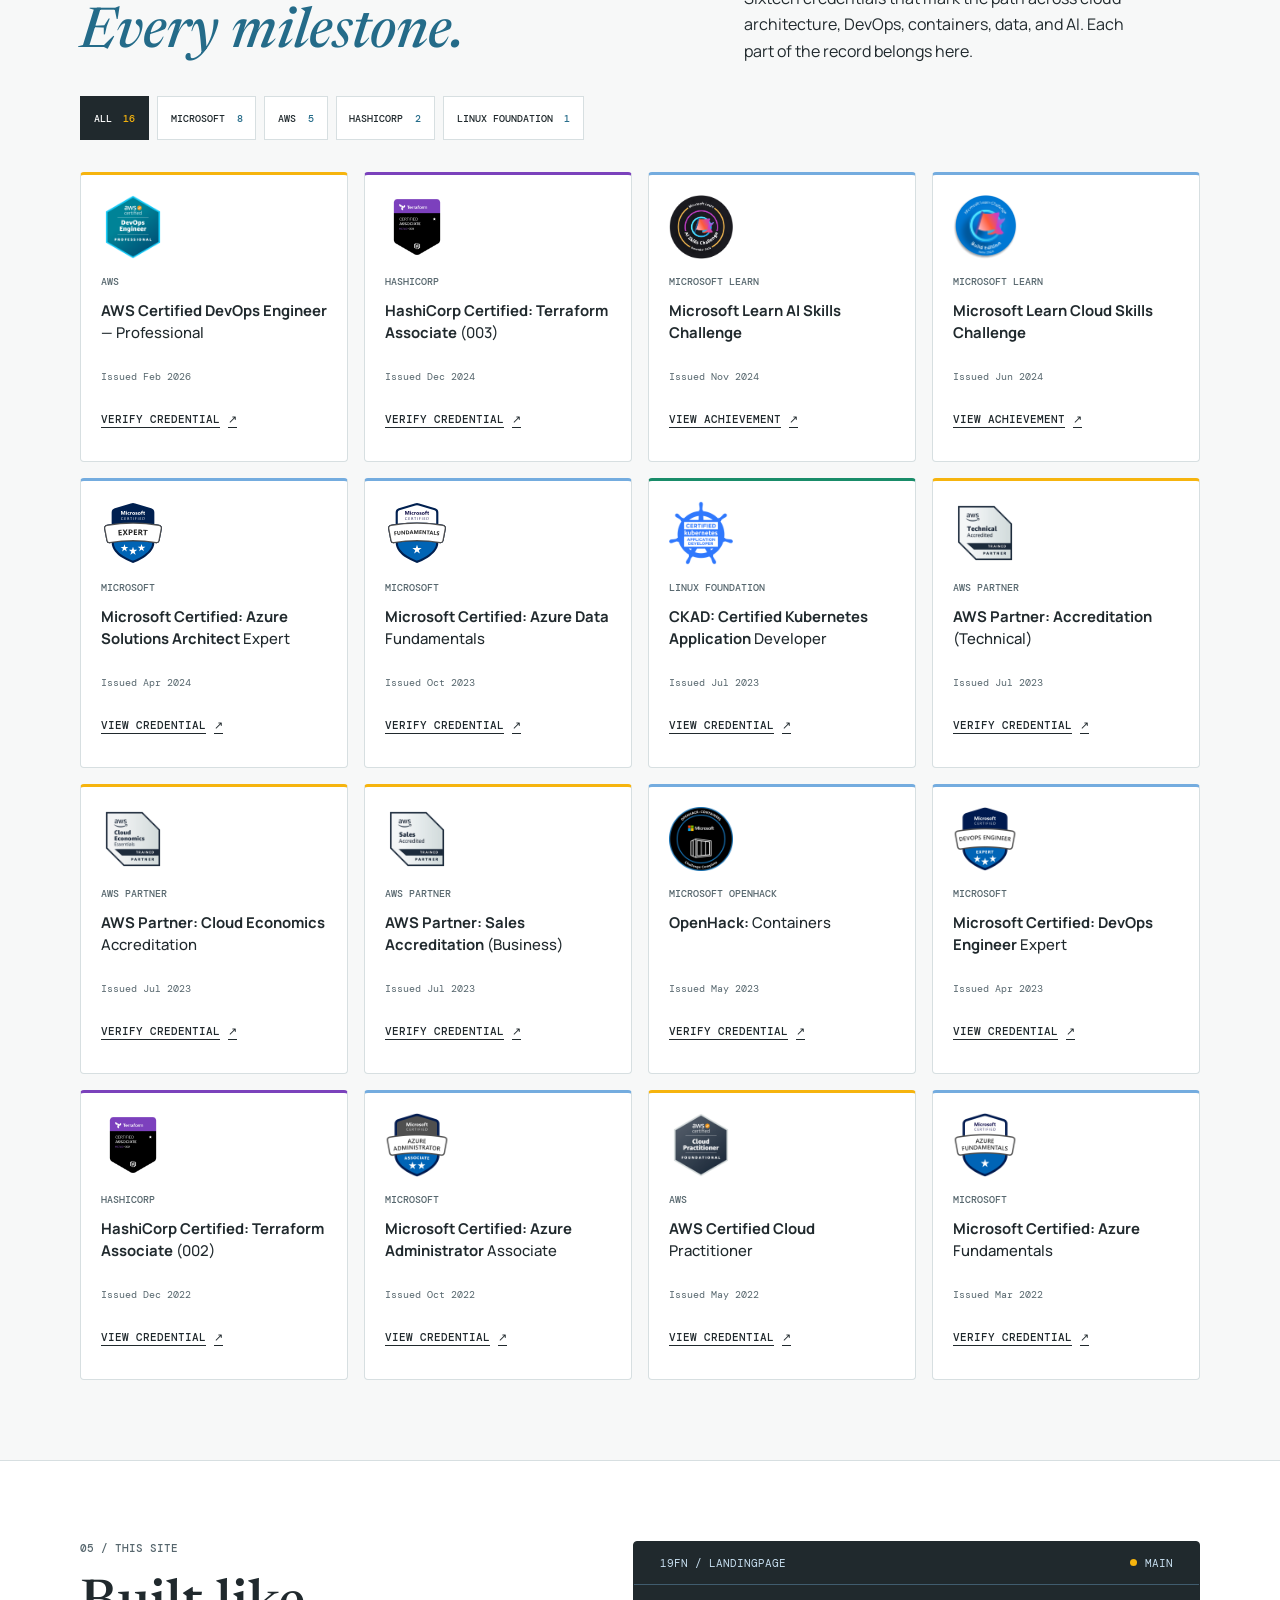
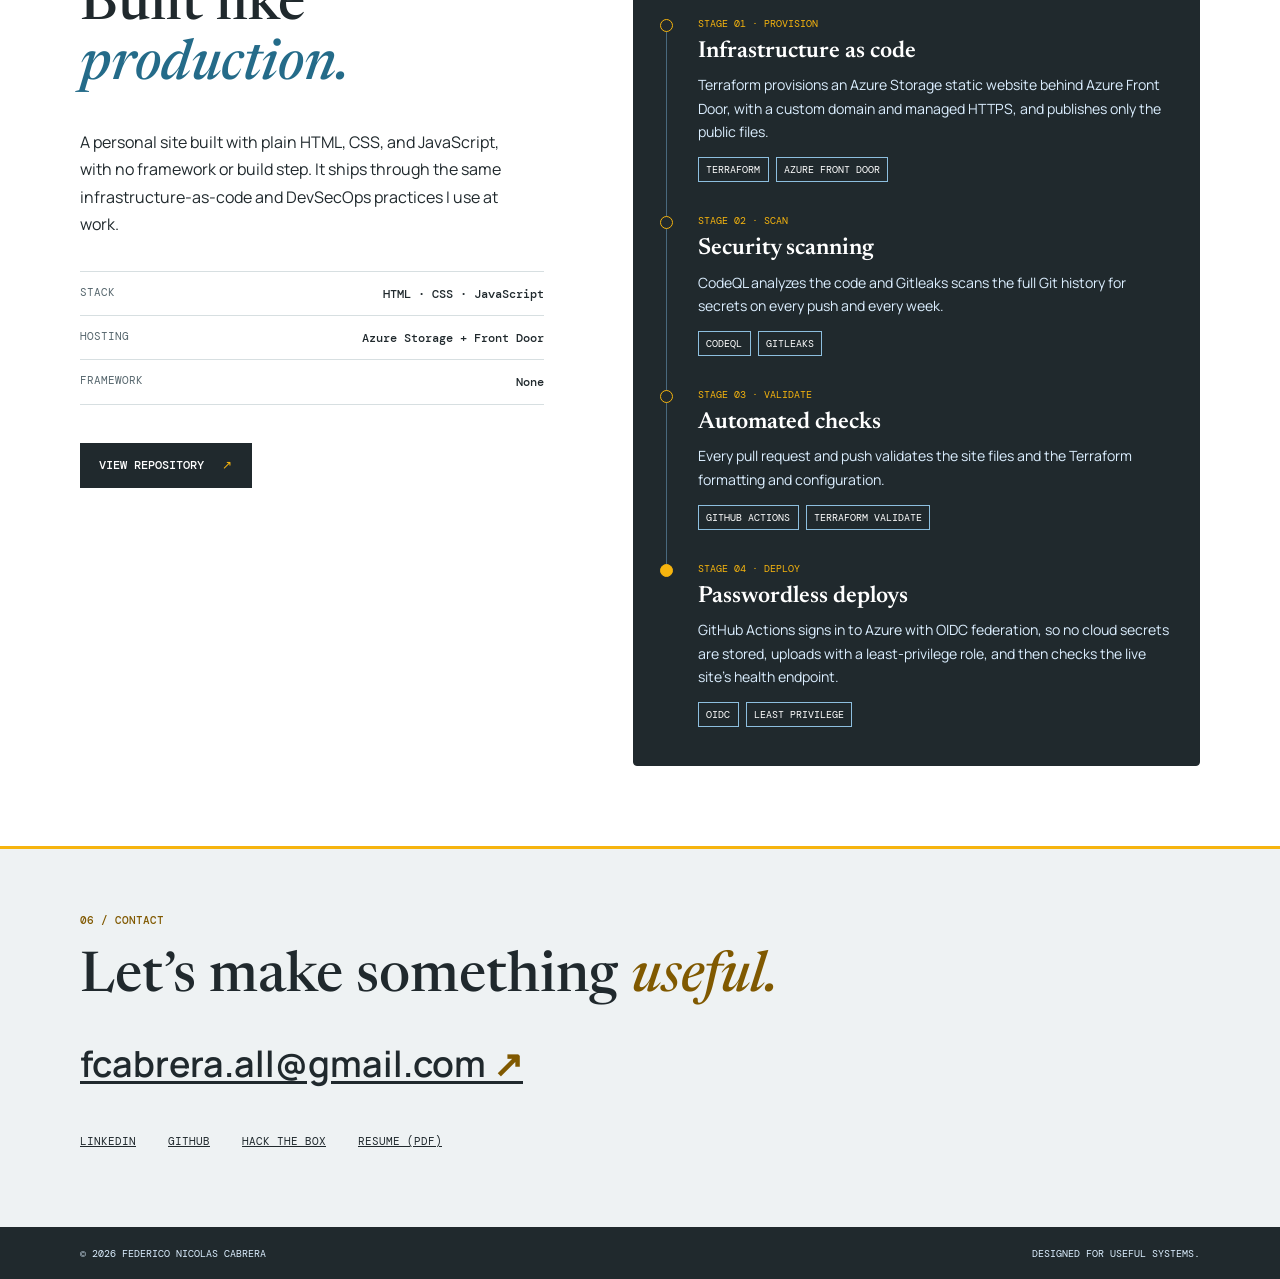
==== commit 950e9ec8: "Add resume PDF, enhance site navigation, and improve styling - Added a new resume PDF file for downl" ====
--- a/index.html
+++ b/index.html
@@ -17,14 +17,28 @@
   <a class="skip-link" href="#main">Skip to content</a>
   <header class="site-header">
     <a class="wordmark" href="#top" aria-label="Federico Nicolas Cabrera, home"><span>FNC</span><strong>Federico Nicolas Cabrera</strong></a>
-    <nav id="site-nav" class="site-nav" aria-label="Main navigation"><a href="#work" data-i18n="nav-work">Work</a><a href="#expertise" data-i18n="nav-expertise">Expertise</a><a href="#credentials" data-i18n="nav-credentials">Credentials</a><a href="#contact" data-i18n="nav-contact">Contact</a></nav>
+    <nav id="site-nav" class="site-nav" aria-label="Main navigation"><a href="#work" data-i18n="nav-work">Work</a><a href="#expertise" data-i18n="nav-expertise">Expertise</a><a href="#credentials" data-i18n="nav-credentials">Credentials</a><a href="#this-site" data-i18n="nav-site">This site</a><a href="#contact" data-i18n="nav-contact">Contact</a></nav>
     <div class="header-actions"><button class="language-toggle" type="button" aria-label="Cambiar a espanol">ES</button><button class="menu-button" type="button" aria-expanded="false" aria-controls="site-nav"><span></span><span></span><span></span><span class="sr-only">Open navigation</span></button></div>
   </header>
   <main id="main">
     <section id="top" class="hero section">
-      <div class="hero-copy reveal"><p class="eyebrow" translate="no">AWS &amp; Azure / DevSecOps / Applied AI</p><h1 data-i18n-html="hero-title">From complex<br />ideas to <em>cloud<br />systems</em> that ship.</h1><p class="hero-summary" data-i18n="hero-summary">I am Federico, a Cloud Solutions Architect with a DevSecOps and AI engineering background. I design, automate, and deliver secure, scalable platforms on AWS and Azure, building security and compliance into every stage.</p><div class="hero-actions"><a class="button button-primary" href="#story" data-i18n-html="hero-action">Read my story <span aria-hidden="true">↓</span></a><a class="text-link" href="https://www.linkedin.com/in/federicocabreraf" target="_blank" rel="noreferrer" translate="no">LinkedIn <span aria-hidden="true">↗</span></a></div></div>
-      <div class="hero-mark reveal" aria-label="Federico Nicolas Cabrera monogram"><div class="orbit orbit-one"></div><div class="orbit orbit-two"></div><div class="cross cross-one"></div><div class="cross cross-two"></div><span>FNC</span></div>
+      <div class="hero-copy reveal">
+        <p class="eyebrow" translate="no">AWS &amp; Azure / DevSecOps / Applied AI</p>
+        <h1 translate="no">Federico Nicolas <em>Cabrera.</em></h1>
+        <p class="hero-role" data-i18n="hero-role">Cloud Solutions Architect</p>
+        <p class="hero-proposition" data-i18n="hero-title">From complex ideas to cloud systems that ship.</p>
+        <p class="hero-summary" data-i18n="hero-summary">I design, automate, and deliver secure, scalable platforms on AWS and Azure, building security and compliance into every stage.</p>
+        <div class="hero-actions"><a class="button button-primary" href="#story" data-i18n-html="hero-action">Read my story <span aria-hidden="true">↓</span></a><a class="text-link" href="https://www.linkedin.com/in/federicocabreraf" target="_blank" rel="noreferrer" translate="no">LinkedIn <span aria-hidden="true">↗</span></a><a class="text-link" href="assets/Federico-Nicolas-Cabrera-Resume.pdf" download data-i18n-html="resume-download">Resume PDF <span aria-hidden="true">↓</span></a></div>
+      </div>
       <div class="hero-footnote"><span data-i18n="current-label">Currently</span><strong data-i18n="current-role">Cloud Solutions Architect at Ewents</strong><span class="status-dot" aria-hidden="true"></span></div>
+    </section>
+    <section class="section stats-section" aria-label="Highlights">
+      <dl class="stats-grid">
+        <div class="stat reveal"><dt data-i18n="stat-subscriptions">Azure subscriptions administered</dt><dd>1,000<span class="plus">+</span></dd></div>
+        <div class="stat reveal"><dt data-i18n="stat-ksis">FedRAMP 20x KSIs validated automatically</dt><dd>46<span class="plus">+</span></dd></div>
+        <div class="stat reveal"><dt data-i18n="stat-certs">Industry certifications</dt><dd>16</dd></div>
+        <div class="stat reveal"><dt data-i18n="stat-containers">Windows containers migrated</dt><dd>100<span class="plus">+</span></dd></div>
+      </dl>
     </section>
     <section id="story" class="section story-section">
       <p class="eyebrow reveal" data-i18n="story-eyebrow">01 / The starting point</p>
@@ -50,12 +64,12 @@
     </section>
     <section id="credentials" class="section credentials-section">
       <div class="credentials-heading reveal"><div><p class="eyebrow" data-i18n="credentials-eyebrow">04 / Credentials</p><h2 data-i18n-html="credentials-title">One wall.<br /><em>Every milestone.</em></h2></div><p data-i18n="credentials-description">Sixteen credentials that mark the path across cloud architecture, DevOps, containers, data, and AI. Each part of the record belongs here.</p></div>
-      <div class="vendor-tabs reveal" role="tablist" aria-label="Filter credentials by vendor">
-        <button class="vendor-tab is-active" role="tab" type="button" aria-selected="true" data-vendor="all">All <span>16</span></button>
-        <button class="vendor-tab" role="tab" type="button" aria-selected="false" data-vendor="microsoft">Microsoft <span>8</span></button>
-        <button class="vendor-tab" role="tab" type="button" aria-selected="false" data-vendor="aws">AWS <span>5</span></button>
-        <button class="vendor-tab" role="tab" type="button" aria-selected="false" data-vendor="hashicorp">HashiCorp <span>2</span></button>
-        <button class="vendor-tab" role="tab" type="button" aria-selected="false" data-vendor="linux">Linux Foundation <span>1</span></button>
+      <div class="vendor-tabs reveal" role="group" aria-label="Filter credentials by vendor">
+        <button class="vendor-tab is-active" type="button" aria-pressed="true" data-vendor="all">All <span>16</span></button>
+        <button class="vendor-tab" type="button" aria-pressed="false" data-vendor="microsoft">Microsoft <span>8</span></button>
+        <button class="vendor-tab" type="button" aria-pressed="false" data-vendor="aws">AWS <span>5</span></button>
+        <button class="vendor-tab" type="button" aria-pressed="false" data-vendor="hashicorp">HashiCorp <span>2</span></button>
+        <button class="vendor-tab" type="button" aria-pressed="false" data-vendor="linux">Linux Foundation <span>1</span></button>
       </div>
       <div class="credentials-panel"><div class="credential-grid credential-wall" translate="no">
         <article class="credential-card aws reveal"><img class="credential-badge" src="assets/img/aws-certified-devops-engineer-professional.png" alt="AWS Certified DevOps Engineer Professional badge" /><div class="issuer">AWS</div><h3>AWS Certified DevOps Engineer <span>— Professional</span></h3><p>Issued Feb 2026</p><a href="https://www.credly.com/badges/be7c0175-219f-4e35-a6fc-afe1f872b478" target="_blank" rel="noreferrer">Verify credential <span>↗</span></a></article>
@@ -76,7 +90,31 @@
         <article class="credential-card microsoft reveal"><img class="credential-badge" src="assets/img/microsoft-certified-azure-fundamentals.png" alt="Microsoft Certified Azure Fundamentals badge" /><div class="issuer">Microsoft</div><h3>Microsoft Certified: Azure <span>Fundamentals</span></h3><p>Issued Mar 2022</p><a href="https://learn.microsoft.com/api/credentials/share/en-us/federicocabreraf/42359D6861AB2B3A" target="_blank" rel="noreferrer">Verify credential <span>↗</span></a></article>
       </div></div>
     </section>
-    <section id="contact" class="section contact-section"><p class="eyebrow" data-i18n="contact-eyebrow">05 / Contact</p><h2 data-i18n-html="contact-title">Let&rsquo;s make<br />something <em>useful.</em></h2><a class="contact-email" href="mailto:fcabrera.all@gmail.com">fcabrera.all@gmail.com <span>↗</span></a><div class="contact-links" translate="no"><a href="https://www.linkedin.com/in/federicocabreraf" target="_blank" rel="noreferrer">LinkedIn</a><a href="https://github.com/19fn" target="_blank" rel="noreferrer">GitHub</a><a href="https://app.hackthebox.com/profile/603232" target="_blank" rel="noreferrer">Hack The Box</a></div></section>
+    <section id="this-site" class="section site-section">
+      <div class="site-layout">
+        <div class="site-intro reveal">
+          <p class="eyebrow" data-i18n="site-eyebrow">05 / This site</p>
+          <h2 data-i18n-html="site-title">Built like<br /><em>production.</em></h2>
+          <p class="site-lead" data-i18n="site-lead">A personal site built with plain HTML, CSS, and JavaScript, with no framework or build step. It ships through the same infrastructure-as-code and DevSecOps practices I use at work.</p>
+          <dl class="site-specs">
+            <div><dt data-i18n="spec-stack">Stack</dt><dd translate="no">HTML · CSS · JavaScript</dd></div>
+            <div><dt data-i18n="spec-hosting">Hosting</dt><dd translate="no">Azure Storage + Front Door</dd></div>
+            <div><dt data-i18n="spec-framework">Framework</dt><dd data-i18n="spec-none">None</dd></div>
+          </dl>
+          <a class="button button-primary" href="https://github.com/19fn/landingpage" target="_blank" rel="noreferrer" data-i18n-html="view-repo">View repository <span aria-hidden="true">↗</span></a>
+        </div>
+        <div class="pipeline reveal">
+          <div class="pipeline-head" translate="no"><span>19fn / landingpage</span><span>main</span></div>
+          <ol class="pipeline-stages">
+            <li><span class="stage-label" data-i18n="stage-1">Stage 01 · Provision</span><strong data-i18n="build-iac-title">Infrastructure as code</strong><p data-i18n="build-iac">Terraform provisions an Azure Storage static website behind Azure Front Door, with a custom domain and managed HTTPS, and publishes only the public files.</p><ul translate="no"><li>Terraform</li><li>Azure Front Door</li></ul></li>
+            <li><span class="stage-label" data-i18n="stage-2">Stage 02 · Scan</span><strong data-i18n="build-security-title">Security scanning</strong><p data-i18n="build-security">CodeQL analyzes the code and Gitleaks scans the full Git history for secrets on every push and every week.</p><ul translate="no"><li>CodeQL</li><li>Gitleaks</li></ul></li>
+            <li><span class="stage-label" data-i18n="stage-3">Stage 03 · Validate</span><strong data-i18n="build-checks-title">Automated checks</strong><p data-i18n="build-checks">Every pull request and push validates the site files and the Terraform formatting and configuration.</p><ul translate="no"><li>GitHub Actions</li><li>terraform validate</li></ul></li>
+            <li><span class="stage-label" data-i18n="stage-4">Stage 04 · Deploy</span><strong data-i18n="build-oidc-title">Passwordless deploys</strong><p data-i18n="build-oidc">GitHub Actions signs in to Azure with OIDC federation, so no cloud secrets are stored, uploads with a least-privilege role, and then checks the live site's health endpoint.</p><ul translate="no"><li>OIDC</li><li>Least privilege</li></ul></li>
+          </ol>
+        </div>
+      </div>
+    </section>
+    <section id="contact" class="section contact-section"><p class="eyebrow" data-i18n="contact-eyebrow">06 / Contact</p><h2 data-i18n-html="contact-title">Let&rsquo;s make<br />something <em>useful.</em></h2><a class="contact-email" href="mailto:fcabrera.all@gmail.com">fcabrera.all@gmail.com <span>↗</span></a><div class="contact-links" translate="no"><a href="https://www.linkedin.com/in/federicocabreraf" target="_blank" rel="noreferrer">LinkedIn</a><a href="https://github.com/19fn" target="_blank" rel="noreferrer">GitHub</a><a href="https://profile.hackthebox.com/profile/01a140d7-375d-73ba-911a-5724e329f93e" target="_blank" rel="noreferrer">Hack The Box</a><a href="assets/Federico-Nicolas-Cabrera-Resume.pdf" download data-i18n="resume-contact">Resume (PDF)</a></div></section>
   </main>
   <footer><span>© <span id="year"></span> Federico Nicolas Cabrera</span><span>Designed for useful systems.</span></footer>
   <script src="app.js"></script>
--- a/styles.css
+++ b/styles.css
@@ -1,13 +1,13 @@
 :root {
   --blue: #74acdf;
-  --blue-pale: #f5fbff;
-  --blue-soft: #e9f5ff;
-  --blue-line: #b9d9f2;
-  --blue-dark: #0b3558;
-  --blue-mid: #2876ad;
+  --blue-pale: #f7f8f8;
+  --blue-soft: #eef2f3;
+  --blue-line: #d7dfe1;
+  --blue-dark: #20292d;
+  --blue-mid: #246b89;
   --gold: #f6b40e;
   --gold-dark: #725000;
-  --muted: #386887;
+  --muted: #57676e;
   --white: #ffffff;
   --serif: "Newsreader", Georgia, serif;
   --sans: "Manrope", sans-serif;
@@ -27,6 +27,34 @@
   background: var(--white);
   color: var(--blue-dark);
   font-family: var(--sans);
+}
+
+body * {
+  letter-spacing: 0 !important;
+}
+
+a:focus-visible,
+button:focus-visible {
+  outline: 2px solid var(--blue-mid);
+  outline-offset: 4px;
+}
+
+button,
+.button,
+.text-link,
+.contact-links a {
+  min-height: 44px;
+}
+
+.button,
+.text-link,
+.contact-links a {
+  display: inline-flex;
+  align-items: center;
+}
+
+button {
+  font-family: inherit;
 }
 
 a {
@@ -62,7 +90,7 @@
   align-items: center;
   justify-content: space-between;
   height: 76px;
-  padding: 0 clamp(1.25rem, 4vw, 4.5rem);
+  padding: 0 max(1.25rem, calc((100% - 1200px) / 2));
   border-bottom: 1px solid var(--blue-line);
   background: var(--white);
 }
@@ -80,8 +108,8 @@
   place-items: center;
   width: 33px;
   height: 33px;
-  background: var(--blue-dark);
-  color: var(--gold);
+  border-bottom: 2px solid var(--gold);
+  color: var(--blue-dark);
   font: 500 0.75rem var(--mono);
 }
 
@@ -101,8 +129,8 @@
 }
 
 .language-toggle {
-  min-width: 2.5rem;
-  min-height: 2rem;
+  min-width: 44px;
+  min-height: 44px;
   padding: 0.25rem 0.45rem;
   border: 1px solid var(--blue-line);
   background: var(--white);
@@ -115,7 +143,6 @@
 .language-toggle:hover,
 .language-toggle:focus-visible {
   border-color: var(--blue-dark);
-  outline: 0;
 }
 
 .site-nav a {
@@ -147,8 +174,8 @@
 }
 
 .section {
-  padding-right: clamp(1.25rem, 9vw, 10rem);
-  padding-left: clamp(1.25rem, 9vw, 10rem);
+  padding-right: max(1.25rem, calc((100% - 1120px) / 2));
+  padding-left: max(1.25rem, calc((100% - 1120px) / 2));
 }
 
 .eyebrow {
@@ -162,7 +189,7 @@
 h2,
 .hero h1 {
   margin: 0;
-  font: 600 clamp(3.5rem, 7vw, 7rem) / 0.87 var(--serif);
+  font: 500 3.5rem / 1.08 var(--serif);
   letter-spacing: 0;
   text-wrap: balance;
 }
@@ -175,29 +202,45 @@
 
 .hero {
   position: relative;
-  display: grid;
-  grid-template-columns: 1.3fr 0.7fr;
-  grid-template-rows: 1fr auto;
-  min-height: calc(100vh - 76px);
-  padding-top: clamp(4rem, 10vw, 9rem);
-  padding-bottom: 2rem;
-  overflow: hidden;
-  background-color: var(--blue-pale);
-  background-image:
-    linear-gradient(rgba(116, 172, 223, 0.17) 1px, transparent 1px),
-    linear-gradient(90deg, rgba(116, 172, 223, 0.17) 1px, transparent 1px);
-  background-size: 36px 36px;
+  padding-top: 4rem;
+  padding-bottom: 1.5rem;
+  background: var(--white);
+}
+
+.hero-copy {
+  max-width: 64rem;
+}
+
+.hero h1 {
+  max-width: 64rem;
+  font-size: 6rem;
+  line-height: 1.02;
+  text-wrap: balance;
+}
+
+.hero-role {
+  margin: 1.5rem 0 0;
+  font-size: 1.15rem;
+  font-weight: 700;
+}
+
+.hero-proposition {
+  max-width: 42rem;
+  margin: 1rem 0 0;
+  font: 500 1.8rem / 1.25 var(--serif);
 }
 
 .hero-summary {
-  max-width: 480px;
-  margin: 2rem 0 2.2rem;
-  font-size: clamp(1rem, 1.7vw, 1.22rem);
+  max-width: 38rem;
+  margin: 1rem 0 1.5rem;
+  color: var(--muted);
+  font-size: 1rem;
   line-height: 1.65;
 }
 
 .hero-actions {
   display: flex;
+  flex-wrap: wrap;
   align-items: center;
   gap: 1.75rem;
 }
@@ -227,72 +270,13 @@
   text-transform: uppercase;
 }
 
-.hero-mark {
-  position: relative;
-  display: grid;
-  place-items: center;
-  align-self: center;
-  justify-self: end;
-  width: min(30vw, 360px);
-  aspect-ratio: 1;
-  overflow: hidden;
-  border: 1px solid var(--blue-dark);
-  background: var(--blue);
-}
-
-.hero-mark > span {
-  position: relative;
-  z-index: 1;
-  font: 600 clamp(4rem, 9vw, 9rem) var(--serif);
-}
-
-.hero-mark small {
-  position: absolute;
-  right: 1rem;
-  bottom: 1rem;
-  font: 0.62rem / 1.45 var(--mono);
-  text-align: right;
-  text-transform: uppercase;
-}
-
-.orbit {
-  position: absolute;
-  border: 1px solid var(--blue-dark);
-  border-radius: 50%;
-}
-
-.orbit-one {
-  width: 145%;
-  height: 40%;
-  transform: rotate(42deg);
-}
-
-.orbit-two {
-  width: 40%;
-  height: 145%;
-  transform: rotate(42deg);
-}
-
-.cross {
-  position: absolute;
-  background: var(--blue-dark);
-}
-
-.cross-one {
-  width: 100%;
-  height: 1px;
-}
-
-.cross-two {
-  width: 1px;
-  height: 100%;
-}
-
 .hero-footnote {
   display: flex;
+  flex-wrap: wrap;
   grid-column: 1 / -1;
   align-items: center;
   gap: 1rem;
+  margin-top: 2.5rem;
   padding-top: 1rem;
   border-top: 1px solid var(--blue-dark);
   font: 0.68rem var(--mono);
@@ -312,8 +296,8 @@
 }
 
 .story-section {
-  padding-top: clamp(5rem, 10vw, 9rem);
-  padding-bottom: clamp(5rem, 9vw, 8rem);
+  padding-top: 5rem;
+  padding-bottom: 5rem;
   border-top: 1px solid var(--blue-line);
   border-bottom: 1px solid var(--blue-line);
   background: var(--blue-soft);
@@ -323,11 +307,12 @@
   display: grid;
   grid-template-columns: 1.05fr 0.95fr;
   align-items: start;
-  gap: clamp(2.5rem, 8vw, 9rem);
+  gap: 4rem;
 }
 
 .story-layout h2 {
-  font-size: clamp(3rem, 6vw, 6rem);
+  max-width: 25rem;
+  font-size: 3.5rem;
   text-wrap: balance;
 }
 
@@ -338,7 +323,7 @@
 
 .story-copy p {
   margin: 0 0 1.4rem;
-  font-size: clamp(1rem, 1.4vw, 1.14rem);
+  font-size: 1rem;
   line-height: 1.72;
 }
 
@@ -354,18 +339,19 @@
 }
 
 .work-section {
-  padding-top: clamp(5rem, 10vw, 9rem);
-  padding-bottom: clamp(5rem, 9vw, 8rem);
+  padding-top: 5rem;
+  padding-bottom: 5rem;
 }
 
 .section-intro {
-  margin-bottom: 4rem;
+  max-width: 40rem;
+  margin-bottom: 2.5rem;
 }
 
 .section-intro h2,
 .credentials-heading h2,
 .contact-section h2 {
-  font-size: clamp(3rem, 6vw, 6rem);
+  font-size: 3.5rem;
   text-wrap: balance;
 }
 
@@ -426,8 +412,8 @@
 }
 
 .expertise-section {
-  padding-top: clamp(5rem, 10vw, 9rem);
-  padding-bottom: clamp(5rem, 10vw, 9rem);
+  padding-top: 5rem;
+  padding-bottom: 5rem;
   background: var(--blue-dark);
   color: var(--white);
 }
@@ -443,18 +429,15 @@
 
 .expertise-grid {
   display: grid;
-  grid-template-columns: repeat(3, 1fr);
-  border-top: 1px solid #72a9cf;
-  border-left: 1px solid #72a9cf;
+  grid-template-columns: repeat(3, minmax(0, 1fr));
+  gap: 2rem;
+  border-top: 1px solid #61747c;
 }
 
 .expertise-card {
   display: flex;
   flex-direction: column;
-  min-height: 300px;
-  padding: 1.6rem;
-  border-right: 1px solid #72a9cf;
-  border-bottom: 1px solid #72a9cf;
+  padding: 1.5rem 0 0;
 }
 
 .expertise-card > span {
@@ -462,8 +445,8 @@
 }
 
 .expertise-card h3 {
-  margin: auto 0 1rem;
-  font: 600 1.8rem var(--serif);
+  margin: 1.5rem 0 1rem;
+  font: 500 1.65rem / 1.2 var(--serif);
 }
 
 .expertise-card p {
@@ -477,7 +460,7 @@
   display: flex;
   flex-wrap: wrap;
   gap: 0.45rem;
-  margin: 0;
+  margin: auto 0 0;
   padding: 0;
   list-style: none;
 }
@@ -490,8 +473,8 @@
 }
 
 .credentials-section {
-  padding-top: clamp(5rem, 10vw, 9rem);
-  padding-bottom: clamp(5rem, 9vw, 8rem);
+  padding-top: 5rem;
+  padding-bottom: 5rem;
   background: var(--blue-pale);
 }
 
@@ -499,7 +482,7 @@
   display: grid;
   grid-template-columns: 1.15fr 0.85fr;
   gap: 3rem;
-  margin-bottom: 3rem;
+  margin-bottom: 2rem;
 }
 
 .credentials-heading > p {
@@ -548,8 +531,8 @@
 
 .credential-grid {
   display: grid;
-  grid-template-columns: repeat(4, 1fr);
-  gap: 0;
+  grid-template-columns: repeat(4, minmax(0, 1fr));
+  gap: 1rem;
 }
 
 .credential-card {
@@ -558,13 +541,19 @@
   position: relative;
   display: flex;
   flex-direction: column;
-  min-height: 260px;
+  min-height: 290px;
   padding: 1.25rem;
-  overflow: hidden;
-  border: 0.5px solid var(--vendor-color);
-  border-top-width: 5px;
+  border: 1px solid var(--blue-line);
+  border-top: 3px solid var(--vendor-color);
+  border-radius: 4px;
   background: var(--white);
-  color: #176394;
+  color: var(--blue-dark);
+  transition: border-color 0.2s ease;
+}
+
+.credential-card:hover,
+.credential-card:focus-within {
+  border-color: var(--vendor-color);
 }
 
 .credential-card[hidden] {
@@ -578,23 +567,19 @@
 .credential-card.aws,
 .credential-card.linux {
   --vendor-color: var(--gold);
-  color: var(--gold-dark);
 }
 
 .credential-card.microsoft,
 .credential-card.openhack {
   --vendor-color: var(--blue);
-  color: #176394;
 }
 
 .credential-card.hashicorp {
   --vendor-color: #7b42bc;
-  color: #5b2c8f;
 }
 
 .credential-card.linux {
   --vendor-color: #198c69;
-  color: #17684e;
 }
 
 .credential-icon {
@@ -610,13 +595,14 @@
 }
 
 .credential-badge {
-  width: 82px;
-  height: 82px;
+  width: 64px;
+  height: 64px;
   margin-bottom: 1rem;
   object-fit: contain;
 }
 
 .issuer {
+  color: var(--muted);
   font: 500 0.63rem var(--mono);
   letter-spacing: 0.08em;
   text-transform: uppercase;
@@ -624,19 +610,19 @@
 
 .credential-card h3 {
   max-width: 100%;
-  margin: auto 0 0.6rem;
-  font: 600 1.4rem / 1.04 var(--serif);
-  overflow-wrap: anywhere;
+  margin: 0.75rem 0;
+  font: 700 0.93rem / 1.45 var(--sans);
+  overflow-wrap: break-word;
 }
 
 .credential-card h3 span {
-  display: block;
+  display: inline;
   color: inherit;
   font-weight: 500;
 }
 
 .credential-card p {
-  margin: 0 0 1rem;
+  margin: auto 0 0.8rem;
   color: var(--muted);
   font: 0.64rem / 1.5 var(--mono);
 }
@@ -646,12 +632,17 @@
   font: 500 0.66rem var(--mono);
   text-underline-offset: 0.25rem;
   text-transform: uppercase;
+  min-height: 44px;
+  display: flex;
+  align-items: center;
+  gap: 0.5rem;
 }
 
 .contact-section {
-  padding-top: clamp(5rem, 10vw, 9rem);
-  padding-bottom: 5rem;
-  background: var(--blue);
+  padding-top: 4rem;
+  padding-bottom: 4rem;
+  border-top: 3px solid var(--gold);
+  background: var(--blue-soft);
   color: var(--blue-dark);
 }
 
@@ -663,8 +654,10 @@
 
 .contact-email {
   display: inline-block;
-  margin-top: 3rem;
-  font: 600 clamp(1.25rem, 3vw, 3rem) / 1.2 var(--sans);
+  max-width: 100%;
+  margin-top: 2rem;
+  font: 600 2.25rem / 1.3 var(--sans);
+  overflow-wrap: anywhere;
   text-underline-offset: 0.25rem;
 }
 
@@ -672,7 +665,7 @@
   display: flex;
   flex-wrap: wrap;
   gap: 2rem;
-  margin-top: 5rem;
+  margin-top: 2rem;
 }
 
 .contact-links a {
@@ -685,7 +678,7 @@
   display: flex;
   justify-content: space-between;
   gap: 1rem;
-  padding: 1.2rem clamp(1.25rem, 9vw, 10rem);
+  padding: 1.2rem max(1.25rem, calc((100% - 1120px) / 2));
   background: var(--blue-dark);
   color: #dbeeff;
   font: 0.64rem var(--mono);
@@ -713,9 +706,14 @@
 }
 
 .reveal {
+  opacity: 1;
+  transform: none;
+  transition: opacity 0.6s ease, transform 0.6s ease;
+}
+
+.reveal.is-pending {
   opacity: 0;
-  transform: translateY(16px);
-  transition: opacity 0.6s ease, transform 0.6s ease;
+  transform: translateY(12px);
 }
 
 .reveal.is-visible {
@@ -728,7 +726,8 @@
     scroll-behavior: auto;
   }
 
-  .reveal {
+  .reveal,
+  .reveal.is-pending {
     opacity: 1;
     transform: none;
     transition: none;
@@ -762,19 +761,16 @@
   }
 
   .language-toggle {
-    min-height: 2.1rem;
+    min-height: 44px;
   }
 
   .hero {
-    grid-template-columns: 1fr;
-    min-height: auto;
-    padding-top: 4rem;
-  }
-
-  .hero-mark {
-    justify-self: start;
-    width: min(72vw, 320px);
-    margin: 3.5rem 0;
+    padding-top: 2.5rem;
+  }
+
+  .hero h1 {
+    max-width: 38rem;
+    font-size: 4.5rem;
   }
 
   .hero-footnote {
@@ -812,7 +808,23 @@
 
   .expertise-grid,
   .credential-grid {
-    grid-template-columns: repeat(2, 1fr);
+    grid-template-columns: repeat(2, minmax(0, 1fr));
+  }
+
+  .expertise-grid {
+    grid-template-columns: 1fr;
+  }
+
+  .story-layout h2,
+  .section-intro h2,
+  .credentials-heading h2,
+  .contact-section h2,
+  .site-intro h2 {
+    font-size: 2.75rem;
+  }
+
+  .contact-email {
+    font-size: 1.75rem;
   }
 
   .credentials-heading {
@@ -844,11 +856,46 @@
 
 @media (max-width: 450px) {
   .wordmark strong {
-    display: none;
+    max-width: 9rem;
+    font-size: 0.7rem;
+    line-height: 1.4;
   }
 
   .hero h1 {
-    font-size: clamp(3.1rem, 16vw, 4.5rem);
+    font-size: 2.65rem;
+    line-height: 1;
+  }
+
+  .hero {
+    padding-top: 1.5rem;
+    padding-bottom: 1rem;
+  }
+
+  .hero .eyebrow {
+    margin-bottom: 1rem;
+    font-size: 0.62rem;
+  }
+
+  .hero-summary {
+    margin-bottom: 1rem;
+    font-size: 0.9rem;
+    line-height: 1.55;
+  }
+
+  .hero-footnote {
+    gap: 0.5rem;
+    margin-top: 1.25rem;
+    font-size: 0.6rem;
+    line-height: 1.5;
+  }
+
+  .hero-role {
+    margin-top: 1rem;
+    font-size: 1rem;
+  }
+
+  .hero-proposition {
+    font-size: 1.25rem;
   }
 
   h2,
@@ -857,9 +904,7 @@
   }
 
   .hero-actions {
-    align-items: flex-start;
-    flex-direction: column;
-    gap: 1.2rem;
+    gap: 0.75rem 1.25rem;
   }
 
   .expertise-grid,
@@ -868,7 +913,52 @@
   }
 
   .credential-card {
-    min-height: 215px;
+    display: grid;
+    grid-template-columns: 52px minmax(0, 1fr);
+    column-gap: 1rem;
+    min-height: 0;
+    padding: 1rem;
+  }
+
+  .credential-card > :not(.credential-badge):not(.credential-icon) {
+    grid-column: 2;
+  }
+
+  .credential-card .credential-badge {
+    grid-column: 1;
+    grid-row: 1 / 5;
+    width: 52px;
+    height: 52px;
+    margin: 0;
+  }
+
+  .credential-card h3 {
+    margin: 0.4rem 0;
+  }
+
+  .credential-card p {
+    margin: 0;
+  }
+
+  .story-layout h2,
+  .section-intro h2,
+  .credentials-heading h2,
+  .contact-section h2,
+  .site-intro h2 {
+    font-size: 2.25rem;
+  }
+
+  .story-section,
+  .work-section,
+  .expertise-section,
+  .credentials-section,
+  .site-section {
+    padding-top: 3rem;
+    padding-bottom: 3rem;
+  }
+
+  .contact-email {
+    font-size: 1.2rem;
   }
 
   .education {
@@ -879,3 +969,285 @@
     flex-direction: column;
   }
 }
+
+
+.stats-section {
+  background: var(--blue-dark);
+  color: var(--white);
+}
+
+.stats-grid {
+  display: grid;
+  grid-template-columns: repeat(4, 1fr);
+  margin: 0;
+}
+
+.stat {
+  display: flex;
+  flex-direction: column-reverse;
+  justify-content: flex-end;
+  gap: 0.75rem;
+  padding: 2.6rem 1.75rem;
+  border-left: 1px solid rgba(114, 169, 207, 0.4);
+}
+
+.stat:first-child {
+  padding-left: 0;
+  border-left: 0;
+}
+
+.stat dd {
+  margin: 0;
+  font: 500 3.25rem / 1 var(--serif);
+}
+
+.stat dd .plus {
+  color: var(--gold);
+}
+
+.stat dt {
+  max-width: 15rem;
+  color: #c6deef;
+  font: 0.66rem / 1.6 var(--mono);
+  letter-spacing: 0.06em;
+  text-transform: uppercase;
+}
+
+.site-section {
+  padding-top: 5rem;
+  padding-bottom: 5rem;
+  border-top: 1px solid var(--blue-line);
+  background: var(--white);
+}
+
+.site-layout {
+  display: grid;
+  grid-template-columns: 0.9fr 1.1fr;
+  align-items: start;
+  gap: clamp(2.5rem, 7vw, 7rem);
+}
+
+.site-intro h2 {
+  font-size: 3.5rem;
+  text-wrap: balance;
+}
+
+@media (max-width: 800px) {
+  .site-intro h2 {
+    font-size: 2.75rem;
+  }
+}
+
+@media (max-width: 450px) {
+  .site-intro h2 {
+    font-size: 2.25rem;
+  }
+
+  .site-section {
+    padding-top: 3rem;
+    padding-bottom: 3rem;
+  }
+
+  .hero-footnote {
+    margin-top: 1rem;
+  }
+}
+
+.site-lead {
+  max-width: 28rem;
+  margin: 2rem 0;
+  font-size: 1rem;
+  line-height: 1.72;
+}
+
+.site-specs {
+  margin: 0 0 2.4rem;
+  border-top: 1px solid var(--blue-line);
+}
+
+.site-specs div {
+  display: flex;
+  justify-content: space-between;
+  gap: 1.5rem;
+  flex-wrap: wrap;
+  padding: 0.85rem 0;
+  border-bottom: 1px solid var(--blue-line);
+}
+
+.site-specs dt {
+  color: var(--muted);
+  font: 0.66rem var(--mono);
+  letter-spacing: 0.06em;
+  text-transform: uppercase;
+}
+
+.site-specs dd {
+  margin: 0;
+  font: 500 0.78rem var(--mono);
+  text-align: right;
+}
+
+.site-intro .button {
+  display: inline-block;
+}
+
+.pipeline {
+  border: 1px solid var(--blue-dark);
+  background: var(--blue-dark);
+  color: var(--white);
+  border-radius: 4px;
+}
+
+.pipeline-head {
+  display: flex;
+  justify-content: space-between;
+  gap: 1rem;
+  flex-wrap: wrap;
+  padding: 0.9rem 1.6rem;
+  border-bottom: 1px solid rgba(114, 169, 207, 0.4);
+  color: #c6deef;
+  font: 0.66rem var(--mono);
+  letter-spacing: 0.06em;
+  text-transform: uppercase;
+}
+
+.pipeline-head span:last-child::before {
+  content: "";
+  display: inline-block;
+  width: 7px;
+  height: 7px;
+  margin-right: 0.5rem;
+  border-radius: 50%;
+  background: var(--gold);
+  vertical-align: 1px;
+}
+
+.pipeline-stages {
+  margin: 0;
+  padding: 2rem 1.6rem 0.4rem;
+  list-style: none;
+}
+
+.pipeline-stages > li {
+  position: relative;
+  padding: 0 0 2rem 2.4rem;
+}
+
+.pipeline-stages > li::before {
+  content: "";
+  position: absolute;
+  top: 0.2rem;
+  bottom: -0.2rem;
+  left: 6px;
+  width: 1px;
+  background: rgba(114, 169, 207, 0.5);
+}
+
+.pipeline-stages > li:last-child::before {
+  display: none;
+}
+
+.pipeline-stages > li::after {
+  content: "";
+  position: absolute;
+  top: 0.15rem;
+  left: 0;
+  width: 11px;
+  height: 11px;
+  border: 1px solid var(--gold);
+  border-radius: 50%;
+  background: var(--blue-dark);
+}
+
+.pipeline-stages > li:last-child::after {
+  background: var(--gold);
+}
+
+.stage-label {
+  display: block;
+  margin-bottom: 0.55rem;
+  color: var(--gold);
+  font: 0.64rem var(--mono);
+  letter-spacing: 0.08em;
+  text-transform: uppercase;
+}
+
+.pipeline-stages strong {
+  display: block;
+  margin-bottom: 0.5rem;
+  font: 600 1.45rem / 1.15 var(--serif);
+}
+
+.pipeline-stages p {
+  max-width: 34rem;
+  margin: 0 0 0.9rem;
+  color: #dbeeff;
+  font-size: 0.88rem;
+  line-height: 1.65;
+}
+
+.pipeline-stages ul {
+  display: flex;
+  flex-wrap: wrap;
+  gap: 0.45rem;
+  margin: 0;
+  padding: 0;
+  list-style: none;
+}
+
+.pipeline-stages ul li {
+  padding: 0.3rem 0.45rem;
+  border: 1px solid #8dbfdf;
+  font: 0.6rem var(--mono);
+  text-transform: uppercase;
+}
+
+@media (max-width: 800px) {
+  .stats-grid {
+    grid-template-columns: repeat(2, 1fr);
+  }
+
+  .stat {
+    padding: 2rem 1.25rem;
+  }
+
+  .stat:nth-child(odd) {
+    padding-left: 0;
+    border-left: 0;
+  }
+
+  .stat:nth-child(n + 3) {
+    border-top: 1px solid rgba(114, 169, 207, 0.4);
+  }
+
+  .site-layout {
+    grid-template-columns: 1fr;
+  }
+
+  .pipeline {
+    box-shadow: 6px 6px 0 var(--blue-soft);
+  }
+}
+
+@media (max-width: 450px) {
+  .stats-grid {
+    grid-template-columns: 1fr;
+  }
+
+  .stat {
+    padding: 1.6rem 0;
+    border-left: 0;
+  }
+
+  .stat + .stat {
+    border-top: 1px solid rgba(114, 169, 207, 0.4);
+  }
+
+  .pipeline-stages {
+    padding: 1.6rem 1.1rem 0.2rem;
+  }
+
+  .pipeline-stages > li {
+    padding-left: 2rem;
+  }
+}
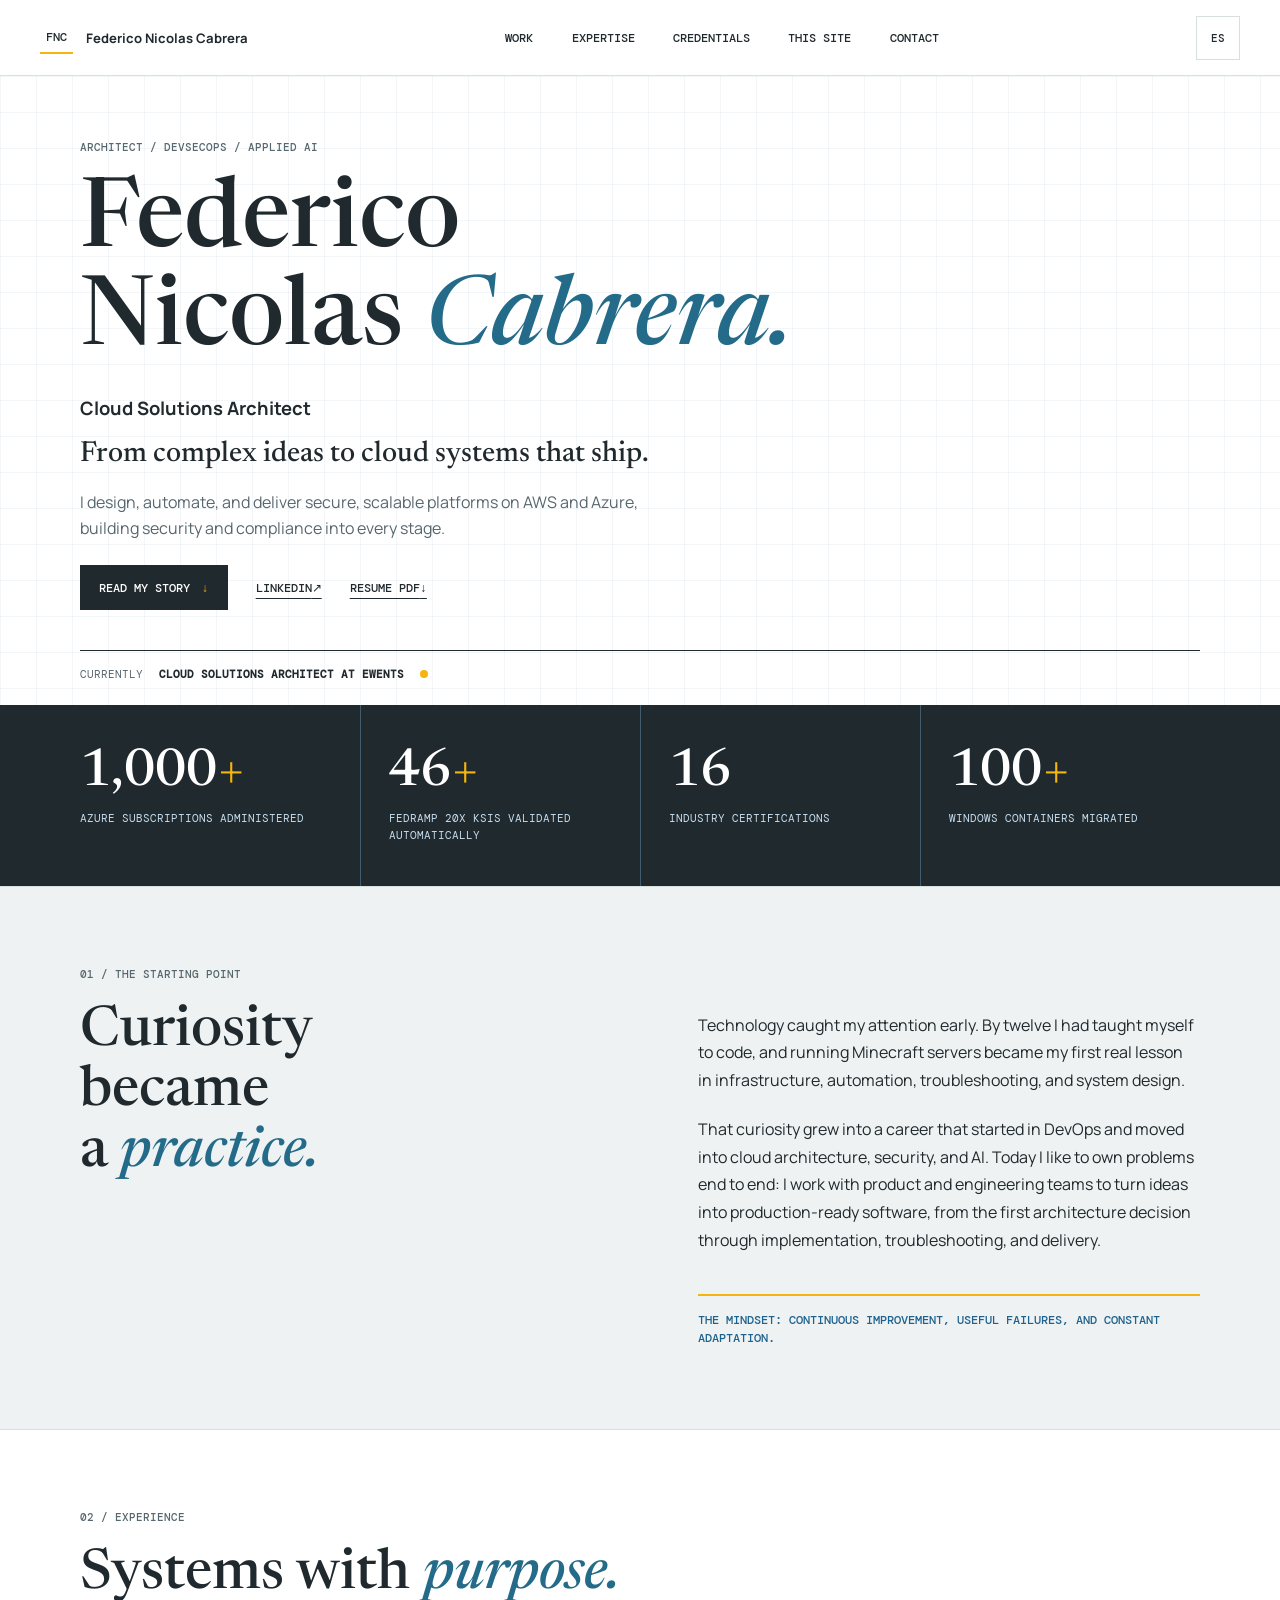
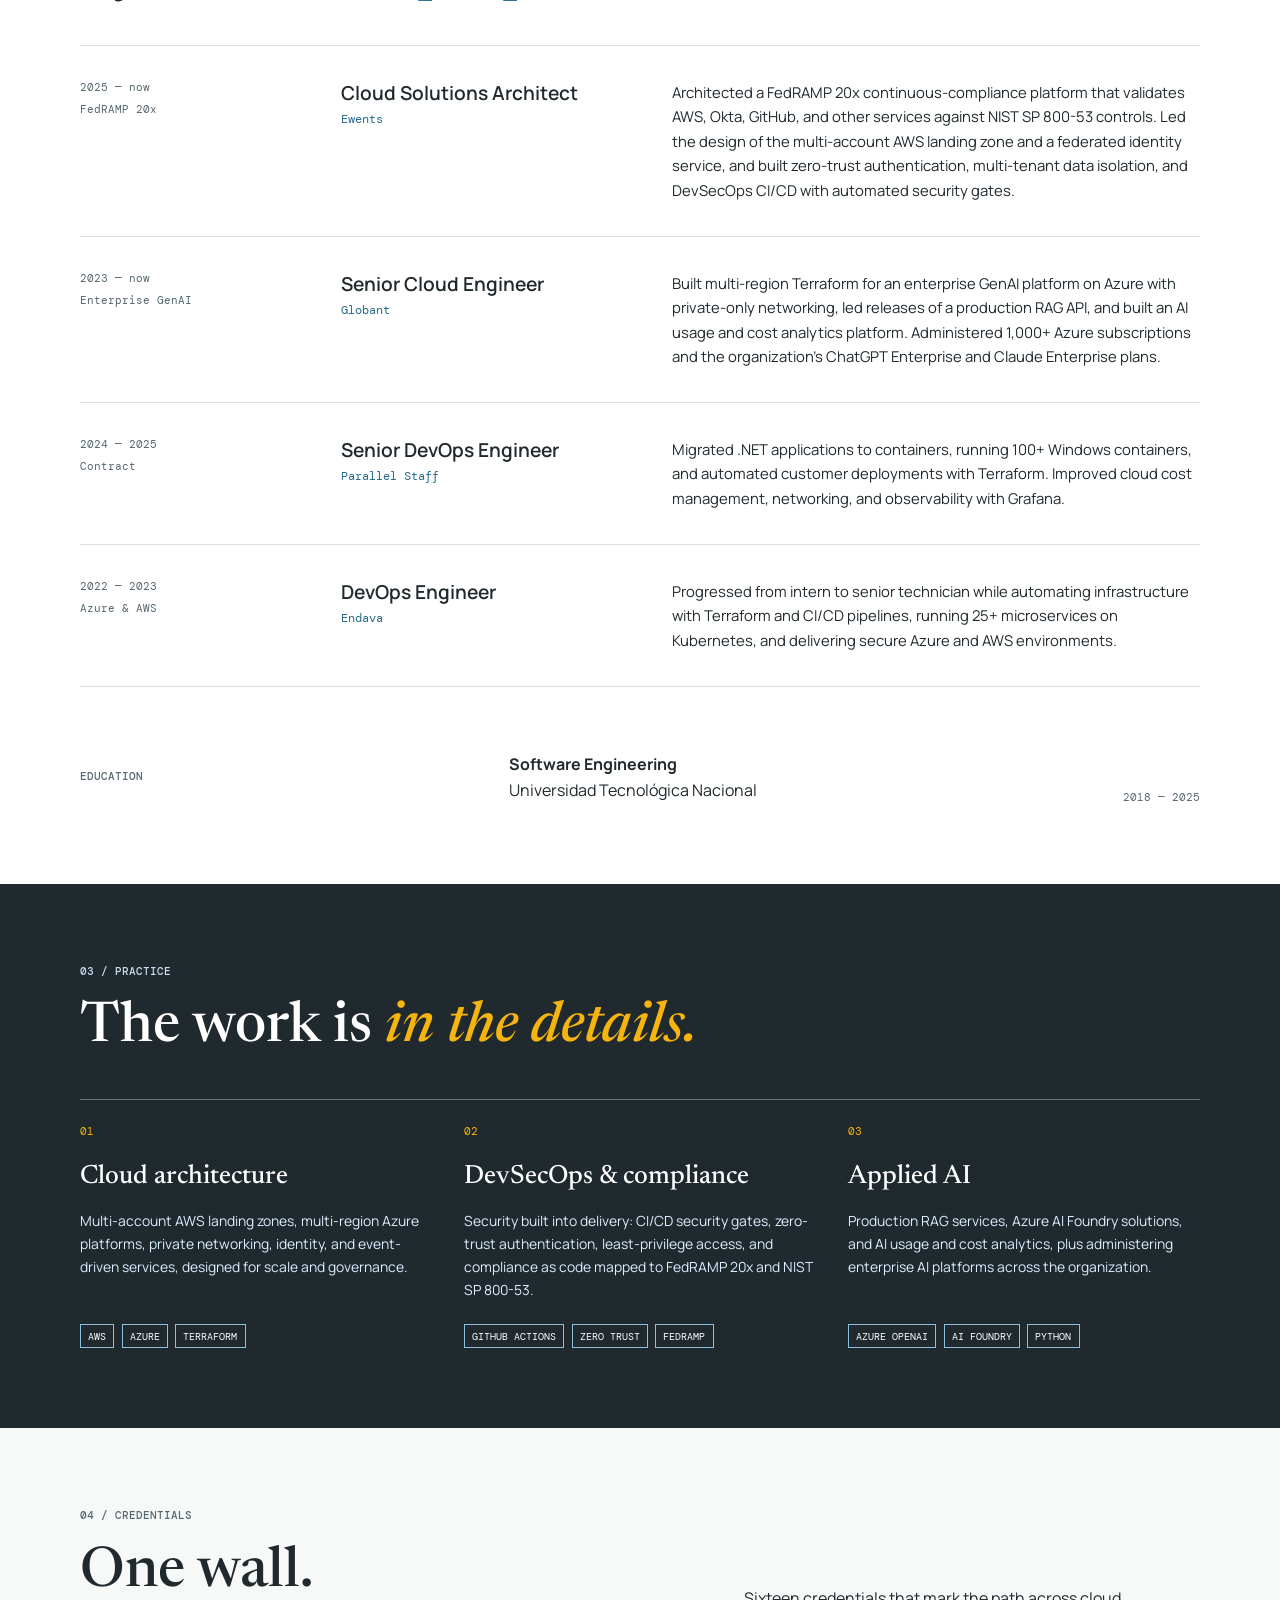
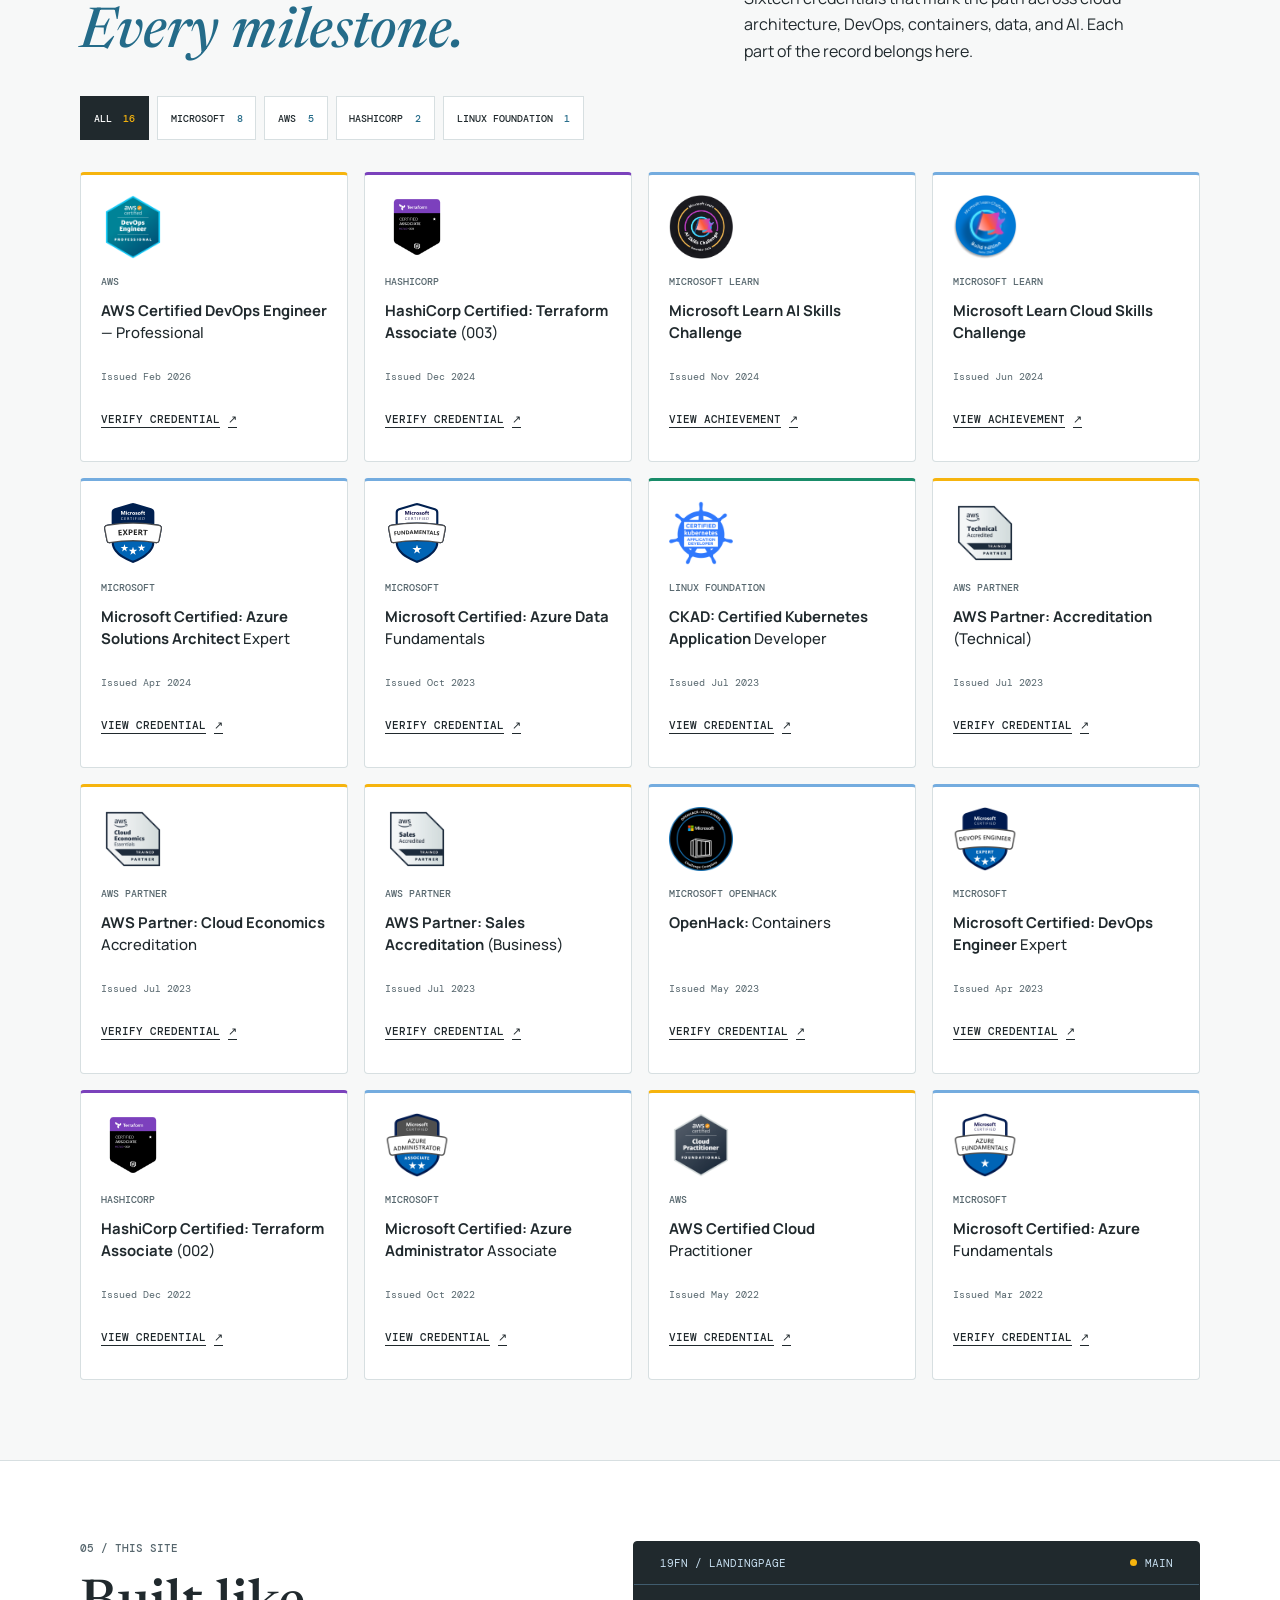
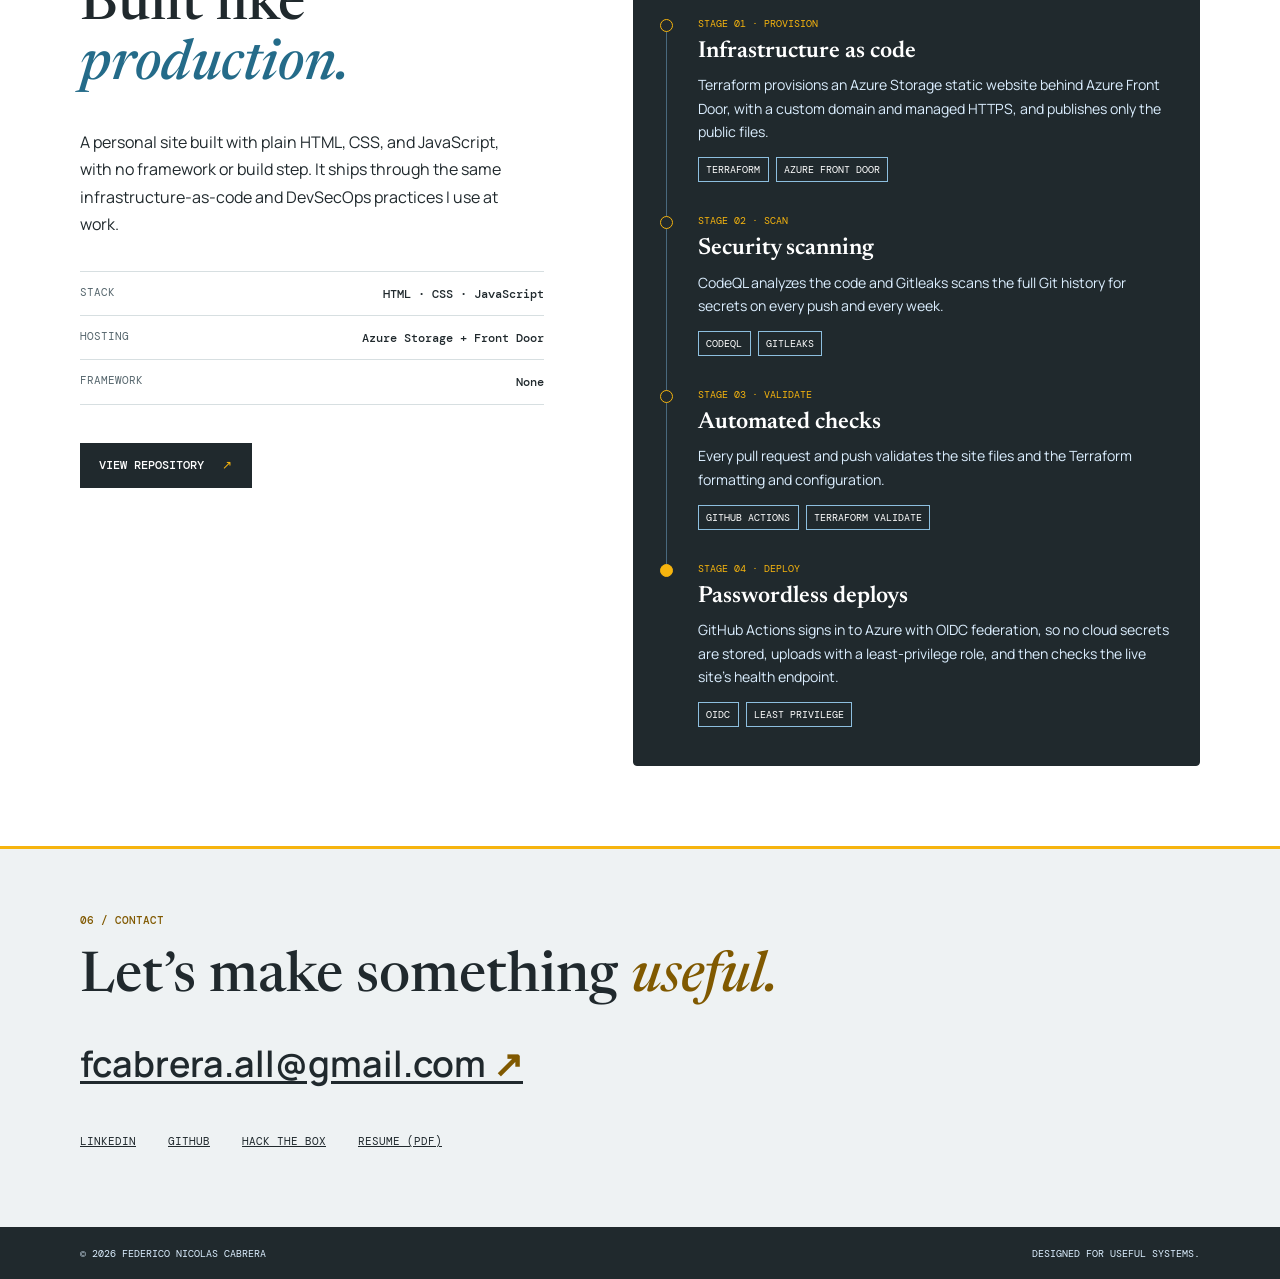
==== commit b93dae7b: "Enhance deployment and testing workflows, update 404 page, and improve SEO with robots.txt and sitem" ====
--- a/index.html
+++ b/index.html
@@ -7,6 +7,56 @@
   <meta name="google" content="notranslate" />
   <meta name="theme-color" content="#75aadb" />
   <title>Federico Nicolas Cabrera | Cloud Solutions Architect</title>
+  <link rel="canonical" href="https://www.thefnc.me/" />
+  <meta name="robots" content="index, follow" />
+  <meta property="og:type" content="profile" />
+  <meta property="og:site_name" content="Federico Nicolas Cabrera" />
+  <meta property="og:url" content="https://www.thefnc.me/" />
+  <meta property="og:title" content="Federico Nicolas Cabrera | Cloud Solutions Architect" />
+  <meta property="og:description" content="Cloud Solutions Architect with a DevSecOps and AI engineering background, building secure cloud platforms on AWS and Azure." />
+  <meta property="og:image" content="https://www.thefnc.me/assets/og-image.png" />
+  <meta property="og:image:type" content="image/png" />
+  <meta property="og:image:width" content="1200" />
+  <meta property="og:image:height" content="630" />
+  <meta property="og:image:alt" content="Federico Nicolas Cabrera, Cloud Solutions Architect building secure, scalable platforms on AWS and Azure." />
+  <meta property="og:locale" content="en_US" />
+  <meta property="og:locale:alternate" content="es_AR" />
+  <meta property="profile:first_name" content="Federico Nicolas" />
+  <meta property="profile:last_name" content="Cabrera" />
+  <meta name="twitter:card" content="summary_large_image" />
+  <meta name="twitter:title" content="Federico Nicolas Cabrera | Cloud Solutions Architect" />
+  <meta name="twitter:description" content="Cloud Solutions Architect with a DevSecOps and AI engineering background, building secure cloud platforms on AWS and Azure." />
+  <meta name="twitter:image" content="https://www.thefnc.me/assets/og-image.png" />
+  <meta name="twitter:image:alt" content="Federico Nicolas Cabrera, Cloud Solutions Architect building secure, scalable platforms on AWS and Azure." />
+  <script type="application/ld+json">
+    {
+      "@context": "https://schema.org",
+      "@type": "ProfilePage",
+      "url": "https://www.thefnc.me/",
+      "name": "Federico Nicolas Cabrera | Cloud Solutions Architect",
+      "inLanguage": ["en", "es"],
+      "mainEntity": {
+        "@type": "Person",
+        "@id": "https://www.thefnc.me/#person",
+        "name": "Federico Nicolas Cabrera",
+        "givenName": "Federico Nicolas",
+        "familyName": "Cabrera",
+        "url": "https://www.thefnc.me/",
+        "image": "https://www.thefnc.me/assets/og-image.png",
+        "jobTitle": "Cloud Solutions Architect",
+        "description": "Cloud Solutions Architect with a DevSecOps and AI engineering background, building secure cloud platforms on AWS and Azure.",
+        "email": "mailto:fcabrera.all@gmail.com",
+        "nationality": { "@type": "Country", "name": "Argentina" },
+        "alumniOf": { "@type": "CollegeOrUniversity", "name": "Universidad Tecnológica Nacional" },
+        "knowsAbout": ["Cloud architecture", "Amazon Web Services", "Microsoft Azure", "DevSecOps", "Terraform", "Kubernetes", "FedRAMP", "NIST SP 800-53", "Generative AI", "Retrieval-augmented generation"],
+        "sameAs": [
+          "https://www.linkedin.com/in/federicocabreraf",
+          "https://github.com/19fn",
+          "https://profile.hackthebox.com/profile/01a140d7-375d-73ba-911a-5724e329f93e"
+        ]
+      }
+    }
+  </script>
   <link rel="icon" href="assets/favicon.svg" type="image/svg+xml" />
   <link rel="preconnect" href="https://fonts.googleapis.com" />
   <link rel="preconnect" href="https://fonts.gstatic.com" crossorigin />
@@ -23,7 +73,7 @@
   <main id="main">
     <section id="top" class="hero section">
       <div class="hero-copy reveal">
-        <p class="eyebrow" translate="no">AWS &amp; Azure / DevSecOps / Applied AI</p>
+        <p class="eyebrow" translate="no">Architect / DevSecOps / Applied AI</p>
         <h1 translate="no">Federico Nicolas <em>Cabrera.</em></h1>
         <p class="hero-role" data-i18n="hero-role">Cloud Solutions Architect</p>
         <p class="hero-proposition" data-i18n="hero-title">From complex ideas to cloud systems that ship.</p>
--- a/styles.css
+++ b/styles.css
@@ -204,7 +204,11 @@
   position: relative;
   padding-top: 4rem;
   padding-bottom: 1.5rem;
-  background: var(--white);
+  background-color: var(--white);
+  background-image:
+    linear-gradient(rgba(36, 107, 137, 0.06) 1px, transparent 1px),
+    linear-gradient(90deg, rgba(36, 107, 137, 0.06) 1px, transparent 1px);
+  background-size: 36px 36px;
 }
 
 .hero-copy {
@@ -685,24 +689,43 @@
   text-transform: uppercase;
 }
 
+.error-body {
+  min-height: 100svh;
+  display: flex;
+  flex-direction: column;
+}
+
+.error-body .site-header {
+  flex-shrink: 0;
+  gap: 1rem;
+}
+
 .error-page {
-  min-height: 100vh;
+  flex: 1;
   display: grid;
   align-content: center;
+  padding-top: 4rem;
+  padding-bottom: 4rem;
+}
+
+.error-page .error-copy {
+  max-width: 45rem;
 }
 
 .error-page h1 {
-  margin: 0;
-  font: 600 clamp(4rem, 12vw, 10rem) / 0.84 var(--serif);
-}
-
-.error-page h1 em {
-  color: #805900;
-}
-
-.error-page > p:not(.eyebrow) {
+  font-size: 4.5rem;
+  line-height: 1.05;
+}
+
+.error-page .hero-summary {
   max-width: 28rem;
-  line-height: 1.65;
+  margin: 1.5rem 0 2rem;
+}
+
+@media (max-width: 450px) {
+  .error-page h1 {
+    font-size: 3rem;
+  }
 }
 
 .reveal {
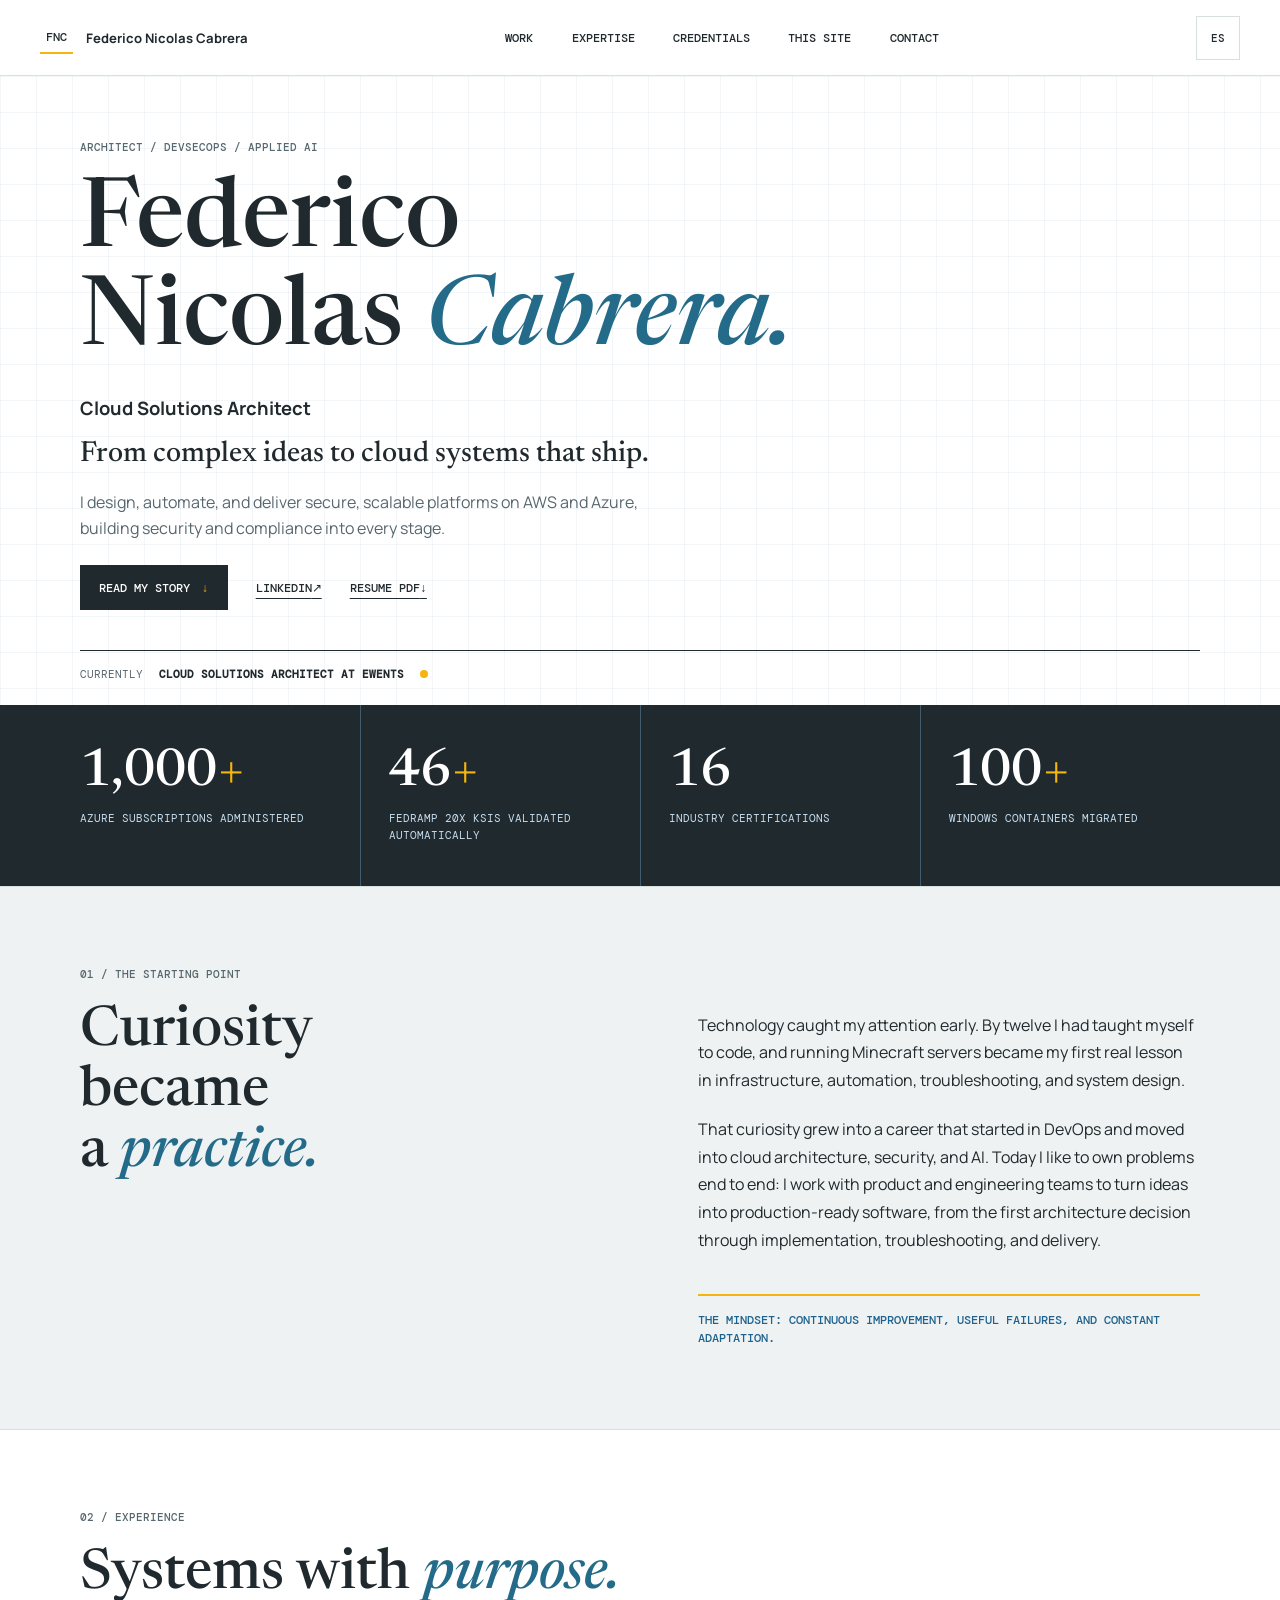
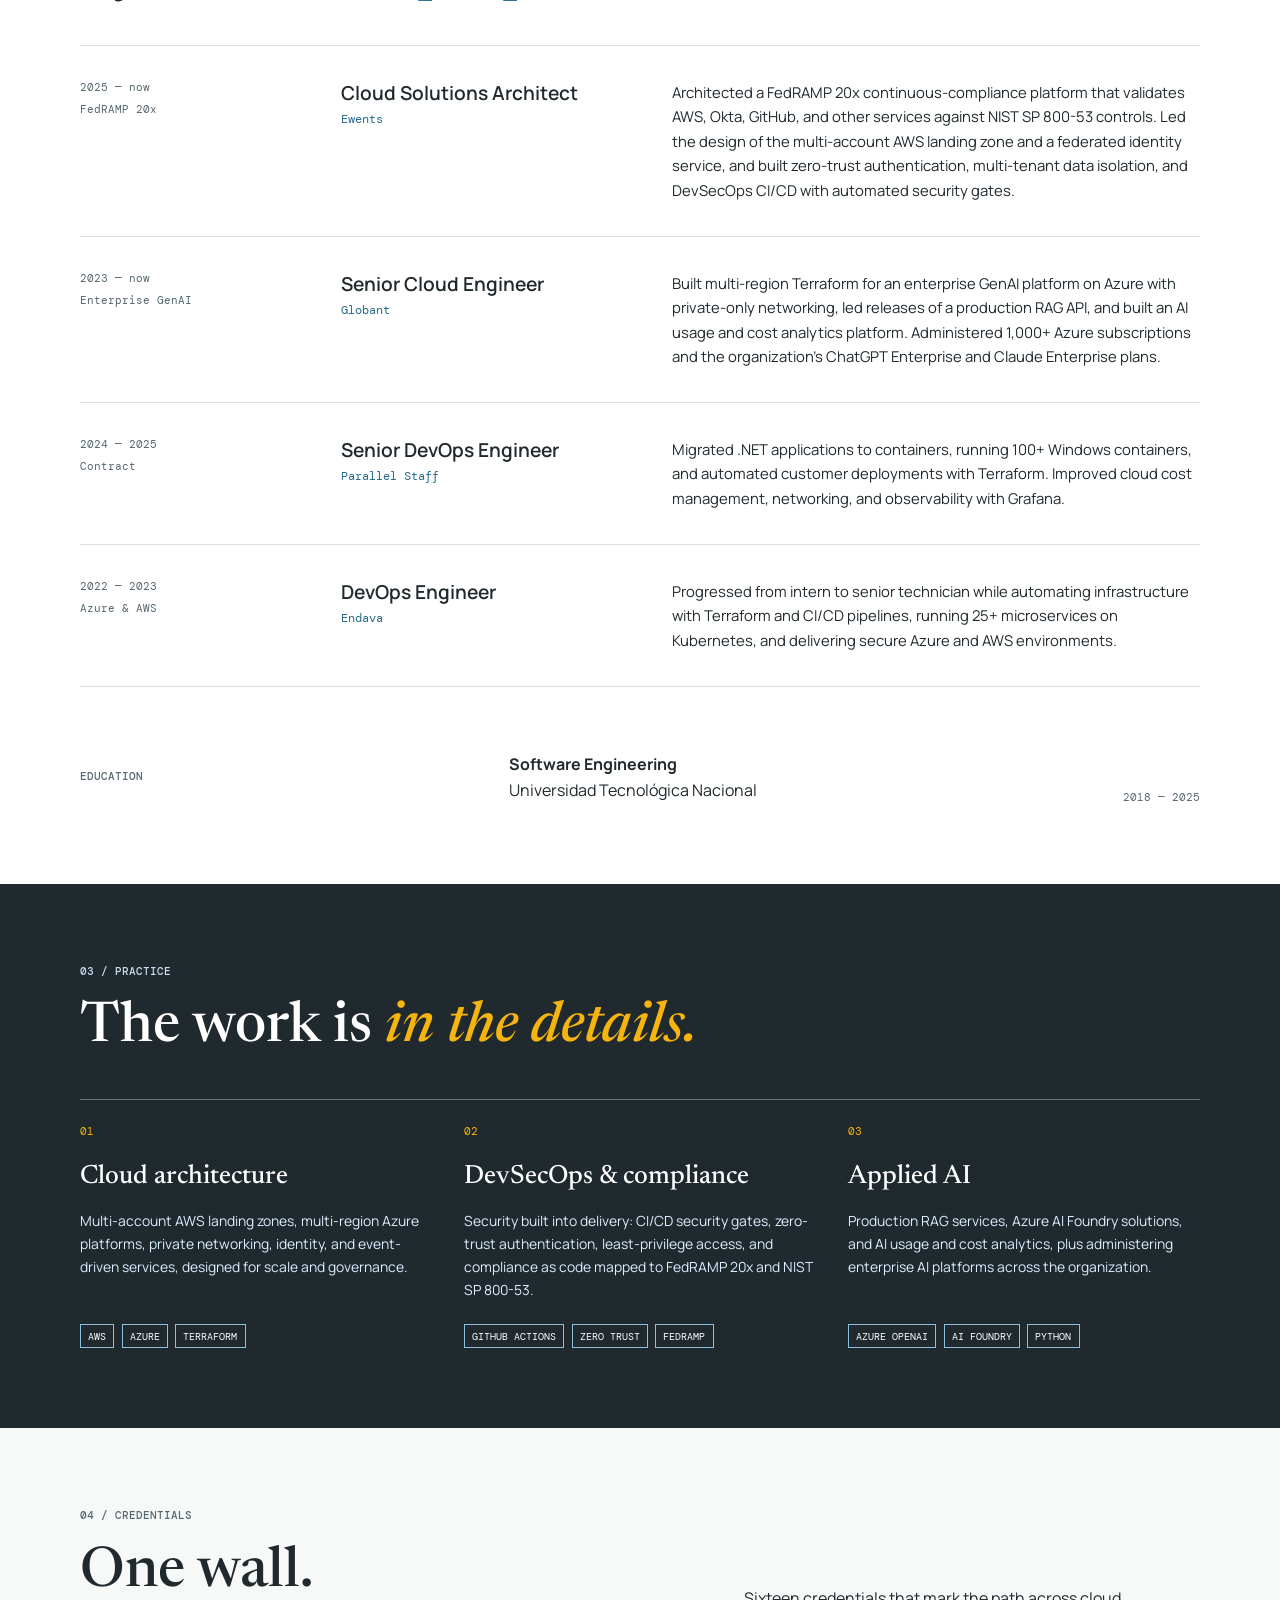
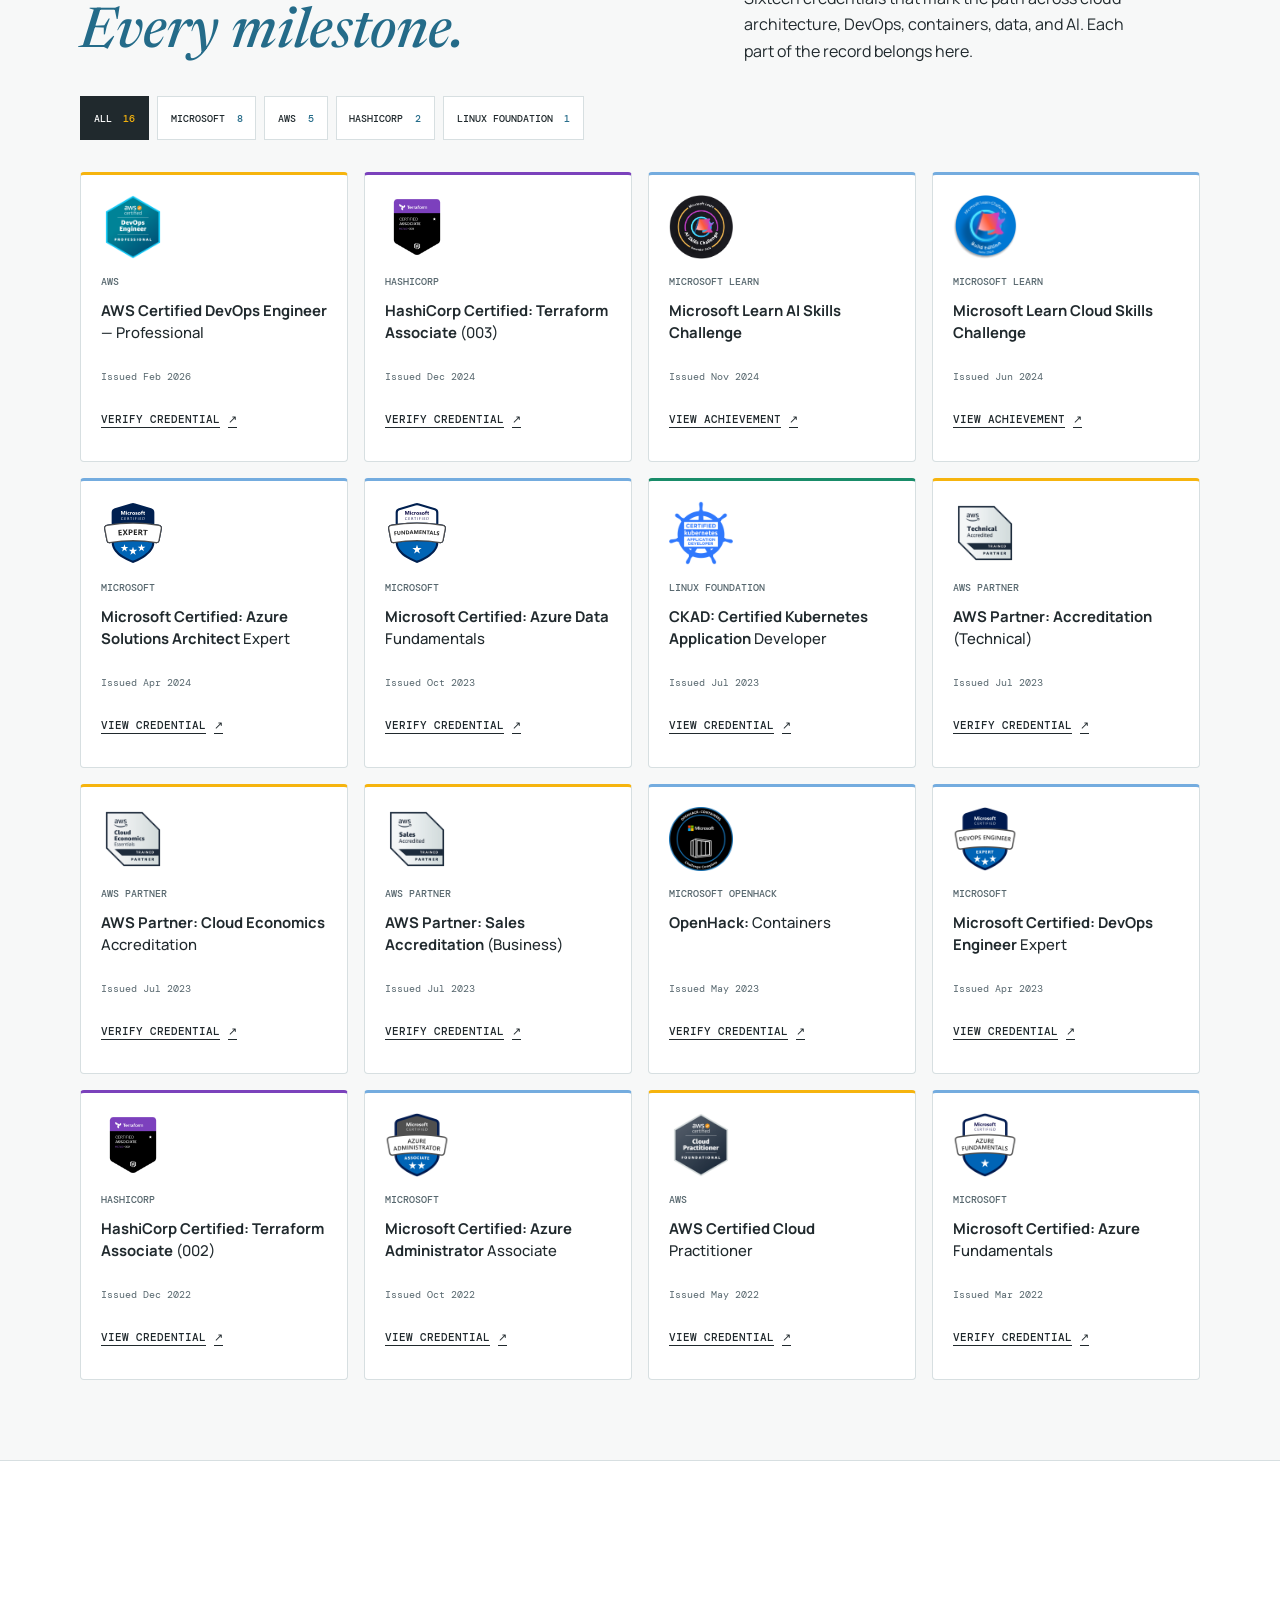
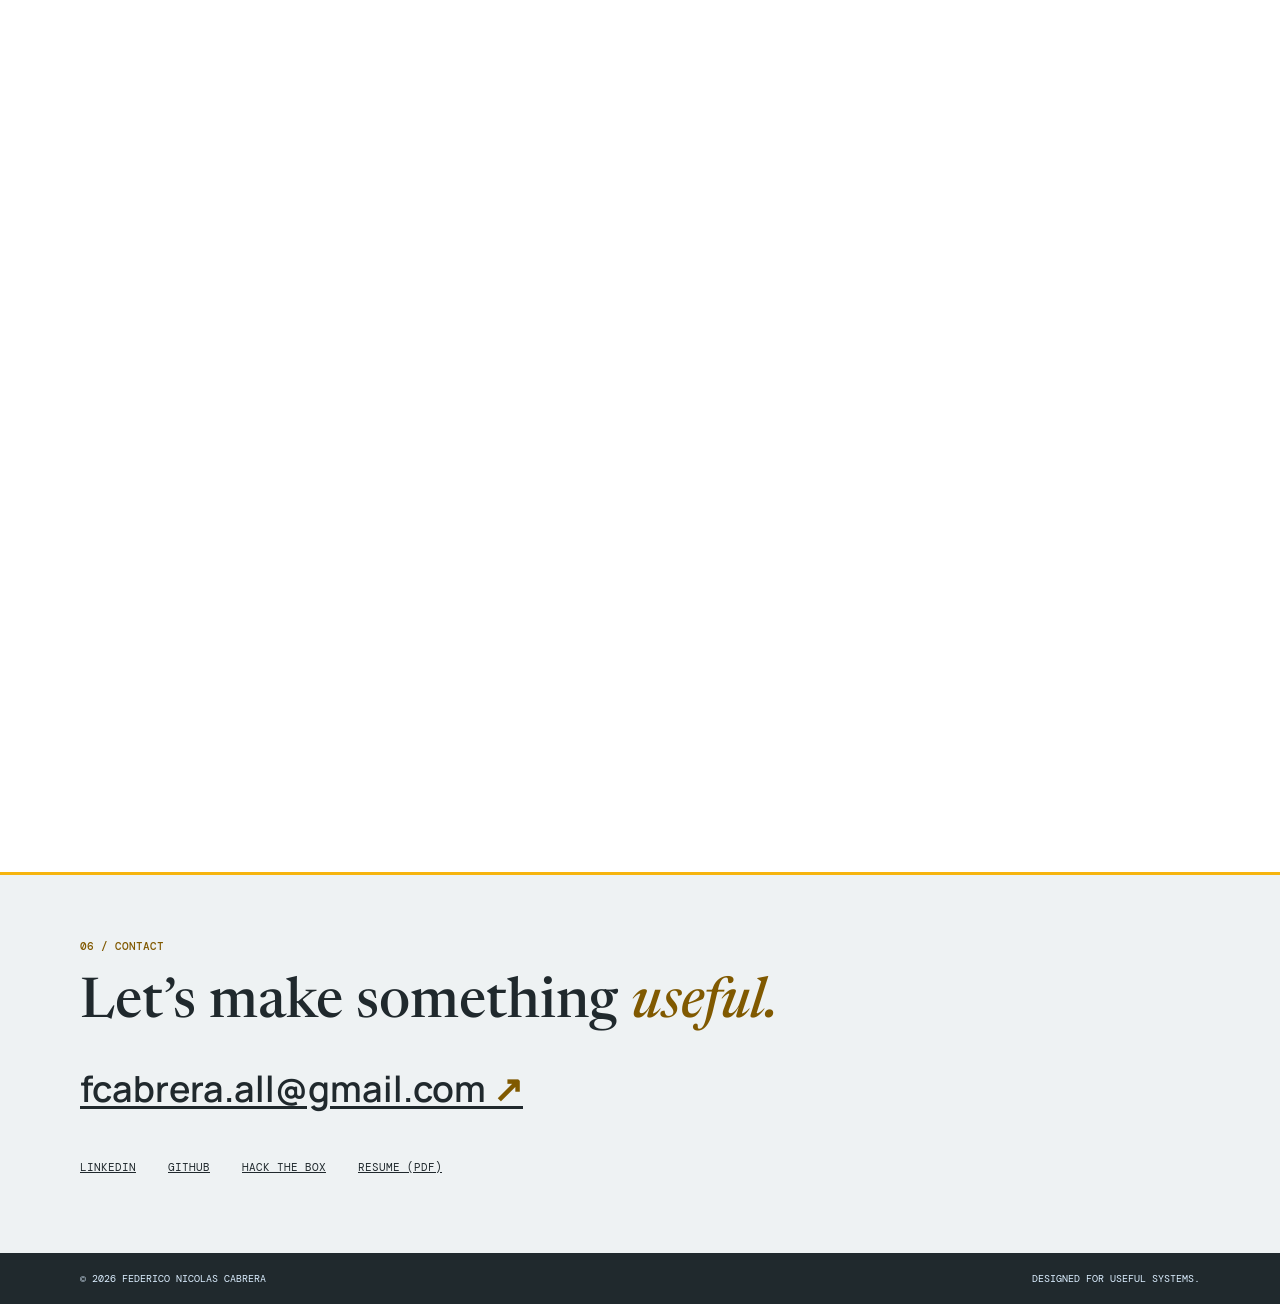
==== commit e635059c: "Refactor cost analysis documentation and update deployment details for AWS and Azure" ====
--- a/index.html
+++ b/index.html
@@ -14,11 +14,11 @@
   <meta property="og:url" content="https://www.thefnc.me/" />
   <meta property="og:title" content="Federico Nicolas Cabrera | Cloud Solutions Architect" />
   <meta property="og:description" content="Cloud Solutions Architect with a DevSecOps and AI engineering background, building secure cloud platforms on AWS and Azure." />
-  <meta property="og:image" content="https://www.thefnc.me/assets/og-image.png" />
+  <meta property="og:image" content="https://www.thefnc.me/assets/og-image.png?v=2" />
   <meta property="og:image:type" content="image/png" />
   <meta property="og:image:width" content="1200" />
   <meta property="og:image:height" content="630" />
-  <meta property="og:image:alt" content="Federico Nicolas Cabrera, Cloud Solutions Architect building secure, scalable platforms on AWS and Azure." />
+  <meta property="og:image:alt" content="Federico Nicolas Cabrera, Cloud Solutions Architect: From complex ideas to cloud systems that ship." />
   <meta property="og:locale" content="en_US" />
   <meta property="og:locale:alternate" content="es_AR" />
   <meta property="profile:first_name" content="Federico Nicolas" />
@@ -26,8 +26,8 @@
   <meta name="twitter:card" content="summary_large_image" />
   <meta name="twitter:title" content="Federico Nicolas Cabrera | Cloud Solutions Architect" />
   <meta name="twitter:description" content="Cloud Solutions Architect with a DevSecOps and AI engineering background, building secure cloud platforms on AWS and Azure." />
-  <meta name="twitter:image" content="https://www.thefnc.me/assets/og-image.png" />
-  <meta name="twitter:image:alt" content="Federico Nicolas Cabrera, Cloud Solutions Architect building secure, scalable platforms on AWS and Azure." />
+  <meta name="twitter:image" content="https://www.thefnc.me/assets/og-image.png?v=2" />
+  <meta name="twitter:image:alt" content="Federico Nicolas Cabrera, Cloud Solutions Architect: From complex ideas to cloud systems that ship." />
   <script type="application/ld+json">
     {
       "@context": "https://schema.org",
@@ -148,19 +148,52 @@
           <p class="site-lead" data-i18n="site-lead">A personal site built with plain HTML, CSS, and JavaScript, with no framework or build step. It ships through the same infrastructure-as-code and DevSecOps practices I use at work.</p>
           <dl class="site-specs">
             <div><dt data-i18n="spec-stack">Stack</dt><dd translate="no">HTML · CSS · JavaScript</dd></div>
-            <div><dt data-i18n="spec-hosting">Hosting</dt><dd translate="no">Azure Storage + Front Door</dd></div>
-            <div><dt data-i18n="spec-framework">Framework</dt><dd data-i18n="spec-none">None</dd></div>
+            <div><dt data-i18n="spec-hosting">Hosting</dt><dd translate="no">AWS S3 + CloudFront</dd></div>
           </dl>
           <a class="button button-primary" href="https://github.com/19fn/landingpage" target="_blank" rel="noreferrer" data-i18n-html="view-repo">View repository <span aria-hidden="true">↗</span></a>
         </div>
         <div class="pipeline reveal">
-          <div class="pipeline-head" translate="no"><span>19fn / landingpage</span><span>main</span></div>
-          <ol class="pipeline-stages">
-            <li><span class="stage-label" data-i18n="stage-1">Stage 01 · Provision</span><strong data-i18n="build-iac-title">Infrastructure as code</strong><p data-i18n="build-iac">Terraform provisions an Azure Storage static website behind Azure Front Door, with a custom domain and managed HTTPS, and publishes only the public files.</p><ul translate="no"><li>Terraform</li><li>Azure Front Door</li></ul></li>
+          <div class="pipeline-head" translate="no">
+            <span>19fn / landingpage</span>
+            <div class="deploy-switch" role="tablist" aria-label="Deployment">
+              <button class="deploy-tab" id="deploy-tab-aws" type="button" role="tab" aria-selected="true" aria-controls="deploy-aws" data-i18n-html="deploy-tab-aws">v2 · AWS <span class="deploy-status">live</span></button>
+              <button class="deploy-tab" id="deploy-tab-azure" type="button" role="tab" aria-selected="false" aria-controls="deploy-azure" tabindex="-1" data-i18n-html="deploy-tab-azure">v1 · Azure <span class="deploy-status">retired</span></button>
+              <button class="deploy-tab" id="deploy-tab-cost" type="button" role="tab" aria-selected="false" aria-controls="deploy-cost" tabindex="-1" data-i18n="deploy-tab-cost">Cost</button>
+            </div>
+          </div>
+          <div class="deploy-panel" id="deploy-aws" role="tabpanel" aria-labelledby="deploy-tab-aws">
+            <ol class="pipeline-stages">
+            <li><span class="stage-label" data-i18n="stage-1">Stage 01 · Provision</span><strong data-i18n="build-iac-title">Infrastructure as code</strong><p data-i18n="build-iac-aws">Terraform provisions a private S3 bucket behind CloudFront with Origin Access Control, an ACM certificate, Route 53 DNS, and a CloudFront Function that redirects the apex domain to www.</p><ul translate="no"><li>Terraform</li><li>CloudFront</li><li>S3</li></ul></li>
             <li><span class="stage-label" data-i18n="stage-2">Stage 02 · Scan</span><strong data-i18n="build-security-title">Security scanning</strong><p data-i18n="build-security">CodeQL analyzes the code and Gitleaks scans the full Git history for secrets on every push and every week.</p><ul translate="no"><li>CodeQL</li><li>Gitleaks</li></ul></li>
-            <li><span class="stage-label" data-i18n="stage-3">Stage 03 · Validate</span><strong data-i18n="build-checks-title">Automated checks</strong><p data-i18n="build-checks">Every pull request and push validates the site files and the Terraform formatting and configuration.</p><ul translate="no"><li>GitHub Actions</li><li>terraform validate</li></ul></li>
-            <li><span class="stage-label" data-i18n="stage-4">Stage 04 · Deploy</span><strong data-i18n="build-oidc-title">Passwordless deploys</strong><p data-i18n="build-oidc">GitHub Actions signs in to Azure with OIDC federation, so no cloud secrets are stored, uploads with a least-privilege role, and then checks the live site's health endpoint.</p><ul translate="no"><li>OIDC</li><li>Least privilege</li></ul></li>
-          </ol>
+            <li><span class="stage-label" data-i18n="stage-3">Stage 03 · Validate</span><strong data-i18n="build-checks-title">Automated checks</strong><p data-i18n="build-checks">Every pull request and push validates the site files and the Terraform formatting and configuration. Deploys run the same checks first, so nothing ships if one fails.</p><ul translate="no"><li>GitHub Actions</li><li>terraform validate</li></ul></li>
+            <li><span class="stage-label" data-i18n="stage-4">Stage 04 · Deploy</span><strong data-i18n="build-oidc-title">Passwordless deploys</strong><p data-i18n="build-oidc-aws">GitHub Actions signs in to AWS with OIDC federation, so no cloud secrets are stored, syncs the files to S3 with a least-privilege role, invalidates the CloudFront cache, and then checks the live site's health endpoint.</p><ul translate="no"><li>OIDC</li><li>Least privilege</li></ul></li>
+            </ol>
+          </div>
+          <div class="deploy-panel" id="deploy-azure" role="tabpanel" aria-labelledby="deploy-tab-azure" hidden>
+            <ol class="pipeline-stages">
+            <li><span class="stage-label" data-i18n="stage-1">Stage 01 · Provision</span><strong data-i18n="build-iac-title">Infrastructure as code</strong><p data-i18n="build-iac">Terraform provisioned an Azure Storage static website behind Azure Front Door, with a custom domain and managed HTTPS, and published only the public files.</p><ul translate="no"><li>Terraform</li><li>Azure Front Door</li></ul></li>
+            <li><span class="stage-label" data-i18n="stage-2">Stage 02 · Scan</span><strong data-i18n="build-security-title">Security scanning</strong><p data-i18n="build-security">CodeQL analyzes the code and Gitleaks scans the full Git history for secrets on every push and every week.</p><ul translate="no"><li>CodeQL</li><li>Gitleaks</li></ul></li>
+            <li><span class="stage-label" data-i18n="stage-3">Stage 03 · Validate</span><strong data-i18n="build-checks-title">Automated checks</strong><p data-i18n="build-checks">Every pull request and push validates the site files and the Terraform formatting and configuration. Deploys run the same checks first, so nothing ships if one fails.</p><ul translate="no"><li>GitHub Actions</li><li>terraform validate</li></ul></li>
+            <li><span class="stage-label" data-i18n="stage-4">Stage 04 · Deploy</span><strong data-i18n="build-oidc-title">Passwordless deploys</strong><p data-i18n="build-oidc">GitHub Actions signed in to Azure with OIDC federation, so no cloud secrets were stored, uploaded with a least-privilege role, and then checked the live site's health endpoint.</p><ul translate="no"><li>OIDC</li><li>Least privilege</li></ul></li>
+            </ol>
+          </div>
+          <div class="deploy-panel" id="deploy-cost" role="tabpanel" aria-labelledby="deploy-tab-cost" hidden>
+            <div class="deploy-bill">
+              <div class="bill-figure"><span class="bill-label" data-i18n="bill-label-azure">v1 · Azure · Oct 1–25, 2026</span><strong translate="no">$28.72</strong><span data-i18n="bill-azure-note">Actual cost from Azure Cost Management.</span></div>
+              <div class="bill-meter" role="img" aria-label="Front Door base fee: 98.3% of the bill. DNS, storage, and traffic: 1.7%." data-i18n-label="bill-meter-label">
+                <span class="bill-segment is-fixed"></span><span class="bill-segment is-usage"></span>
+              </div>
+              <ul class="bill-legend">
+                <li class="is-fixed"><span data-i18n="bill-fixed">Front Door base fee</span> <strong>98.3%</strong></li>
+                <li class="is-usage"><span data-i18n="bill-usage">DNS, storage, and traffic</span> <strong>1.7%</strong></li>
+              </ul>
+              <p data-i18n="bill-azure-finding">Real traffic, about 9.5K requests in those 25 days, cost $0.015. Almost everything else was a flat fee for keeping a CDN running.</p>
+              <a class="bill-link" href="https://github.com/19fn/landingpage/blob/main/docs/cost-analysis/azure/README.md" target="_blank" rel="noreferrer" data-i18n-html="bill-link">Read the cost analysis <span aria-hidden="true">↗</span></a>
+            </div>
+            <div class="deploy-bill">
+              <div class="bill-figure"><span class="bill-label" data-i18n="bill-label-aws">v2 · AWS · Nov 1–25, 2026</span><strong data-i18n="bill-pending">Measuring</strong><span data-i18n="bill-pending-note">The same 25 days in November, for a like-for-like comparison. Actual cost once the window closes.</span></div>
+            </div>
+          </div>
         </div>
       </div>
     </section>
--- a/styles.css
+++ b/styles.css
@@ -1124,9 +1124,10 @@
 .pipeline-head {
   display: flex;
   justify-content: space-between;
-  gap: 1rem;
+  align-items: center;
+  gap: 0.5rem 1rem;
   flex-wrap: wrap;
-  padding: 0.9rem 1.6rem;
+  padding: 0 1.6rem;
   border-bottom: 1px solid rgba(114, 169, 207, 0.4);
   color: #c6deef;
   font: 0.66rem var(--mono);
@@ -1134,15 +1135,161 @@
   text-transform: uppercase;
 }
 
-.pipeline-head span:last-child::before {
+.pipeline-head > span {
+  padding: 0.9rem 0;
+}
+
+.deploy-switch {
+  display: flex;
+  gap: 1.2rem;
+}
+
+.deploy-tab {
+  padding: 0;
+  border: 0;
+  border-bottom: 2px solid transparent;
+  background: none;
+  color: #8fb3c9;
+  cursor: pointer;
+  font: inherit;
+  text-transform: inherit;
+}
+
+.deploy-tab:hover {
+  color: var(--white);
+}
+
+.deploy-tab[aria-selected="true"] {
+  border-bottom-color: var(--gold);
+  color: var(--white);
+}
+
+.deploy-status {
+  margin-left: 0.35rem;
+  color: #8fb3c9;
+}
+
+#deploy-tab-aws .deploy-status::before {
   content: "";
   display: inline-block;
   width: 7px;
   height: 7px;
-  margin-right: 0.5rem;
+  margin-right: 0.4rem;
   border-radius: 50%;
   background: var(--gold);
   vertical-align: 1px;
+}
+
+.deploy-bill {
+  padding: 1.6rem;
+  border-top: 1px solid rgba(114, 169, 207, 0.4);
+}
+
+.deploy-bill:first-child {
+  border-top: 0;
+}
+
+.bill-figure {
+  display: grid;
+  gap: 0.35rem;
+}
+
+.bill-label {
+  color: var(--gold);
+  font: 0.64rem var(--mono);
+  letter-spacing: 0.08em;
+  text-transform: uppercase;
+}
+
+.bill-figure strong {
+  font: 700 3rem / 1 var(--sans);
+}
+
+.bill-figure > span:last-child {
+  color: #c6deef;
+  font-size: 0.8rem;
+}
+
+.bill-meter {
+  display: flex;
+  gap: 2px;
+  height: 10px;
+  margin: 1.4rem 0 0.8rem;
+}
+
+.bill-segment {
+  min-width: 4px;
+  border-radius: 4px;
+}
+
+.bill-segment.is-fixed {
+  flex: 98.3;
+  background: var(--gold);
+}
+
+.bill-segment.is-usage {
+  flex: 1.7;
+  background: #5f7983;
+}
+
+.bill-legend {
+  display: flex;
+  flex-wrap: wrap;
+  gap: 0.4rem 1.4rem;
+  margin: 0 0 1rem;
+  padding: 0;
+  list-style: none;
+  color: #dbeeff;
+  font: 0.68rem var(--mono);
+  text-transform: uppercase;
+}
+
+.bill-legend li::before {
+  content: "";
+  display: inline-block;
+  width: 8px;
+  height: 8px;
+  margin-right: 0.45rem;
+  border-radius: 2px;
+  vertical-align: 0;
+}
+
+.bill-legend .is-fixed::before {
+  background: var(--gold);
+}
+
+.bill-legend .is-usage::before {
+  background: #5f7983;
+}
+
+.bill-legend strong {
+  margin-left: 0.3rem;
+  color: var(--white);
+  font-weight: 500;
+}
+
+.bill-link span {
+  margin-left: 0.4rem;
+}
+
+.deploy-bill p {
+  max-width: 34rem;
+  margin: 0 0 0.6rem;
+  color: #dbeeff;
+  font-size: 0.88rem;
+  line-height: 1.65;
+}
+
+.bill-link {
+  display: inline-flex;
+  align-items: center;
+  min-height: 44px;
+  color: var(--white);
+  font: 500 0.7rem var(--mono);
+  text-decoration: underline;
+  text-decoration-color: var(--gold);
+  text-underline-offset: 4px;
+  text-transform: uppercase;
 }
 
 .pipeline-stages {
@@ -1273,4 +1420,10 @@
   .pipeline-stages > li {
     padding-left: 2rem;
   }
-}
+
+  .pipeline-head,
+  .deploy-bill {
+    padding-right: 1.1rem;
+    padding-left: 1.1rem;
+  }
+}
